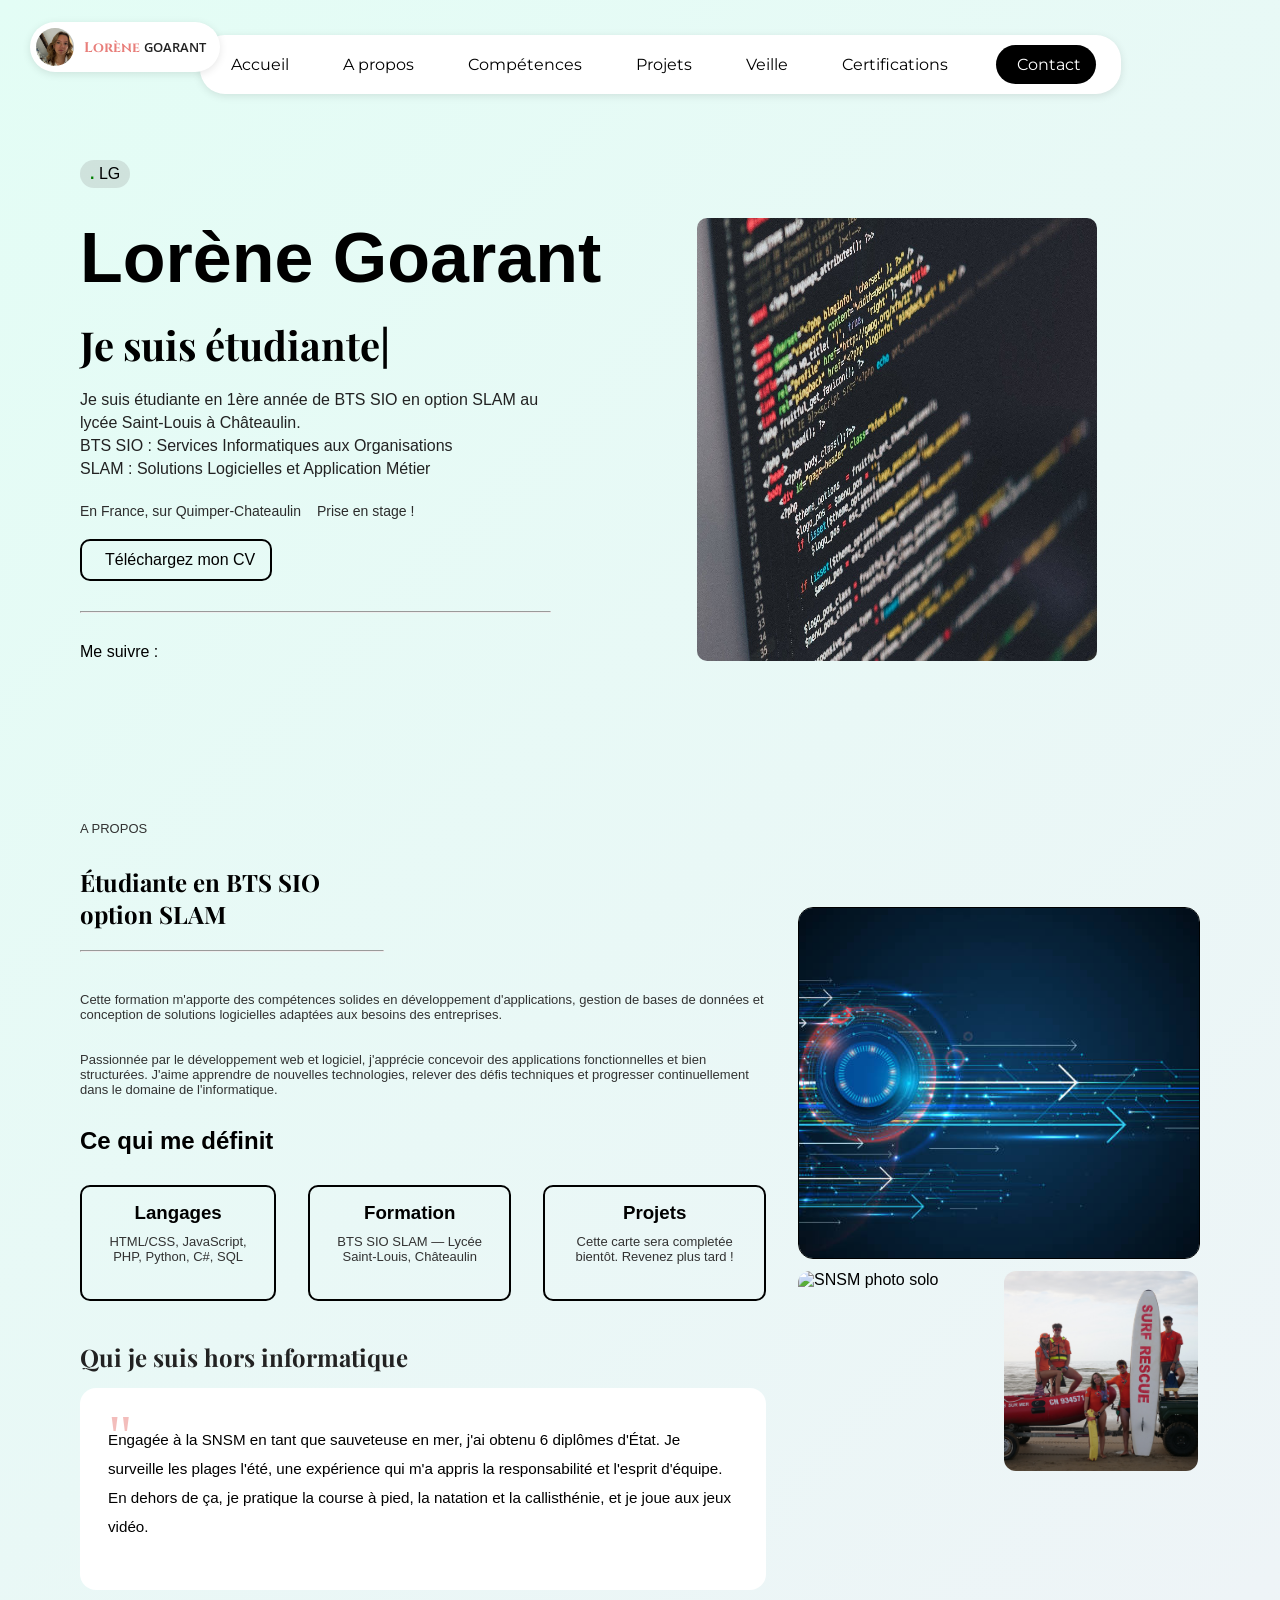
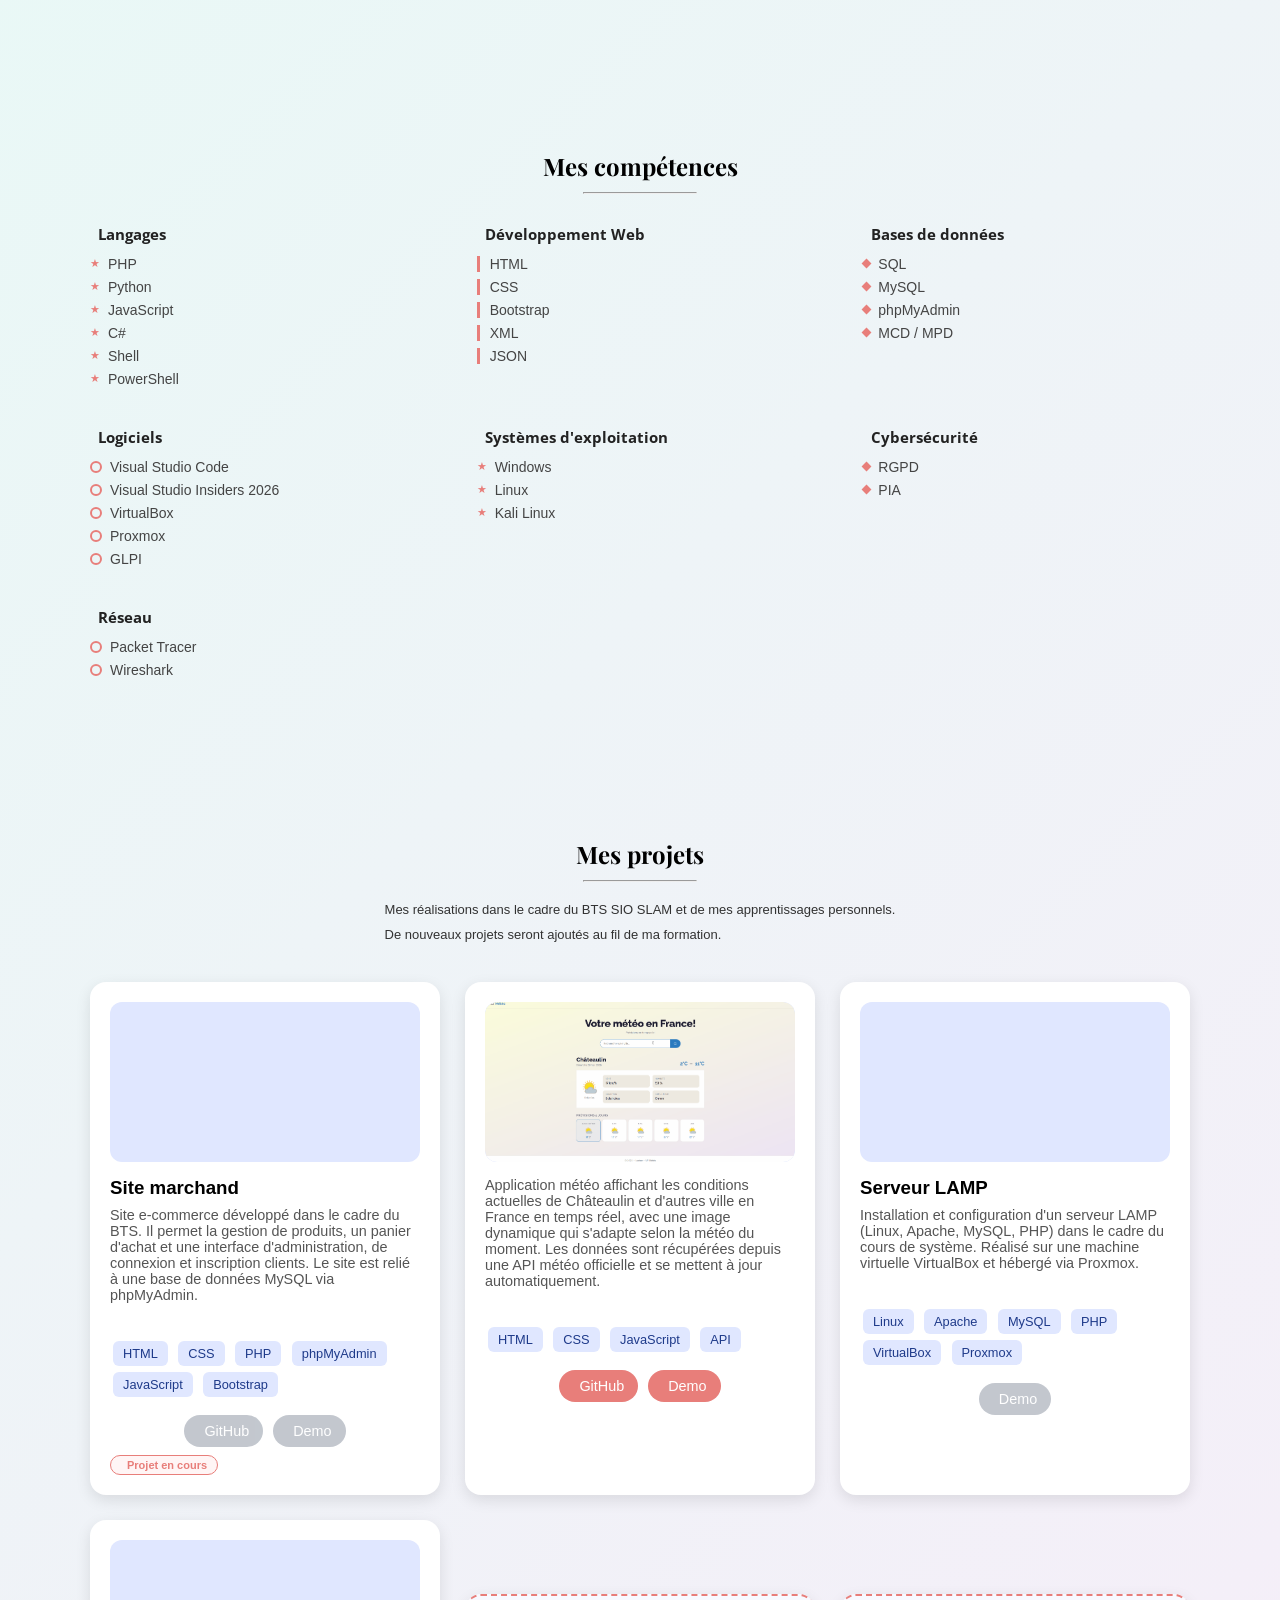
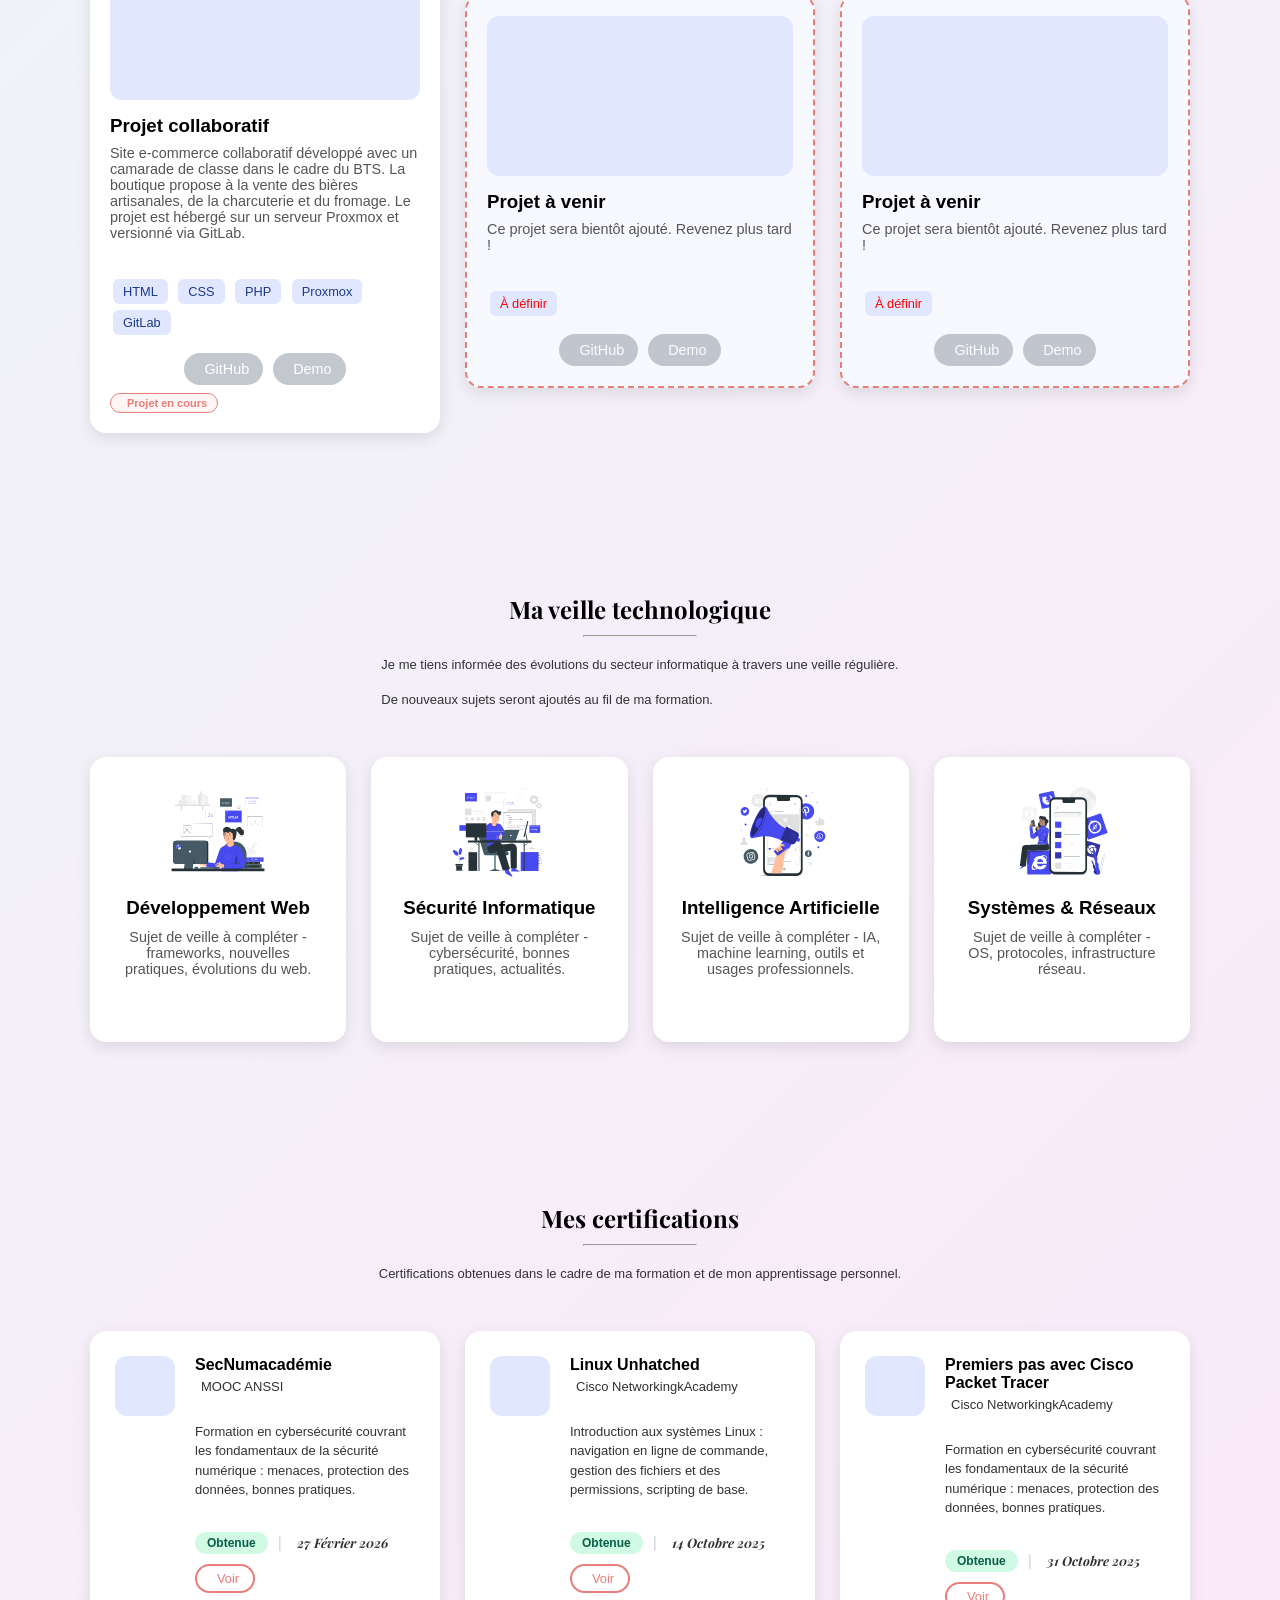
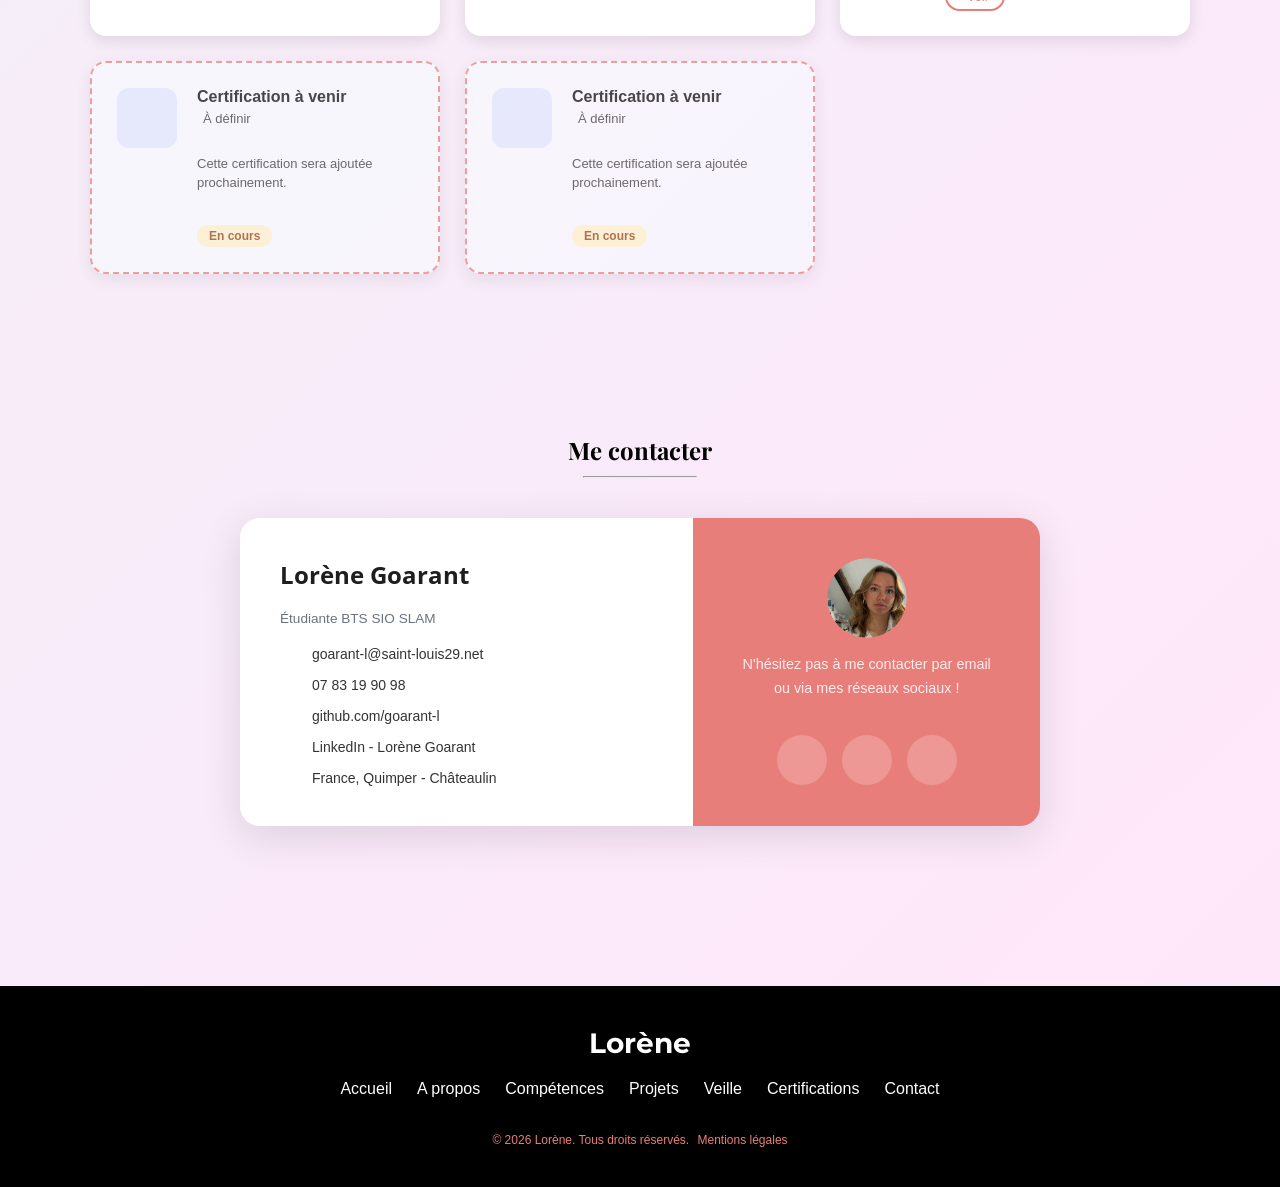
==== index.html @ 622b0e62 "ajout img sur la card projet" ====
<!DOCTYPE html>
<html lang="fr">

<head>
    <meta charset="UTF-8">
    <meta name="viewport" content="width=device-width, initial-scale=1.0">
    <title>Portfolio - Lorène Goarant</title>
    <link rel="stylesheet" href="styles.css?v=6">
    <link rel="preconnect" href="https://fonts.googleapis.com">
    <link rel="preconnect" href="https://fonts.gstatic.com" crossorigin>
    <link
        href="https://fonts.googleapis.com/css2?family=Cinzel:wght@700&family=Montserrat:ital,wght@0,100..900;1,100..900&family=Open+Sans:wght@300..800&family=Playfair+Display:wght@400..900&family=Unbounded:wght@200..900&display=swap"
        rel="stylesheet">
    <link rel="stylesheet" href="https://cdnjs.cloudflare.com/ajax/libs/font-awesome/7.0.1/css/all.min.css"
        integrity="sha512-2SwdPD6INVrV/lHTZbO2nodKhrnDdJK9/kg2XD1r9uGqPo1cUbujc+IYdlYdEErWNu69gVcYgdxlmVmzTWnetw=="
        crossorigin="anonymous" referrerpolicy="no-referrer" />
    <link rel="apple-touch-icon" sizes="180x180" href="favicon_io/apple-touch-icon.png">
    <link rel="icon" type="image/png" sizes="192x192" href="favicon_io/android-chrome-192x192.png">
    <link rel="icon" type="image/png" sizes="512x512" href="favicon_io/android-chrome-512x512.png">
    <link rel="icon" type="image/png" sizes="32x32" href="favicon_io/favicon-32x32.png">
    <link rel="icon" type="image/png" sizes="16x16" href="favicon_io/favicon-16x16.png">
    <link rel="manifest" href="favicon_io/site.webmanifest">
</head>

<body>
    <header class="header-list">
        <div class="div-list ">
            <ul class="ul-list">
                <li class="active">
                    <i class="fa-regular fa-house"></i>
                    <a href="#home">Accueil</a>
                </li>
                <li>
                    <i class="fa-regular fa-address-card"></i>
                    <a href="#about">A propos</a>
                </li>
                <li>
                    <i class="fa-solid fa-laptop-code"></i>
                    <a href="#competences">Compétences</a>
                </li>
                <li>
                    <i class="fa-regular fa-folder-open"></i>
                    <a href="#project">Projets</a>
                </li>
                <li>
                    <i class="fa-solid fa-code"></i>
                    <a href="#services">Veille</a>
                </li>
                <li>
                    <i class="fa-solid fa-certificate"></i>
                    <a href="#certifications">Certifications</a>
                </li>
                <li>
                    <i class="fa-regular fa-envelope"></i>
                    <a href="#contact">Contact</a>
                </li>
            </ul>
        </div>
    </header>
    <div class="profile-badge">
        <div class="profile-badge-avatar"></div>
        <span class="profile-badge-name">
            <span class="profile-badge-prenom">Lorène</span>
            <span class="profile-badge-nom"> GOARANT</span>
        </span>
    </div>

    <!-- home -->
    <section class="home" id="home">
        <p class="home-p">
            <span class="home-s">. </span>LG
        </p>
        <div class="home-container">
            <div class="home-section">
                <div class="info-home">
                    <h1>Lorène Goarant</h1>
                    <h3>Frontend Developer</h3>
                    <div class="info-p">
                        <p>Je suis étudiante en 1ère année de BTS SIO en option SLAM au </p>
                        <p>lycée Saint-Louis à Châteaulin. </p>
                        <p>BTS SIO : Services Informatiques aux Organisations</p>
                        <p>SLAM : Solutions Logicielles et Application Métier</p>

                    </div>
                    <div class="info-p2">
                        <p><i class="fa-solid fa-location-dot"></i> En France, sur Quimper-Chateaulin</p>
                        <p><i class="fa-solid fa-briefcase"></i> Prise en stage !</p>
                    </div>
                    <div class="btnn">
                        <a href="images/PDF_CV_LG.pdf" target="_blank" class="btn-cv">
                            <i class="btn-home1"><i class="fa-solid fa-download"></i> Téléchargez mon CV
                            </i>
                        </a>
                    </div>

                    <div class="hhr">
                        <hr>
                    </div>
                    <div class="follow">
                        <p class="followw">Me suivre :</p>
                        <ul>
                            <li><a href="https://github.com/goarant-l"><i class="fa-brands fa-github"></i></a></li>
                            <li><a href="https://www.linkedin.com/in/lor%C3%A8ne-goarant-26b82b312/"><i
                                        class="fa-brands fa-linkedin"></i></a></li>
                        </ul>
                    </div>
                </div>
            </div>
            <img src="images/dev_img.jpg" alt="test exemple image">
        </div>
    </section>

    <!-- fine home  -->
    <!-- A propos -->

    <section class="about" id="about">
        <p id="about">A PROPOS</p>
        <div class="title">
            <h1>Étudiante en BTS SIO</h1>
            <h1>option SLAM</h1>
        </div>
        <div class="hrrr">
            <hr>
        </div>
        <div class="about-container">
            <div class="info-about">
                <div class="about-info">
                    <p>
                        Cette formation m'apporte des compétences solides en développement d'applications,
                        gestion de bases de données et conception de solutions logicielles adaptées aux besoins des
                        entreprises.
                    </p>
                    <p>
                        Passionnée par le développement web et logiciel, j'apprécie concevoir des applications
                        fonctionnelles et bien structurées. J'aime apprendre de nouvelles technologies,
                        relever des défis techniques et progresser continuellement dans le domaine de l'informatique.
                    </p>
                </div>
                <h2>Ce qui me définit</h2>
                <div class="card">
                    <div class="c1">
                        <h3><i class="fa-solid fa-code"></i> Langages</h3>
                        <p>HTML/CSS, JavaScript, PHP, Python, C#, SQL</p>
                    </div>
                    <div class="c1">
                        <h3><i class="fa-solid fa-graduation-cap"></i> Formation</h3>
                        <p>BTS SIO SLAM — Lycée Saint-Louis, Châteaulin</p>
                    </div>
                    <div class="c1">
                        <h3><i class="fa-solid fa-folder-open"></i> Projets</h3>
                        <p>Cette carte sera completée bientôt. Revenez plus tard !</p>
                    </div>
                </div>

                <div class="about-extra">
                    <h2>Qui je suis hors informatique</h2>
                    <div class="about-extra-dark">
                        <span class="about-extra-quote">"</span>
                        <p>Engagée à la SNSM en tant que sauveteuse en mer, j'ai obtenu 6 diplômes d'État. Je surveille
                            les plages l'été, une expérience qui m'a appris la responsabilité et l'esprit d'équipe. En
                            dehors de ça, je pratique la course à pied, la natation et la callisthénie, et je joue aux
                            jeux vidéo.</p>
                    </div>
                </div>

            </div>
            <div class="about-images">
                <img src="images/dev_img2.jpg" alt="Photo principale" class="about-img-main">
                <div class="about-img-row">
                    <img src="images/img_1snsm.jpeg" alt="SNSM photo solo" class="about-img-small">
                    <img src="images/img_4snsm.jpeg" alt="SNSM photo groupe" class="about-img-small">
                </div>
            </div>
        </div>
    </section>

    <section class="competences" id="competences">
        <h1>Mes compétences</h1>
        <hr>
        <div class="competences-container">

            <div class="competence-group">
                <h3><i class="fa-solid fa-code"></i> Langages</h3>
                <ul class="competence-list puce-etoile">
                    <li>PHP</li>
                    <li>Python</li>
                    <li>JavaScript</li>
                    <li>C#</li>
                    <li>Shell</li>
                    <li>PowerShell</li>
                </ul>
            </div>

            <div class="competence-group">
                <h3><i class="fa-solid fa-globe"></i> Développement Web</h3>
                <ul class="competence-list puce-trait">
                    <li>HTML</li>
                    <li>CSS</li>
                    <li>Bootstrap</li>
                    <li>XML</li>
                    <li>JSON</li>
                </ul>
            </div>

            <div class="competence-group">
                <h3><i class="fa-solid fa-database"></i> Bases de données</h3>
                <ul class="competence-list puce-losange">
                    <li>SQL</li>
                    <li>MySQL</li>
                    <li>phpMyAdmin</li>
                    <li>MCD / MPD</li>
                </ul>
            </div>

            <div class="competence-group">
                <h3><i class="fa-solid fa-toolbox"></i> Logiciels</h3>
                <ul class="competence-list puce-cercle">
                    <li>Visual Studio Code</li>
                    <li>Visual Studio Insiders 2026</li>
                    <li>VirtualBox</li>
                    <li>Proxmox</li>
                    <li>GLPI</li>
                </ul>
            </div>

            <div class="competence-group">
                <h3><i class="fa-solid fa-server"></i> Systèmes d'exploitation</h3>
                <ul class="competence-list puce-etoile">
                    <li>Windows</li>
                    <li>Linux</li>
                    <li>Kali Linux</li>
                </ul>
            </div>

            <div class="competence-group">
                <h3><i class="fa-solid fa-shield-halved"></i> Cybersécurité</h3>
                <ul class="competence-list puce-losange">
                    <li>RGPD</li>
                    <li>PIA</li>
                </ul>
            </div>

            <div class="competence-group">
                <h3><i class="fa-solid fa-network-wired"></i> Réseau</h3>
                <ul class="competence-list puce-cercle">
                    <li>Packet Tracer</li>
                    <li>Wireshark</li>
                </ul>
            </div>

        </div>
    </section>

    <!-- Projets -->

    <section class="project" id="project">
        <h1>Mes projets</h1>
        <hr>
        <div class="info-pro">
            <p>Mes réalisations dans le cadre du BTS SIO SLAM et de mes apprentissages personnels.</p>
            <p>De nouveaux projets seront ajoutés au fil de ma formation.</p>
        </div>
        <div class="projects-container">
            <div class="project-card">
                <!-- <img src="placeholder-img" alt="test"> -->
                <div class="placeholder-img"><i class="fa-solid fa-code fa-3x"></i></div>
                <h3>Site marchand</h3>
                <p>Site e-commerce développé dans le cadre du BTS.
                    Il permet la gestion de produits, un panier d'achat et une interface
                    d'administration, de connexion et inscription clients.
                    Le site est relié à une base de données MySQL via phpMyAdmin.
                </p>
                <div class="skills">
                    <a href="#">HTML</a>
                    <a href="#">CSS</a>
                    <a href="#">PHP</a>
                    <a href="#">phpMyAdmin</a>
                    <a href="#">JavaScript</a>
                    <a href="#">Bootstrap</a>
                </div>
                <div class="btns">
                    <!-- <a href="#" class="btn"><i class="fab fa-github"></i> GitHub</a>
                    <a href="#" class="btn"><i class="fas fa-external-link-alt"></i> Live Demo</a> -->
                    <span class="btn btn-disabled"><i class="fab fa-github"></i> GitHub</span>
                    <span class="btn btn-disabled"><i class="fas fa-external-link-alt"></i> Demo</span>
                </div>
                <span class="badge-en-cours"><i class="fa-solid fa-circle-notch fa-spin"></i> Projet en cours</span>
            </div>

            <div class="project-card">
                <!-- OPTION 1 DE L'AFFICHAGE DU GIF DANS LA CARD -->
                <!-- <div class="placeholder-img"><i class="fa-solid fa-cloud-sun fa-3x"></i></div>
                <h3>API météo - Châteaulin <i class="fa-solid fa-cloud-sun fa-1x"></i></h3> -->

                <!-- OPTION 2 DE L'AFFICHAGE DU GIF DANS LA CARD AVEC LE CSS dans le fichier css  -->
                <div class="placeholder-img">
                    <i class="fa-solid fa-cloud-sun fa-2x placeholder-icon"></i>
                    <img src="images/API_meteo_LG.gif" alt="Aperçu API météo">
                </div>

                <p>Application météo affichant les conditions actuelles de Châteaulin et d'autres ville en France en
                    temps réel,
                    avec une image dynamique qui s'adapte selon la météo du moment.
                    Les données sont récupérées depuis une API météo officielle et se mettent
                    à jour automatiquement.
                </p>
                <div class="skills">
                    <a href="#">HTML</a>
                    <a href="#">CSS</a>
                    <a href="#">JavaScript</a>
                    <a href="#">API</a>
                </div>
                <div class="btns">
                    <!-- <a href="#" class="btn"><i class="fas fa-external-link-alt"></i> Live Demo</a> -->
                    <a href="https://github.com/goarant-l/API_meteo" class="btn" target="_blank"><i
                            class="fab fa-github"></i> GitHub</a>
                    <button class="btn" onclick="openDemo()">
                        <i class="fas fa-external-link-alt"></i> Demo
                    </button>
                </div>
            </div>
            <div class="project-card">
                <!-- Quand j'aurais une image mettre la ligne du dessous que j'ai mis en commentaire -->
                <!-- <img src="exemple_image.jpg" alt="test exemple image"> -->
                <div class="placeholder-img"><i class="fa-solid fa-server fa-3x"></i></div>
                <h3>Serveur LAMP</h3>
                <p> Installation et configuration d'un serveur LAMP (Linux, Apache, MySQL, PHP)
                    dans le cadre du cours de système. Réalisé sur une machine virtuelle VirtualBox
                    et hébergé via Proxmox.
                </p>
                <div class="skills">
                    <a href="#">Linux</a>
                    <a href="#">Apache</a>
                    <a href="#">MySQL</a>
                    <a href="#">PHP</a>
                    <a href="#">VirtualBox</a>
                    <a href="#">Proxmox</a>
                </div>
                <div class="btns">
                    <!--<a href="#" class="btn"><i class="fas fa-external-link-alt"></i> Live Demo</a> -->
                    <span class="btn btn-disabled"><i class="fas fa-external-link-alt"></i> Demo</span>
                </div>
            </div>

            <div class="project-card">
                <!-- Quand j'aurais une image mettre la ligne du dessous que j'ai mis en commentaire -->
                <!-- <img src="exemple_image.jpg" alt="test exemple image"> -->
                <div class="placeholder-img"><i class="fa-solid fa-beer-mug-empty fa-3x"></i></div>
                <h3>Projet collaboratif</h3>
                <p>
                    Site e-commerce collaboratif développé avec un camarade de classe dans le cadre du BTS.
                    La boutique propose à la vente des bières artisanales, de la charcuterie et du fromage.
                    Le projet est hébergé sur un serveur Proxmox et versionné via GitLab.
                </p>
                <div class="skills">
                    <a href="#">HTML</a>
                    <a href="#">CSS</a>
                    <a href="#">PHP</a>
                    <a href="#">Proxmox</a>
                    <a href="#">GitLab</a>
                </div>
                <div class="btns">
                    <!-- <a href="#" class="btn"><i class="fab fa-github"></i> GitHub</a>
                    <a href="#" class="btn"><i class="fas fa-external-link-alt"></i> Live Demo</a> -->
                    <span class="btn btn-disabled"><i class="fab fa-github"></i> GitHub</span>
                    <span class="btn btn-disabled"><i class="fas fa-external-link-alt"></i> Demo</span>
                </div>
                <span class="badge-en-cours"><i class="fa-solid fa-circle-notch fa-spin"></i> Projet en cours</span>
            </div>

            <div class="projects-container">
                <div class="project-card placeholder-card">
                    <div class="placeholder-img"><i class="fa-solid fa-database fa-3x"></i></div>
                    <h3>Projet à venir</h3>
                    <p>Ce projet sera bientôt ajouté. Revenez plus tard !</p>
                    <div class="skills">
                        <span class="skill-tag">À définir</span>
                    </div>
                    <div class="btns">
                        <span class="btn btn-disabled"><i class="fab fa-github"></i> GitHub</span>
                        <span class="btn btn-disabled"><i class="fas fa-external-link-alt"></i> Demo</span>
                    </div>
                </div>
            </div>

            <div class="projects-container">
                <div class="project-card placeholder-card">
                    <div class="placeholder-img"><i class="fa-solid fa-mobile-screen fa-3x"></i></div>
                    <h3>Projet à venir</h3>
                    <p>Ce projet sera bientôt ajouté. Revenez plus tard !</p>
                    <div class="skills">
                        <span class="skill-tag">À définir</span>
                    </div>
                    <div class="btns">
                        <span class="btn btn-disabled"><i class="fab fa-github"></i> GitHub</span>
                        <span class="btn btn-disabled"><i class="fas fa-external-link-alt"></i> Demo</span>
                    </div>
                </div>
            </div>
    </section>
    <!-- Veille technologique -->

    <section class="services" id="services">
        <h1>Ma veille technologique</h1>
        <hr>
        <div class="info-pro">
            <p>Je me tiens informée des évolutions du secteur informatique à travers une veille régulière.</p>
            <p>De nouveaux sujets seront ajoutés au fil de ma formation.</p>
        </div>
        <div class="services-container">
            <div class="service-card">
                <img src="images/web.svg" alt="Développement Web">
                <h3>Développement Web</h3>
                <p>Sujet de veille à compléter - frameworks, nouvelles pratiques, évolutions du web.</p>
            </div>
            <div class="service-card">
                <img src="images/app.svg" alt="Sécurité Informatique">
                <h3>Sécurité Informatique</h3>
                <p>Sujet de veille à compléter - cybersécurité, bonnes pratiques, actualités.</p>
            </div>
            <div class="service-card">
                <img src="images/dm.svg" alt="Intelligence Artificielle">
                <h3>Intelligence Artificielle</h3>
                <p>Sujet de veille à compléter - IA, machine learning, outils et usages professionnels.</p>
            </div>
            <div class="service-card">
                <img src="images/seo.svg" alt="Systèmes & Réseaux">
                <h3>Systèmes & Réseaux</h3>
                <p>Sujet de veille à compléter - OS, protocoles, infrastructure réseau.</p>
                </p>
            </div>
        </div>
    </section>
    <!-- Certifications -->
    <section class="certifications" id="certifications">
        <h1>Mes certifications</h1>
        <hr>
        <div class="info-pro">
            <p>Certifications obtenues dans le cadre de ma formation et de mon apprentissage personnel.</p>
        </div>
        <div class="certif-container">
            <div class="certif-card">
                <div class="certif-icon"><i class="fa-solid fa-shield-halved fa-2x"></i></div>
                <div class="certif-body">
                    <h3>SecNumacadémie</h3>
                    <p class="certif-issuer"><i class="fa-solid fa-building"></i> MOOC ANSSI</p>
                    <p class="certif-desc">Formation en cybersécurité couvrant les fondamentaux de la sécurité
                        numérique
                        : menaces, protection des données, bonnes pratiques.</p>
                    <div style="display: flex; align-items: center; gap: 10px;">
                        <span class="certif-badge obtained">Obtenue</span>
                        <span style="color: #d1d5db;">|</span>
                        <p class="certif-date"><i class="fa-regular fa-calendar"></i> 27 Février 2026</p>
                    </div>
                    <button class="btn-certif" onclick="openCertif('images/attestation_mooc_lorene_goarant.pdf')">
                        <i class="fa-solid fa-eye"></i> Voir
                    </button>
                </div>
            </div>
            <div class="certif-card">
                <div class="certif-icon"><i class="fa-brands fa-linux fa-2x"></i></div>
                <div class="certif-body">
                    <h3>Linux Unhatched</h3>
                    <p class="certif-issuer"><i class="fa-solid fa-building"></i> Cisco NetworkingkAcademy</p>
                    <p class="certif-desc">Introduction aux systèmes Linux : navigation en ligne de commande,
                        gestion
                        des fichiers et des permissions, scripting de base.</p>
                    <div style="display: flex; align-items: center; gap: 10px;">
                        <span class="certif-badge obtained">Obtenue</span>
                        <span style="color: #d1d5db;">|</span>
                        <p class="certif-date"><i class="fa-regular fa-calendar"></i> 14 Octobre 2025</p>
                    </div>
                    <button class="btn-certif" onclick="openCertif('images/certif_linux_lorene_goarant.pdf')">
                        <i class="fa-solid fa-eye"></i> Voir
                    </button>
                </div>
            </div>
            <div class="certif-card">
                <div class="certif-icon"><i class="fa-solid fa-globe fa-2x"></i></div>
                <div class="certif-body">
                    <h3>Premiers pas avec Cisco Packet Tracer</h3>
                    <p class="certif-issuer"><i class="fa-solid fa-building"></i> Cisco NetworkingkAcademy</p>
                    <p class="certif-desc">Formation en cybersécurité couvrant les fondamentaux de la sécurité
                        numérique
                        : menaces, protection des données, bonnes pratiques.</p>
                    <div style="display: flex; align-items: center; gap: 10px;">
                        <span class="certif-badge obtained">Obtenue</span>
                        <span style="color: #d1d5db;">|</span>
                        <p class="certif-date"><i class="fa-regular fa-calendar"></i> 31 Octobre 2025</p>
                    </div>
                    <button class="btn-certif" onclick="openCertif('images/certif_cisco_packet_tracer_LG.pdf')">
                        <i class="fa-solid fa-eye"></i> Voir
                    </button>
                </div>
            </div>
            <div class="certif-card placeholder-certif">
                <div class="certif-icon"><i class="fa-solid fa-certificate fa-2x"></i></div>
                <div class="certif-body">
                    <h3>Certification à venir</h3>
                    <p class="certif-issuer"><i class="fa-solid fa-building"></i> À définir</p>
                    <p class="certif-desc">Cette certification sera ajoutée prochainement.</p>
                    <span class="certif-badge pending">En cours</span>
                </div>
            </div>
            <div class="certif-card placeholder-certif">
                <div class="certif-icon"><i class="fa-solid fa-certificate fa-2x"></i></div>
                <div class="certif-body">
                    <h3>Certification à venir</h3>
                    <p class="certif-issuer"><i class="fa-solid fa-building"></i> À définir</p>
                    <p class="certif-desc">Cette certification sera ajoutée prochainement.</p>
                    <span class="certif-badge pending">En cours</span>
                </div>
            </div>
        </div>
    </section>
    <!-- Contact -->
    <section class="contact" id="contact">
        <h1>Me contacter</h1>
        <hr>
        <div class="contact-card">
            <div class="contact-card-left">
                <h2>Lorène Goarant</h2>
                <p class="contact-card-sub">Étudiante BTS SIO SLAM</p>
                <div class="contact-details">
                    <div class="contact-item">
                        <i class="fa-solid fa-envelope"></i>
                        <a href="mailto:goarant-l@saint-louis29.net">goarant-l@saint-louis29.net</a>
                    </div>
                    <div class="contact-item">
                        <i class="fa-solid fa-phone"></i>
                        <span>07 83 19 90 98</span>
                    </div>
                    <div class="contact-item">
                        <i class="fa-brands fa-github"></i>
                        <a href="https://github.com/goarant-l" target="_blank">github.com/goarant-l</a>
                    </div>
                    <div class="contact-item">
                        <i class="fa-brands fa-linkedin"></i>
                        <a href="https://www.linkedin.com/in/lor%C3%A8ne-goarant-26b82b312/" target="_blank">LinkedIn -
                            Lorène Goarant</a>
                    </div>
                    <div class="contact-item">
                        <i class="fa-solid fa-location-dot"></i>
                        <span>France, Quimper - Châteaulin</span>
                    </div>
                </div>
            </div>
            <div class="contact-card-right">
                <div class="contact-avatar">
                    <!-- <img src="images/img_persopdp.jpg" alt="photo de profil" class="conatct-avatar_img"> -->
                    <div class="contact-avatar contact-avatar-photo"></div>
                </div>
                <p>N'hésitez pas à me contacter par email ou via mes réseaux sociaux !</p>
                <div class="social-links" style="justify-content: center; margin-top: 20px;">
                    <a href="mailto:goarant-l@saint-louis29.net" class="social-link" title="Email">
                        <i class="fa-solid fa-envelope"></i>
                    </a>
                    <a href="https://github.com/goarant-l" class="social-link" target="_blank" title="GitHub">
                        <i class="fa-brands fa-github"></i>
                    </a>
                    <a href="https://www.linkedin.com/in/lor%C3%A8ne-goarant-26b82b312/" class="social-link"
                        target="_blank" title="LinkedIn">
                        <i class="fa-brands fa-linkedin"></i>
                    </a>
                </div>
            </div>
        </div>
    </section>

    <footer class="footer">
        <div class="footer-container">
            <h2 class="footer-logo">Lorène</h2>
            <ul class="footer-links">
                <li><a href="#home">Accueil</a></li>
                <li><a href="#about">A propos</a></li>
                <li><a href="#competences">Compétences</a></li>
                <li><a href="#project">Projets</a></li>
                <li><a href="#services">Veille</a></li>
                <li><a href="#certifications">Certifications</a></li>
                <li><a href="#contact">Contact</a></li>
            </ul>
            <div class="footer-social">
                <a href="https://github.com/goarant-l" target="_blank" rel="noopener noreferrer" aria-label="GitHub"><i
                        class="fa-brands fa-github"></i></a>
                <a href="https://www.linkedin.com/in/lor%C3%A8ne-goarant-26b82b312/" target="_blank"
                    rel="noopener noreferrer" aria-label="LinkedIn"><i class="fa-brands fa-linkedin"></i></a>
            </div>

            <p class="footer-copy">&copy; 2026 Lorène. Tous droits réservés.
                <a href="mentions_legales.html">Mentions légales</a>
            </p>
        </div>
    </footer>

    <div id="demo-modal" class="certif-modal-overlay" onclick="closeDemo(event)">
        <div class="certif-modal-box">
            <button class="certif-close" onclick="closeDemoBtn()">
                <i class="fa-solid fa-xmark"></i>
            </button>
            <img src="images/API_meteo_LG.gif" alt="Démo API Météo"
                style="width:100%; height:100%; object-fit:contain;">
        </div>
    </div>

    <div id="certif-modal" class="certif-modal-overlay" onclick="closeCertif(event)">
        <div class="certif-modal-box">
            <button class="certif-close" onclick="closeCertifBtn()">
                <i class="fa-solid fa-xmark"></i>
            </button>
            <iframe id="certif-iframe" src="" frameborder="0"></iframe>
        </div>
    </div>

    <script src="script.js"></script>
</body>

</html>
---- styles.css ----
* {
  margin: 0;
  padding: 0;
}

header {
  position: fixed;
  top: 0;
  left: 0;
  width: 100%;
  z-index: 1000;
}

.header-list {
  margin: 15px 20px;
}

.div-list {
  display: flex;
  align-items: center;
  justify-content: center;
  padding: 20px 0;
}

.ul-list {
  list-style: none;
  display: flex;
  gap: 3rem;
  background-color: white;
  box-shadow: 0 2px 8px rgba(0, 0, 0, 0.1);
  padding: 10px 25px;
  border-radius: 25px;
}

.ul-list li {
  display: flex;
  align-items: center;
  gap: 6px;
  border-radius: 25px;
  transition: 0.3s;
}

.ul-list li a {
  font-family: "Montserrat", sans-serif;
  text-decoration: none;
  color: black;
}

.ul-list li.active {
  background-color: black;
  padding: 10px 15px;
}

.ul-list li.active a,
.ul-list li.active i {
  color: white;
}

/* Badge profil */
.profile-badge {
  position: fixed;
  top: 22px;
  left: 30px;
  display: flex;
  align-items: center;
  gap: 10px;
  z-index: 9998;
  background: white;
  padding: 6px 14px 6px 6px;
  border-radius: 25px;
  box-shadow: 0 2px 8px rgba(0, 0, 0, 0.1);
}

.profile-badge-avatar {
  width: 38px;
  height: 38px;
  border-radius: 50%;
  background-image: url('images/img_persopdp.jpg');
  background-size: 110%;
  background-position: 50% 15%;
  flex-shrink: 0;
}

.profile-badge-prenom {
  font-family: 'Cinzel', serif;
  font-weight: 700;
  font-size: 14px;
  color: #e87e7a;
}

.profile-badge-nom {
  font-family: 'Open Sans', sans-serif;
  font-weight: 600;
  font-size: 13px;
  color: #222;
}

/* fine header */

/* Home */
.home {
  margin: 160px 200px;
}

.home-container {
  display: flex;
  gap: 6rem;
}

.home-p {
  color: black;
  background-color: rgba(128, 128, 128, 0.214);
  display: inline-block;
  border-radius: 25px;
  padding: 5px 10px;
  margin-bottom: 30px;
}

.home-s {
  font-weight: bold;
  color: green;
}

.info-home h1 {
  font-size: 70px;
  font-family: "Raleway", sans-serif;
  margin-bottom: 20px;
}

.info-home h3 {
  font-size: 40px;
  font-family: "Playfair Display", serif;
  margin-bottom: 20px;
}

.info-p {
  color: #222;
  font-family: "Roboto", sans-serif;
  padding-bottom: 20px;
}

.info-p p {
  padding-bottom: 5px;
}

.info-p2 {
  display: flex;
  gap: 1rem;
  color: #2c2c2c;
  font-size: 14px;
  padding-bottom: 20px;
}

.btnn {
  display: flex;
  gap: 1rem;
  padding-bottom: 30px;
}

.btn-home1 {
  font-style: normal;
  display: inline-flex;
  align-items: center;
  gap: 8px;
  text-decoration: none;
  color: #000;
  background-color: transparent;
  border: 2px solid black;
  border-radius: 10px;
  padding: 10px 15px;
  cursor: pointer;
  transition: 0.4s;
}

.btn-home1:hover {
  background-color: #e87e7a;
  color: #fff;
}

.btn-home2 {
  background-color: transparent;
  border: 2px solid black;
  border-radius: 10px;
  padding: 10px 10px;
  cursor: pointer;
  transition: 0.4s;
}

.btn-home2:hover {
  background-color: #000000;
  color: #fff;
}

hr {
  width: 90%;
  font-weight: bold;
  color: gray;
}

.hhr {
  padding-bottom: 30px;
}

.follow {
  display: flex;
  gap: 1rem;
}

.follow ul {
  display: flex;
  gap: 2rem;
  font-size: 20px;
}

.follow ul li {
  list-style: none;
}

.follow ul a {
  text-decoration: none;
  color: black;
}

.follow ul a:hover {
  color: #e87e7a;
}

.home img {
  width: 400px;
  border-radius: 10px;
}

/* fine home */

/* A propos */
.about {
  margin: 160px 200px;
}

.about p {
  padding-bottom: 30px;
  font-size: 13px;
  color: rgb(50, 50, 50);
}

.about h1 {
  font-family: "Playfair Display", serif;
}

.title {
  padding-bottom: 20px;
}

.about .hrrr {
  width: 30%;
  padding-bottom: 40px;
}

.info-about {
  display: flex;
  flex-direction: column;
}

.about-container {
  display: flex;
  gap: 2rem;
}

.about-images {
  display: flex;
  flex-direction: column;
  gap: 12px;
  position: relative;
  bottom: 85px;
}

.about-img-main {
  width: 400px;
  height: 350px;
  object-fit: cover;
  border-radius: 15px;
  border: 1px solid black;
}

.about-img-row {
  display: flex;
  gap: 12px;
}

.about-img-small {
  width: 194px;
  height: 200px;
  object-fit: cover;
  border-radius: 12px;
  border: none;
}

.about-images:hover .about-img-main,
.about-images:hover .about-img-small {
  filter: brightness(0.5);
  transform: scale(0.98);
}

.about-img-main,
.about-img-small {
  transition: all 0.3s ease;
  cursor: pointer;
}

.about-img-main:hover,
.about-img-small:hover {
  filter: brightness(1) !important;
  transform: scale(1.05) !important;
  z-index: 10;
  position: relative;
}

.about h2 {
  padding-bottom: 30px;

}

.about-extra {
  margin-top: 40px;
}

.about-extra h2 {
  font-family: "Playfair Display", serif;
  font-weight: 700;
  padding-bottom: 15px;
  color: #222;
}

.about-extra-dark {
  background: white;
  border-radius: 16px;
  padding: 28px;
  position: relative;
}

.about-extra-quote {
  font-size: 60px;
  color: #e87e7a;
  font-family: Georgia, serif;
  line-height: 0;
  position: relative;
  top: 20px;
  opacity: 0.5;
  display: block;
  margin-bottom: 10px;
}

.about-extra-dark p {
  font-size: 0.95rem;
  color: black;
  line-height: 1.9;
  padding-bottom: 0 !important;
  margin-bottom: 20px;
}

.card {
  display: flex;
  gap: 2rem;
}

.c1 {
  display: flex;
  align-content: center;
  flex-direction: column;
  justify-content: center;
  text-align: center;
  border: 2px solid black;
  padding: 5px 20px;
  border-radius: 10px;
  transition: all 0.3s ease;
}

.c1 h3 {
  padding-top: 10px;
  padding-bottom: 10px;
}

.c1:hover {
  transform: translateY(-6px) scale(1.03);
  border-color: #ff3333;
  background-color: #fff5f5;
  box-shadow: 0 4px 15px rgba(0, 0, 0, 0.15);
  cursor: pointer;
}

/* Compétences */
.competences {
  margin: 160px 200px;
  display: flex;
  align-items: center;
  justify-content: center;
  flex-direction: column;
}

.competences p {
  padding-bottom: 20px;
  font-size: 13px;
  color: rgb(50, 50, 50);
}

.competences h1 {
  font-family: "Playfair Display", serif;
  font-weight: 700;
  padding-bottom: 10px;
}

.competences hr {
  width: 10%;
  margin-bottom: 30px;
}

.competences-container {
  display: grid;
  grid-template-columns: repeat(3, 1fr);
  gap: 40px 60px;
  max-width: 1100px;
  width: 100%;
  margin: auto;
}

.competence-group h3 {
  font-family: "Open Sans", sans-serif;
  font-size: 0.95rem;
  color: #222;
  margin-bottom: 12px;
  display: flex;
  align-items: center;
  gap: 8px;
}

.competence-group h3 i {
  color: #444;
}

.competence-list {
  list-style: none;
  padding: 0;
  margin: 0;
  display: flex;
  flex-direction: column;
  gap: 7px;
}

.competence-list li {
  font-size: 0.875rem;
  color: #444;
  display: flex;
  align-items: center;
  gap: 8px;
}

.competence-list.puce-etoile li::before {
  content: "★";
  color: #e87e7a;
  font-size: 11px;
  flex-shrink: 0;
}

.competence-list.puce-trait li {
  border-left: 3px solid #e87e7a;
  padding-left: 10px;
}

.competence-list.puce-losange li::before {
  content: "";
  width: 7px;
  height: 7px;
  background: #e87e7a;
  display: inline-block;
  flex-shrink: 0;
  transform: rotate(45deg);
}

.competence-list.puce-cercle li::before {
  content: "";
  width: 8px;
  height: 8px;
  border-radius: 50%;
  border: 2px solid #e87e7a;
  display: inline-block;
  flex-shrink: 0;
}

/* Projets */
.project {
  margin: 160px 200px;
  display: flex;
  align-items: center;
  justify-content: center;
  flex-direction: column;
}

.project p {
  padding-bottom: 20px;
  font-size: 13px;
  color: rgb(50, 50, 50);
}

.project h1 {
  font-family: "Playfair Display", serif;
  font-weight: 700;
  padding-bottom: 10px;
}

.project hr {
  width: 10%;
}

.info-pro {
  padding-top: 20px;
}

.info-pro p {
  padding-bottom: 10px;
}

.projects-container {
  padding-top: 30px;
  display: grid;
  grid-template-columns: repeat(auto-fit, minmax(280px, 1fr));
  gap: 25px;
  max-width: 1100px;
  width: 100%;
  margin: auto;
}

.project-card {
  background: #fff;
  padding: 20px;
  border-radius: 16px;
  box-shadow: 0 5px 15px rgba(0, 0, 0, 0.1);
  transition: 0.3s ease;
}

.project-card:hover {
  transform: translateY(-6px);
}

.project-card img {
  width: 100%;
  border-radius: 12px;
  margin-bottom: 15px;
}

.project-card h3 {
  color: black;
  margin-bottom: 8px;
}

.project-card p {
  color: #555;
  font-size: 0.9rem;
  margin-bottom: 15px;
}

.skills {
  margin-bottom: 15px;
}

.skills a {
  display: inline-block;
  background: #e0e7ff;
  color: #1e3a8a;
  text-decoration: none;
  font-size: 0.8rem;
  padding: 5px 10px;
  border-radius: 6px;
  margin: 3px;
  transition: background 0.3s;
}

.skills a:hover {
  background: #c7d2fe;
}

.btns {
  display: flex;
  justify-content: center;
  gap: 10px;
}

.btn {
  background: #e87e7a;
  color: white;
  text-decoration: none;
  padding: 8px 14px;
  border-radius: 25px;
  font-size: 0.9rem;
  transition: 0.3s;
  display: flex;
  align-items: center;
  gap: 6px;
  cursor: pointer;
  outline: none;
  border: none;
}

.btn:hover {
  background: #e87e7a;
  border-radius: 25px;
}

.placeholder-card {
  background: #f8f9ff;
  border: 2px dashed #e87e7a;
}

.placeholder-img {
  width: 100%;
  height: 160px;
  background: #e0e7ff;
  border-radius: 12px;
  margin-bottom: 15px;
  display: flex;
  align-items: center;
  justify-content: center;
  color: rgb(77, 64, 64);
  position: relative;
  overflow: hidden;
  padding: 0;
}

.placeholder-img img {
  position: absolute;
  top: 0;
  left: 0;
  width: 100%;
  height: 100%;
  object-fit: cover;
  border-radius: inherit;
}

.placeholder-img .placeholder-icon {
  position: absolute;
  top: 10px;
  right: 10px;
  z-index: 1;
  color: black;
  text-shadow: 0 1px 4px rgba(0, 0, 0, 0.5);
}

.skill-tag {
  display: inline-block;
  background: #e0e7ff;
  color: red;
  font-size: 0.8rem;
  padding: 5px 10px;
  border-radius: 6px;
  margin: 3px;
}

.btn-disabled {
  background: #9ca3af;
  color: white;
  padding: 8px 14px;
  border-radius: 25px;
  font-size: 0.9rem;
  display: flex;
  align-items: center;
  gap: 6px;
  cursor: not-allowed;
  opacity: 0.6;
}

.badge-en-cours {
  display: inline-flex;
  align-items: center;
  gap: 6px;
  margin-top: 8px;
  padding: 3px 10px;
  background-color: #fff5f5;
  color: #e87e7a;
  border: 1px solid #e87e7a;
  border-radius: 20px;
  font-size: 11px;
  font-weight: 600;
}

/* Veille / Services */
.services {
  margin: 160px 200px;
  display: flex;
  align-items: center;
  justify-content: center;
  flex-direction: column;
}

.services p {
  padding-bottom: 20px;
  font-size: 13px;
  color: rgb(50, 50, 50);
}

.services h1 {
  font-family: "Playfair Display", serif;
  font-weight: 700;
  padding-bottom: 10px;
}

.services hr {
  width: 10%;
}

.services-container {
  padding-top: 30px;
  display: grid;
  grid-template-columns: repeat(4, 1fr);
  gap: 25px;
  max-width: 1100px;
  width: 100%;
  margin: auto;
}

.service-card {
  background: #fff;
  padding: 25px;
  border-radius: 16px;
  box-shadow: 0 5px 15px rgba(0, 0, 0, 0.1);
  transition: 0.5s ease;
  text-align: center;
  position: relative;
  overflow: hidden;
}

.service-card img {
  width: 100px;
  margin-bottom: 15px;
  z-index: 1;
  position: relative;
  display: block;
  margin-left: auto;
  margin-right: auto;
}

.service-card h3 {
  color: black;
  margin-bottom: 10px;
  transition: color 0.5s;
  position: relative;
  z-index: 1;
}

.service-card p {
  color: #555;
  font-size: 0.9rem;
  transition: color 0.5s;
  position: relative;
  z-index: 1;
}

.service-card::before {
  content: "";
  position: absolute;
  top: 0;
  left: -100%;
  width: 100%;
  height: 100%;
  background: #e87e7a;
  z-index: 0;
  transition: 0.5s;
}

.service-card:hover::before {
  left: 0;
}

.service-card:hover h3,
.service-card:hover p {
  color: #fff;
}

/* Certifications */
.certifications {
  margin: 160px 200px;
  display: flex;
  align-items: center;
  justify-content: center;
  flex-direction: column;
}

.certifications p {
  padding-bottom: 20px;
  font-size: 13px;
  color: rgb(50, 50, 50);
}

.certifications h1 {
  font-family: "Playfair Display", serif;
  font-weight: 700;
  padding-bottom: 10px;
}

.certifications hr {
  width: 10%;
}

.certif-container {
  padding-top: 30px;
  display: grid;
  grid-template-columns: repeat(auto-fit, minmax(280px, 1fr));
  gap: 25px;
  max-width: 1100px;
  width: 100%;
  margin: auto;
}

.certif-date {
  font-family: 'Playfair Display', serif;
  font-style: italic;
  font-weight: 700;
  font-size: 0.8rem;
  color: black;
  margin-top: 6px;
  display: flex;
  align-items: center;
  gap: 5px;
  padding-bottom: 0 !important;
  margin: 0;
}

.certif-date i {
  color: #e87e7a;
}

.certif-card {
  background: #fff;
  border-radius: 16px;
  box-shadow: 0 5px 15px rgba(0, 0, 0, 0.1);
  padding: 25px;
  display: flex;
  gap: 20px;
  align-items: flex-start;
  transition: 0.3s ease;
}

.certif-card:hover {
  transform: translateY(-5px);
  box-shadow: 0 10px 25px rgba(0, 0, 0, 0.15);
}

.placeholder-certif {
  background: #f8f9ff;
  border: 2px dashed #e87e7a;
  opacity: 0.7;
}

.certif-icon {
  background: #e0e7ff;
  color: rgb(77, 64, 64);
  width: 60px;
  height: 60px;
  min-width: 60px;
  border-radius: 12px;
  display: flex;
  align-items: center;
  justify-content: center;
}

.certif-body {
  flex: 1;
}

.certif-body h3 {
  color: black;
  margin-bottom: 5px;
  font-size: 1rem;
}

.certif-issuer {
  font-size: 0.85rem;
  color: #6b7280;
  margin-bottom: 8px;
  display: flex;
  align-items: center;
  gap: 6px;
}

.certif-desc {
  font-size: 0.85rem;
  color: #555;
  margin-bottom: 12px;
  line-height: 1.5;
}

.certif-badge {
  display: inline-block;
  font-size: 0.75rem;
  padding: 4px 12px;
  border-radius: 20px;
  font-weight: 600;
}

.certif-badge.obtained {
  background: #d1fae5;
  color: #065f46;
}

.certif-badge.pending {
  background: #fef3c7;
  color: #92400e;
}

.btn-certif {
  margin-top: 10px;
  background: transparent;
  border: 2px solid #e87e7a;
  color: #e87e7a;
  border-radius: 20px;
  padding: 5px 14px;
  font-size: 0.8rem;
  cursor: pointer;
  transition: 0.3s;
  display: flex;
  align-items: center;
  gap: 6px;
}

.btn-certif:hover {
  background: #e87e7a;
  color: white;
}

/* Contact */
.contact {
  margin: 160px 200px;
  display: flex;
  align-items: center;
  justify-content: center;
  flex-direction: column;
}

.contact p {
  padding-bottom: 20px;
  font-size: 13px;
  color: rgb(50, 50, 50);
}

.contact h1 {
  font-family: "Playfair Display", serif;
  font-weight: 700;
  padding-bottom: 10px;
}

.contact hr {
  width: 10%;
  margin-bottom: 40px;
}

.contact-card {
  display: flex;
  gap: 0;
  max-width: 800px;
  width: 100%;
  border-radius: 20px;
  overflow: hidden;
  box-shadow: 0 10px 40px rgba(0, 0, 0, 0.12);
}

.contact-card-left {
  flex: 1.4;
  background: #fff;
  padding: 40px;
  display: flex;
  flex-direction: column;
  gap: 20px;
}

.contact-card-left h2 {
  font-family: "Open Sans", sans-serif;
  font-size: 1.5rem;
  color: #1e1e1e;
}

.contact-card-sub {
  font-size: 0.85rem !important;
  color: #6b7280 !important;
  padding-bottom: 0 !important;
}

.contact-card-left .contact-details {
  display: flex;
  flex-direction: column;
  gap: 15px;
}

.contact-card-left .contact-item {
  display: flex;
  align-items: center;
  gap: 12px;
  font-size: 14px;
  color: #333;
}

.contact-card-left .contact-item i {
  font-size: 18px;
  color: #e87e7a;
  width: 20px;
  text-align: center;
}

.contact-card-left .contact-item a {
  color: #333;
  text-decoration: none;
  transition: color 0.3s;
}

.contact-card-left .contact-item a:hover {
  color: #e87e7a;
}

.contact-card-right {
  flex: 1;
  background: #e87e7a;
  padding: 40px;
  display: flex;
  flex-direction: column;
  align-items: center;
  justify-content: center;
  text-align: center;
  gap: 15px;
  color: #fff;
}

.contact-avatar {
  width: 80px;
  height: 80px;
  border-radius: 50%;
  display: flex;
  align-items: center;
  justify-content: center;
  overflow: hidden;
}

.contact-avatar-photo {
  width: 100%;
  height: 100%;
  border-radius: 50%;
  background-image: url('images/img_persopdp.jpg');
  background-size: 110%;
  background-position: 50% 15%;
}

.contact-card-right p {
  font-size: 0.9rem !important;
  color: rgba(255, 255, 255, 0.85) !important;
  padding-bottom: 0 !important;
  line-height: 1.6;
}

.contact-card-right .social-link {
  background: rgba(255, 255, 255, 0.2);
  color: #fff;
}

.contact-card-right .social-link:hover {
  background: #fff;
  color: #e87e7a;
  transform: translateY(-4px);
}

/* Social links */
.social-links {
  display: flex;
  gap: 15px;
}

.social-link {
  width: 50px;
  height: 50px;
  background: #f0f0f0;
  border-radius: 50%;
  display: flex;
  align-items: center;
  justify-content: center;
  color: #222;
  font-size: 20px;
  transition: all 0.3s ease;
  text-decoration: none;
}

.social-link:hover {
  transform: translateY(-5px);
}

/* Footer */
.footer {
  background-color: #000;
  color: #fff;
  padding: 40px 20px;
  text-align: center;
  overflow-x: hidden;
}

.footer-container {
  max-width: 1200px;
  margin: auto;
}

.footer-logo {
  font-family: 'Montserrat', sans-serif;
  font-size: 28px;
  margin-bottom: 20px;
}

.footer-links {
  list-style: none;
  display: flex;
  justify-content: center;
  gap: 25px;
  margin-bottom: 20px;
  flex-wrap: wrap;
}

.footer-links li a {
  color: #fff;
  text-decoration: none;
  font-weight: 500;
  transition: color 0.3s ease;
}

.footer-links li a:hover {
  color: #e87e7a;
}

.footer-social {
  display: flex;
  justify-content: center;
  gap: 15px;
  margin-bottom: 15px;
}

.footer-social a {
  color: #fff;
  font-size: 18px;
  transition: color 0.3s ease;
}

.footer-social a:hover {
  color: #e87e7a;
}

.footer-copy {
  font-size: 12px;
  color: #e87e7a;
}

.footer-copy a {
  color: #e87e7a;
  text-decoration: none;
  margin-left: 5px;
}

.footer-copy a:hover {
  text-decoration: underline;
}

/* Animations */
.reveal {
  opacity: 0;
  transform: translateY(40px);
  transition: all 0.6s ease-out;
}

.active-reveal {
  opacity: 1;
  transform: translateY(0);
}

/* Modale certification */
.certif-modal-overlay {
  display: none;
  position: fixed;
  inset: 0;
  background: rgba(0, 0, 0, 0.7);
  z-index: 9999;
  align-items: center;
  justify-content: center;
}

.certif-modal-overlay.active {
  display: flex;
}

.certif-modal-box {
  background: #fff;
  border-radius: 16px;
  width: 90%;
  max-width: 900px;
  height: 85vh;
  max-height: 600px;
  position: relative;
  overflow: hidden;
  /* resize: both; */
}

.certif-modal-box iframe {
  width: 100%;
  height: 100%;
  border: none;
}

.certif-close {
  position: absolute;
  top: 10px;
  right: 10px;
  background: #e87e7a;
  color: white;
  border: none;
  border-radius: 50%;
  width: 36px;
  height: 36px;
  font-size: 16px;
  cursor: pointer;
  z-index: 10;
  display: flex;
  align-items: center;
  justify-content: center;
  transition: 0.3s;
}

.certif-close:hover {
  background: #c0504d;
}

/* Body */
body {
  margin: 0;
  padding: 0;
  background-image: linear-gradient(-225deg, #E3FDF5 0%, #FFE6FA 100%);
  font-family: sans-serif;
}



/* ===================== */
/* RESPONSIVE            */
/* ===================== */

@media (max-width: 1280px) {

  .home,
  .about,
  .project,
  .services,
  .contact,
  .certifications,
  .competences {
    margin-left: 80px;
    margin-right: 80px;
  }
}

@media (max-width: 1100px) {

  .home,
  .about,
  .project,
  .services,
  .contact,
  .certifications,
  .competences {
    margin-left: 40px;
    margin-right: 40px;
  }
}

@media (max-width: 1024px) {
  header {
    display: none;
  }

  .home,
  .about,
  .project,
  .services,
  .contact,
  .certifications,
  .competences {
    margin: 20px auto;
    padding: 0 15px;
    text-align: center;
    max-width: 100%;
    overflow-wrap: break-word;
  }

  .home-container,
  .about-container,
  .services-container,
  .projects-container,
  .contact-content,
  .card {
    flex-direction: column !important;
    align-items: center;
    justify-content: center;
    gap: 1.5rem;
  }

  .about-images {
    position: relative;
    bottom: 0;
    width: 100%;
  }

  .about-img-main {
    width: 100%;
    max-width: 280px;
    height: auto;
    display: block;
    margin: 0 auto 12px auto;
  }

  .about-img-row {
    display: flex;
    gap: 8px;
    justify-content: center;
  }

  .about-img-small {
    width: 48%;
    height: auto;
  }

  .home img,
  .project-card img,
  .service-card img {
    width: 100%;
    max-width: 300px;
    height: auto;
    display: block;
    margin: 0 auto 15px auto;
    object-fit: cover;
  }

  .card .c1 {
    width: 100%;
    max-width: 300px;
    text-align: center;
    margin: 0 auto;
  }

  .info-home h1 {
    font-size: 26px;
  }

  .info-home h3 {
    font-size: 18px;
  }

  .info-p,
  .info-p2,
  .home-p,
  .about p,
  .project p,
  .service-card p,
  .contact p {
    font-size: 14px;
  }

  .project-card h3,
  .service-card h3 {
    font-size: 16px;
  }

  .ul-list {
    flex-wrap: wrap;
    gap: 1rem;
    padding: 8px 15px;
  }

  .contact-card {
    flex-direction: column;
  }

  .contact-card-left .contact-item {
    justify-content: center;
  }

  .contact-content {
    justify-content: center;
    align-items: center;
    text-align: center;
  }

  .contact-info,
  .contact-form {
    width: 100%;
    max-width: 400px;
  }

  .certif-card {
    flex-direction: column;
    align-items: center;
    text-align: center;
  }

  .certif-issuer {
    justify-content: center;
  }

  .competences-container {
    grid-template-columns: repeat(2, 1fr);
  }

  html,
  body {
    overflow-x: hidden;
  }
}

@media (max-width: 768px) {

  .home,
  .about,
  .project,
  .services,
  .contact {
    margin: 100px 20px;
  }

  .projects-container,
  .services-container {
    grid-template-columns: 1fr;
    gap: 20px;
  }

  .home img,
  .about img {
    width: 100%;
    max-width: 100%;
    height: auto;
  }

  .btn-home1,
  .btn-home2,
  .btn,
  .btn-send {
    width: 100%;
    text-align: center;
  }

  .follow ul {
    flex-wrap: wrap;
    justify-content: center;
    gap: 10px;
  }

  .footer-links {
    flex-direction: column;
    gap: 15px;
  }

  .competences-container {
    grid-template-columns: 1fr;
  }

  .about-img-row {
    flex-direction: column;
    align-items: center;
  }

  .about-img-small {
    width: 100%;
    max-width: 280px;
  }

}
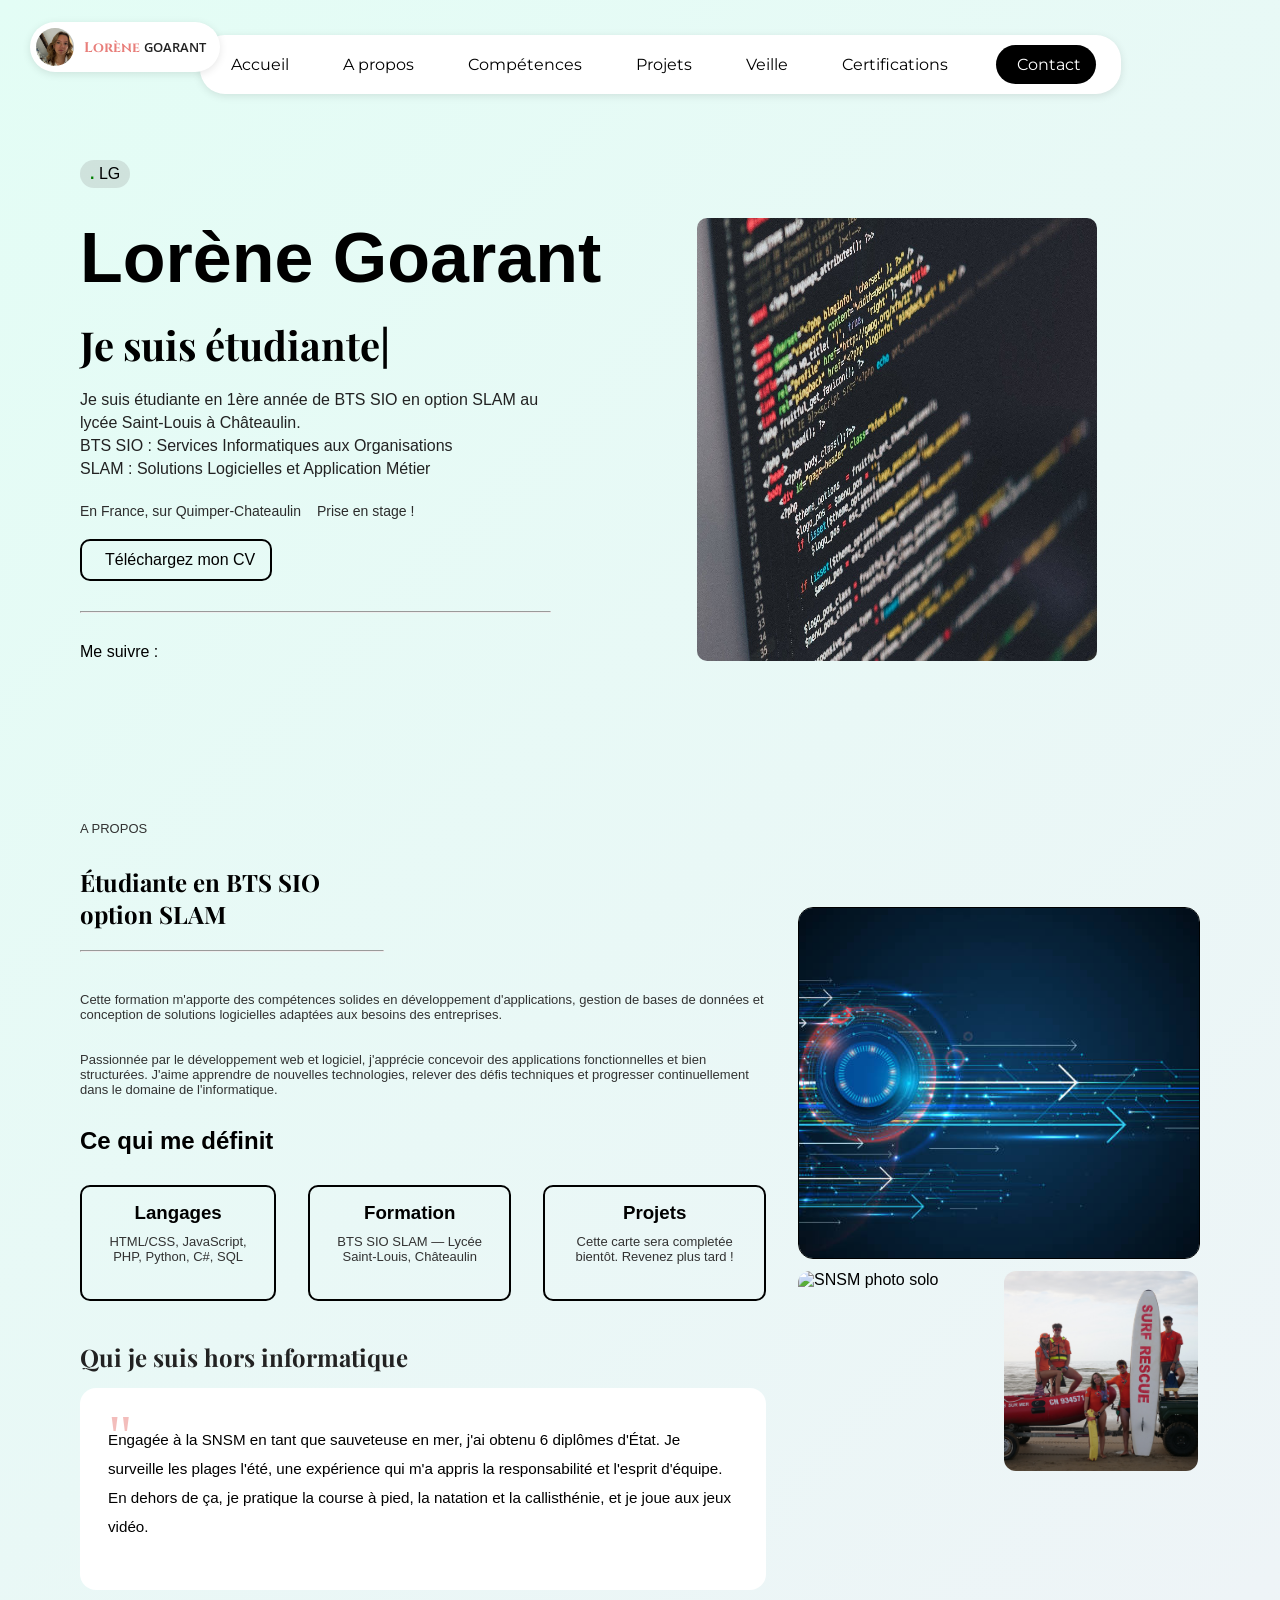
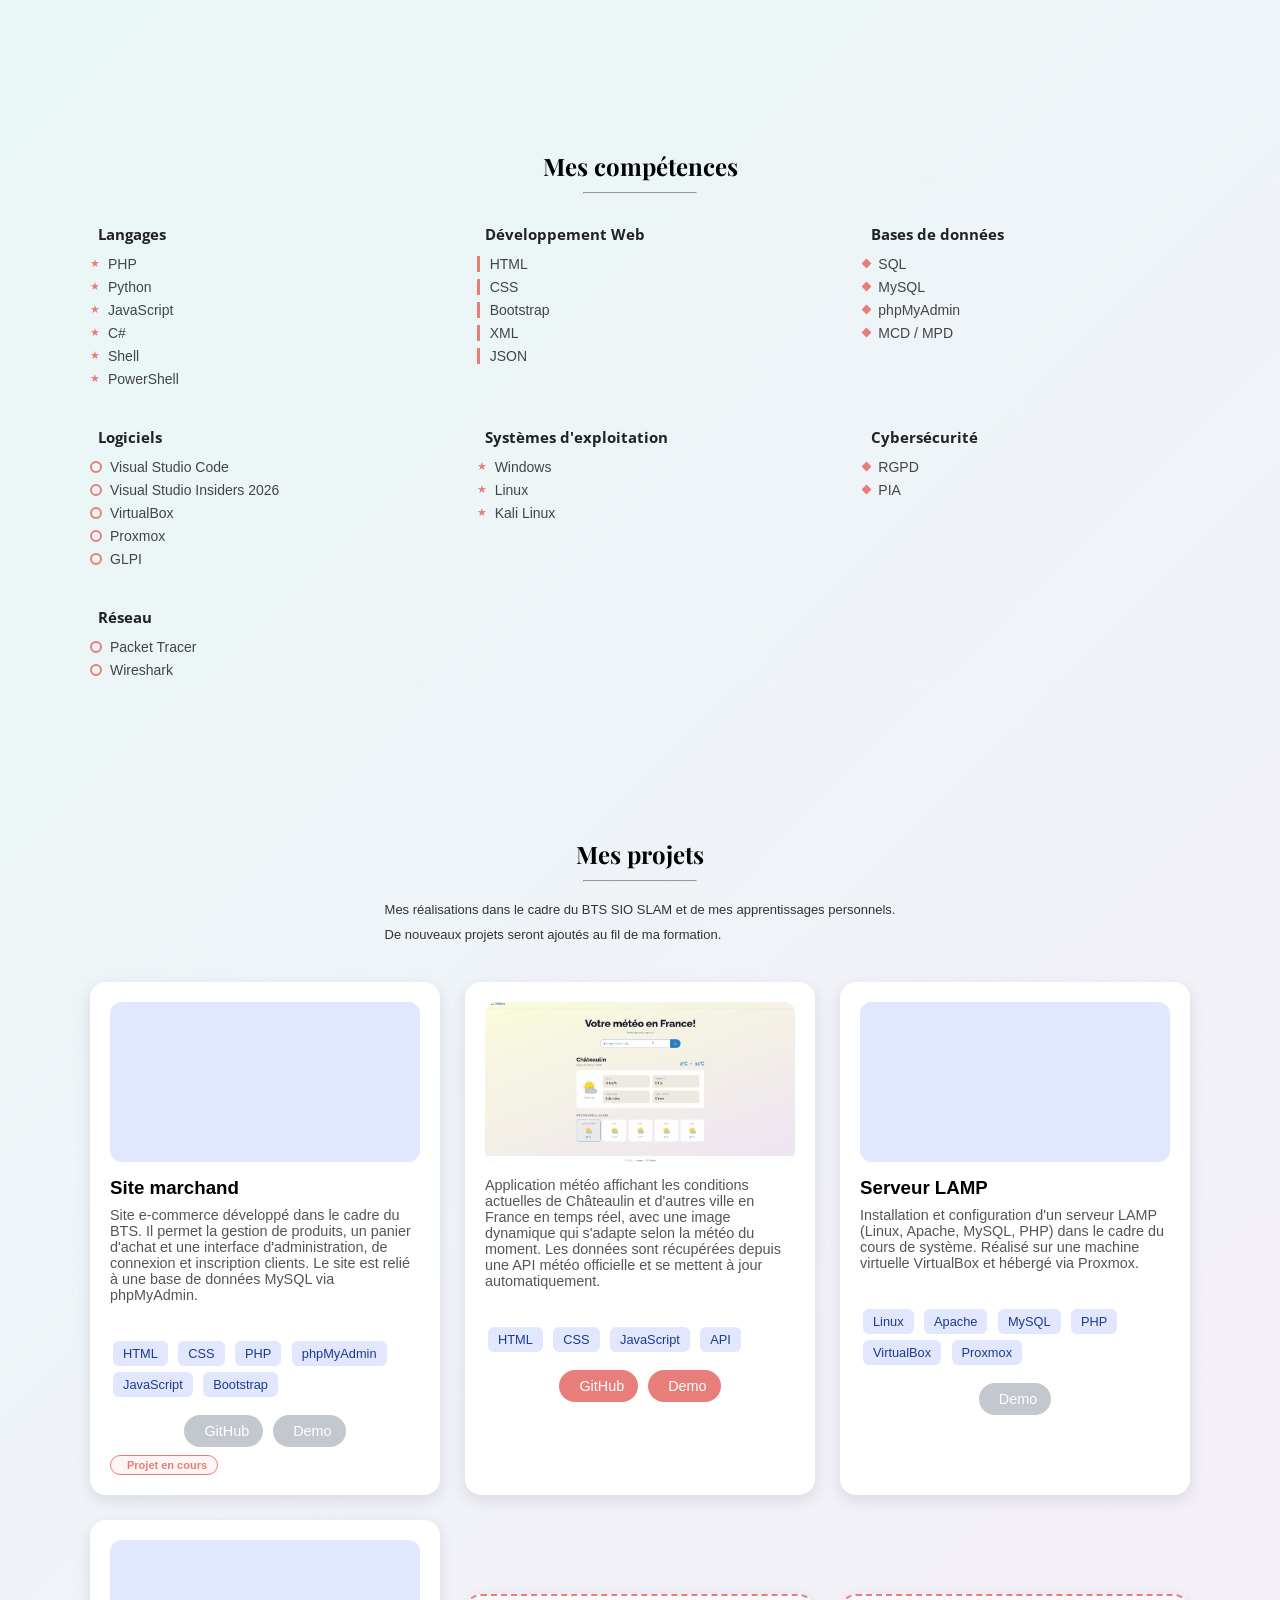
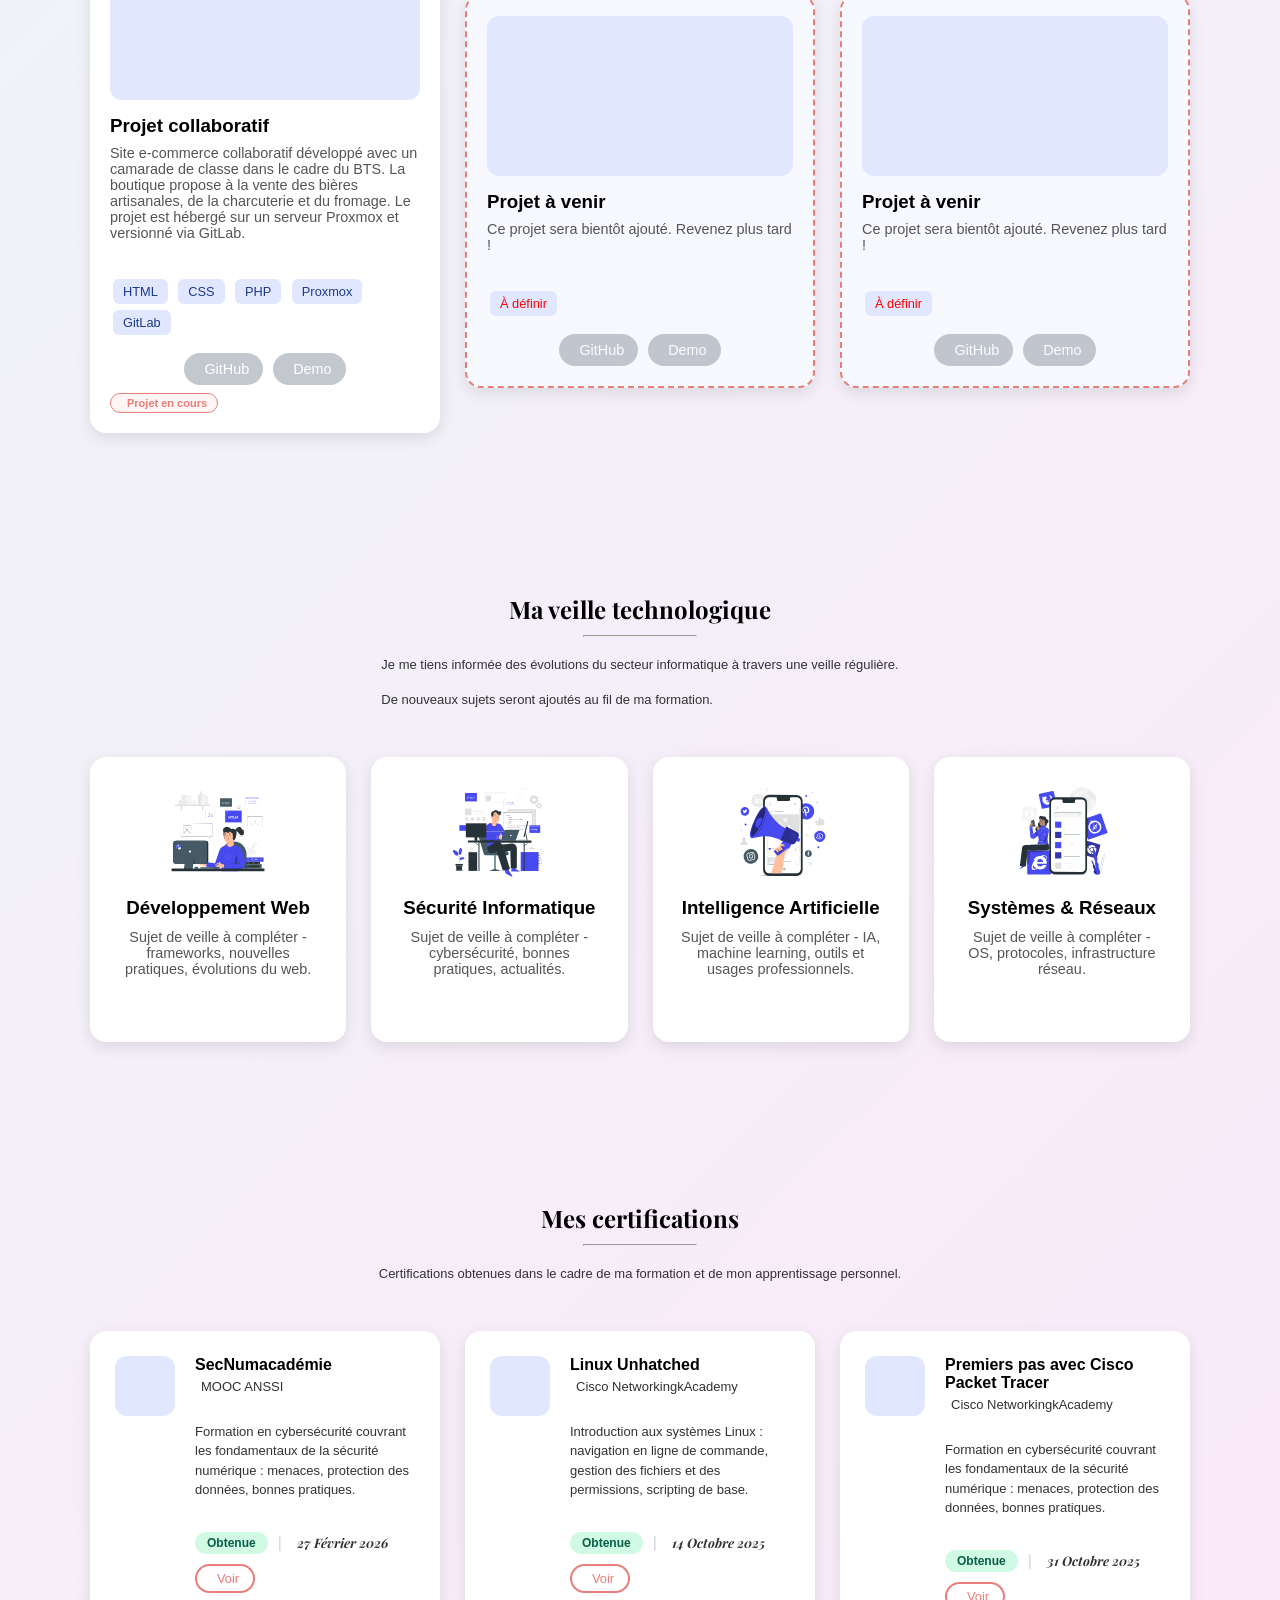
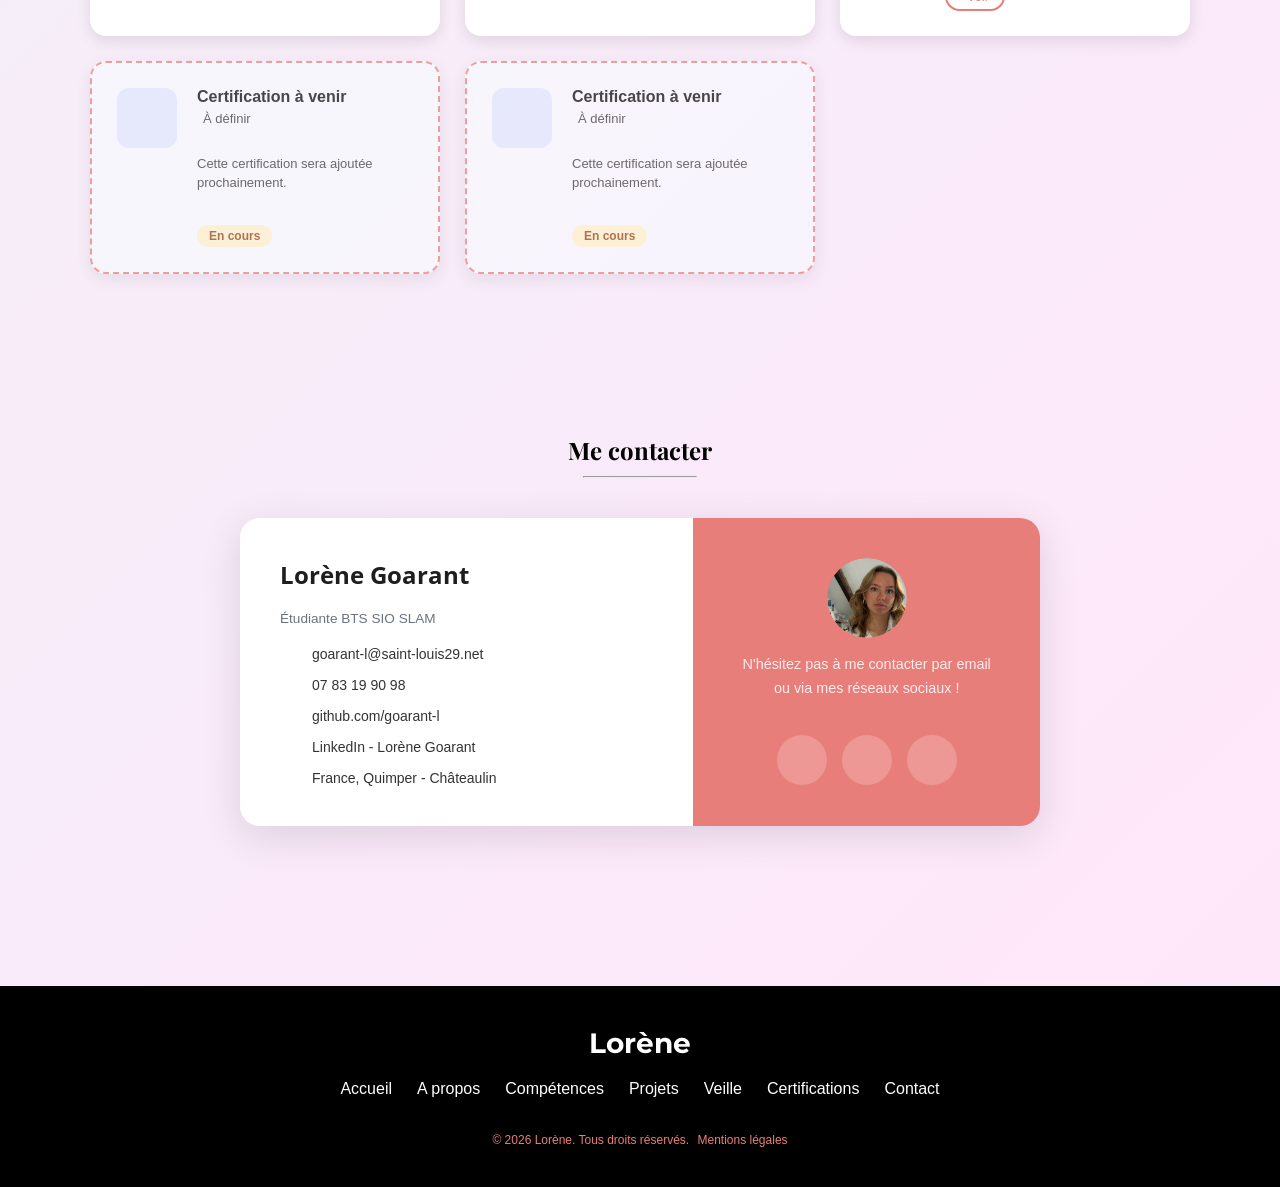
==== commit 23c62573: "ajout img sur la card projet et version css" ====
--- a/index.html
+++ b/index.html
@@ -5,7 +5,7 @@
     <meta charset="UTF-8">
     <meta name="viewport" content="width=device-width, initial-scale=1.0">
     <title>Portfolio - Lorène Goarant</title>
-    <link rel="stylesheet" href="styles.css?v=6">
+    <link rel="stylesheet" href="styles.css?v=7">
     <link rel="preconnect" href="https://fonts.googleapis.com">
     <link rel="preconnect" href="https://fonts.gstatic.com" crossorigin>
     <link
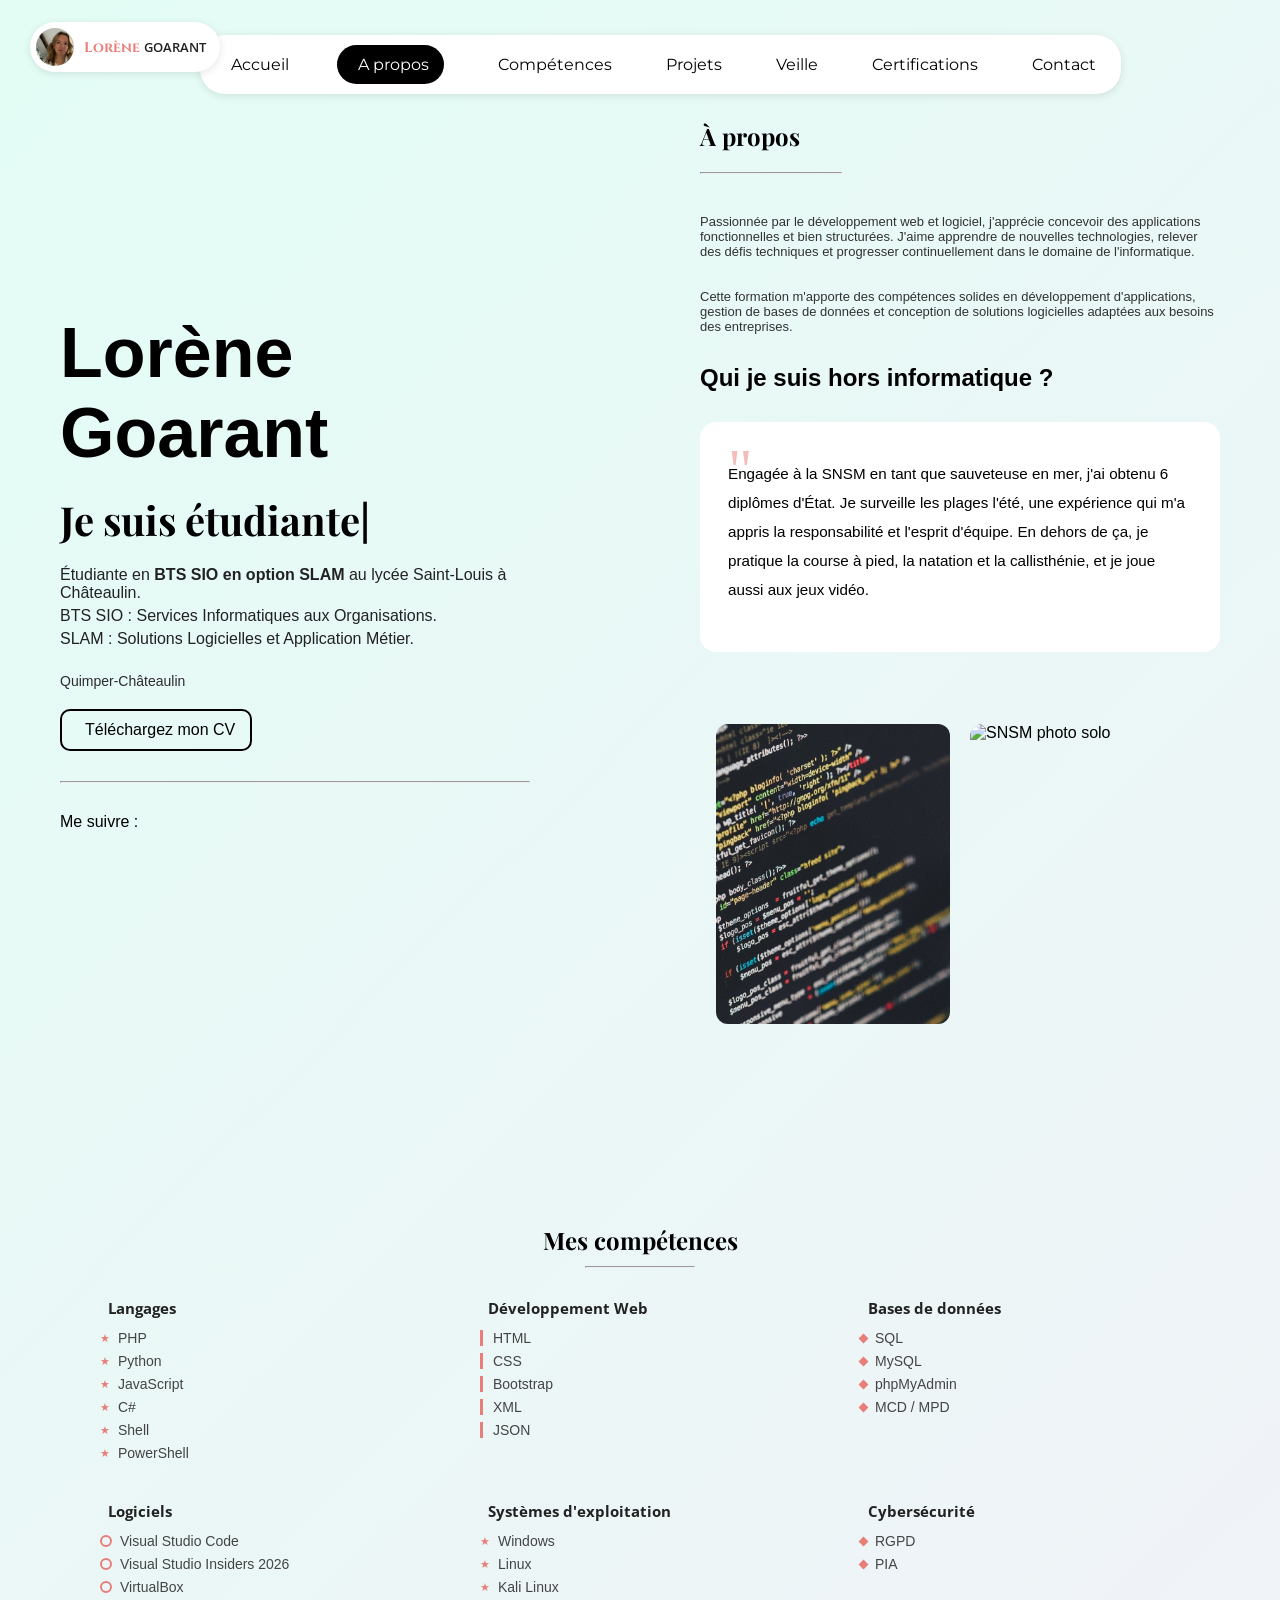
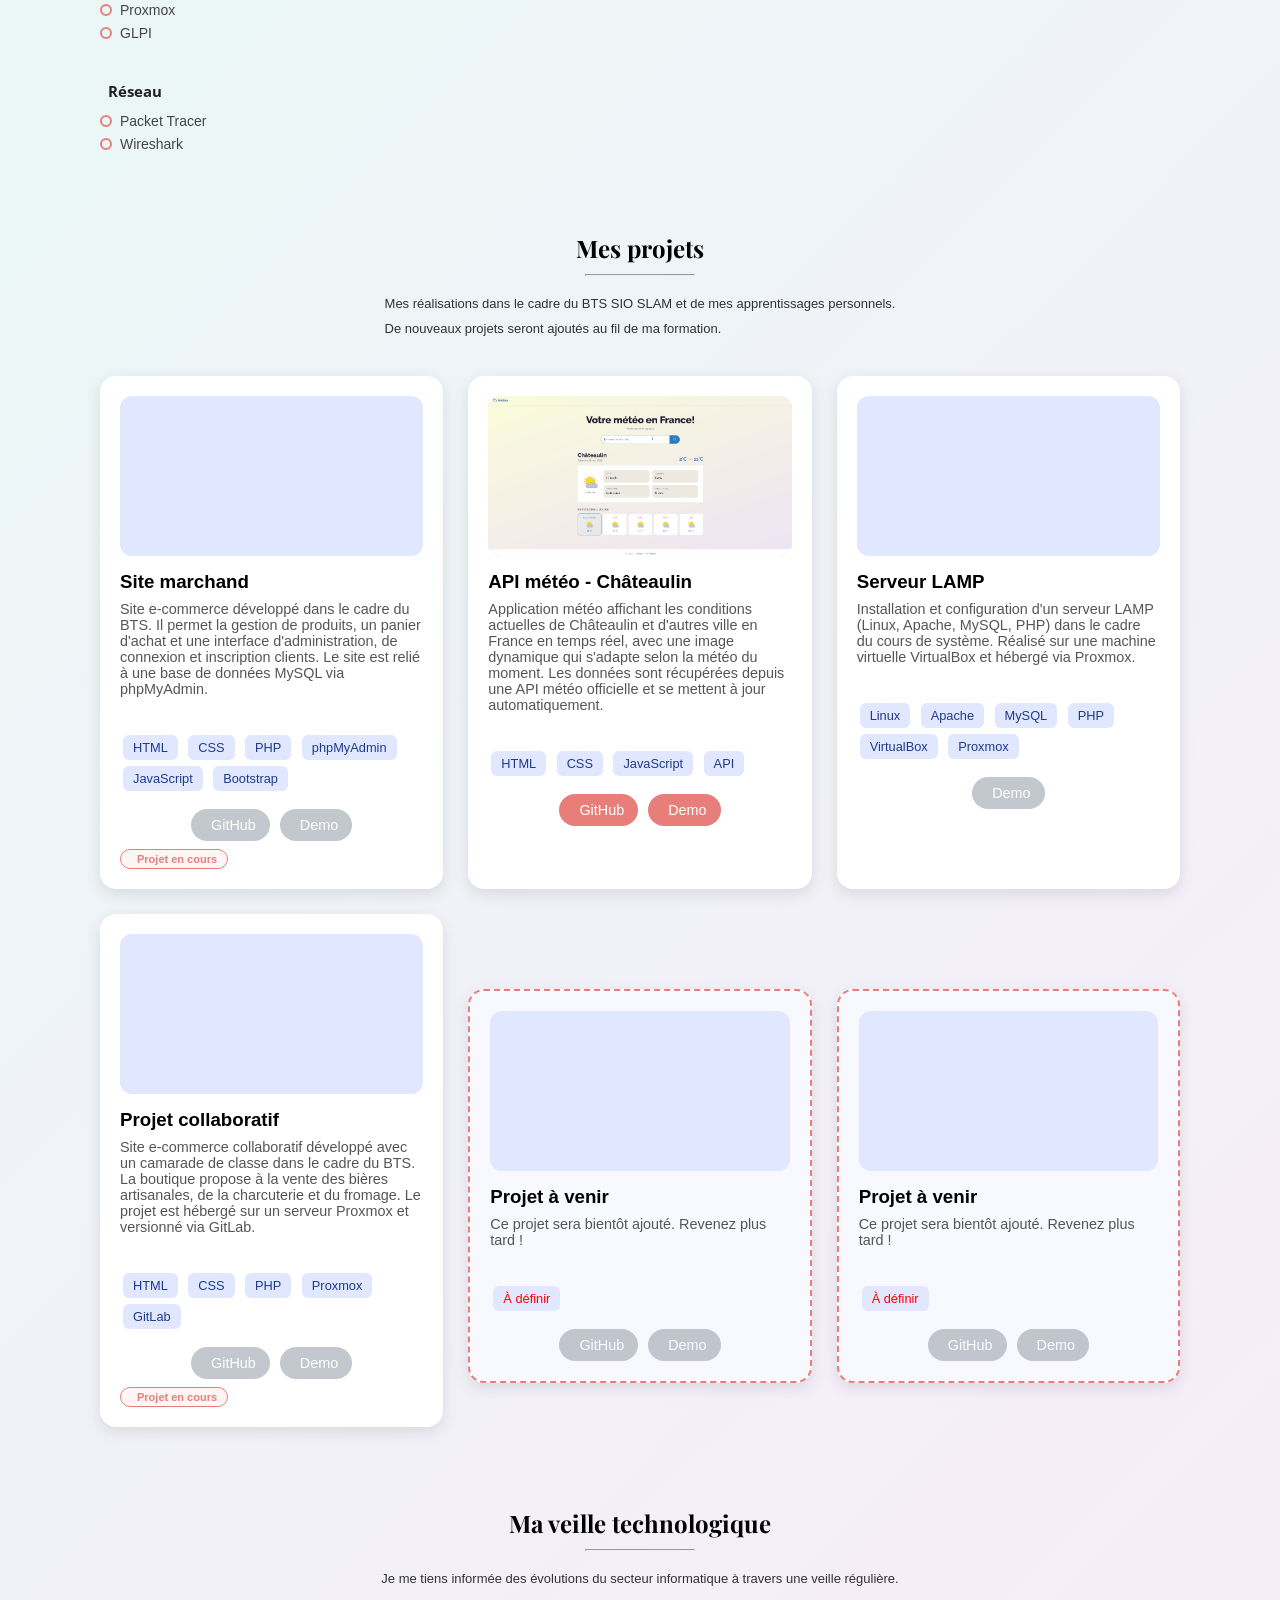
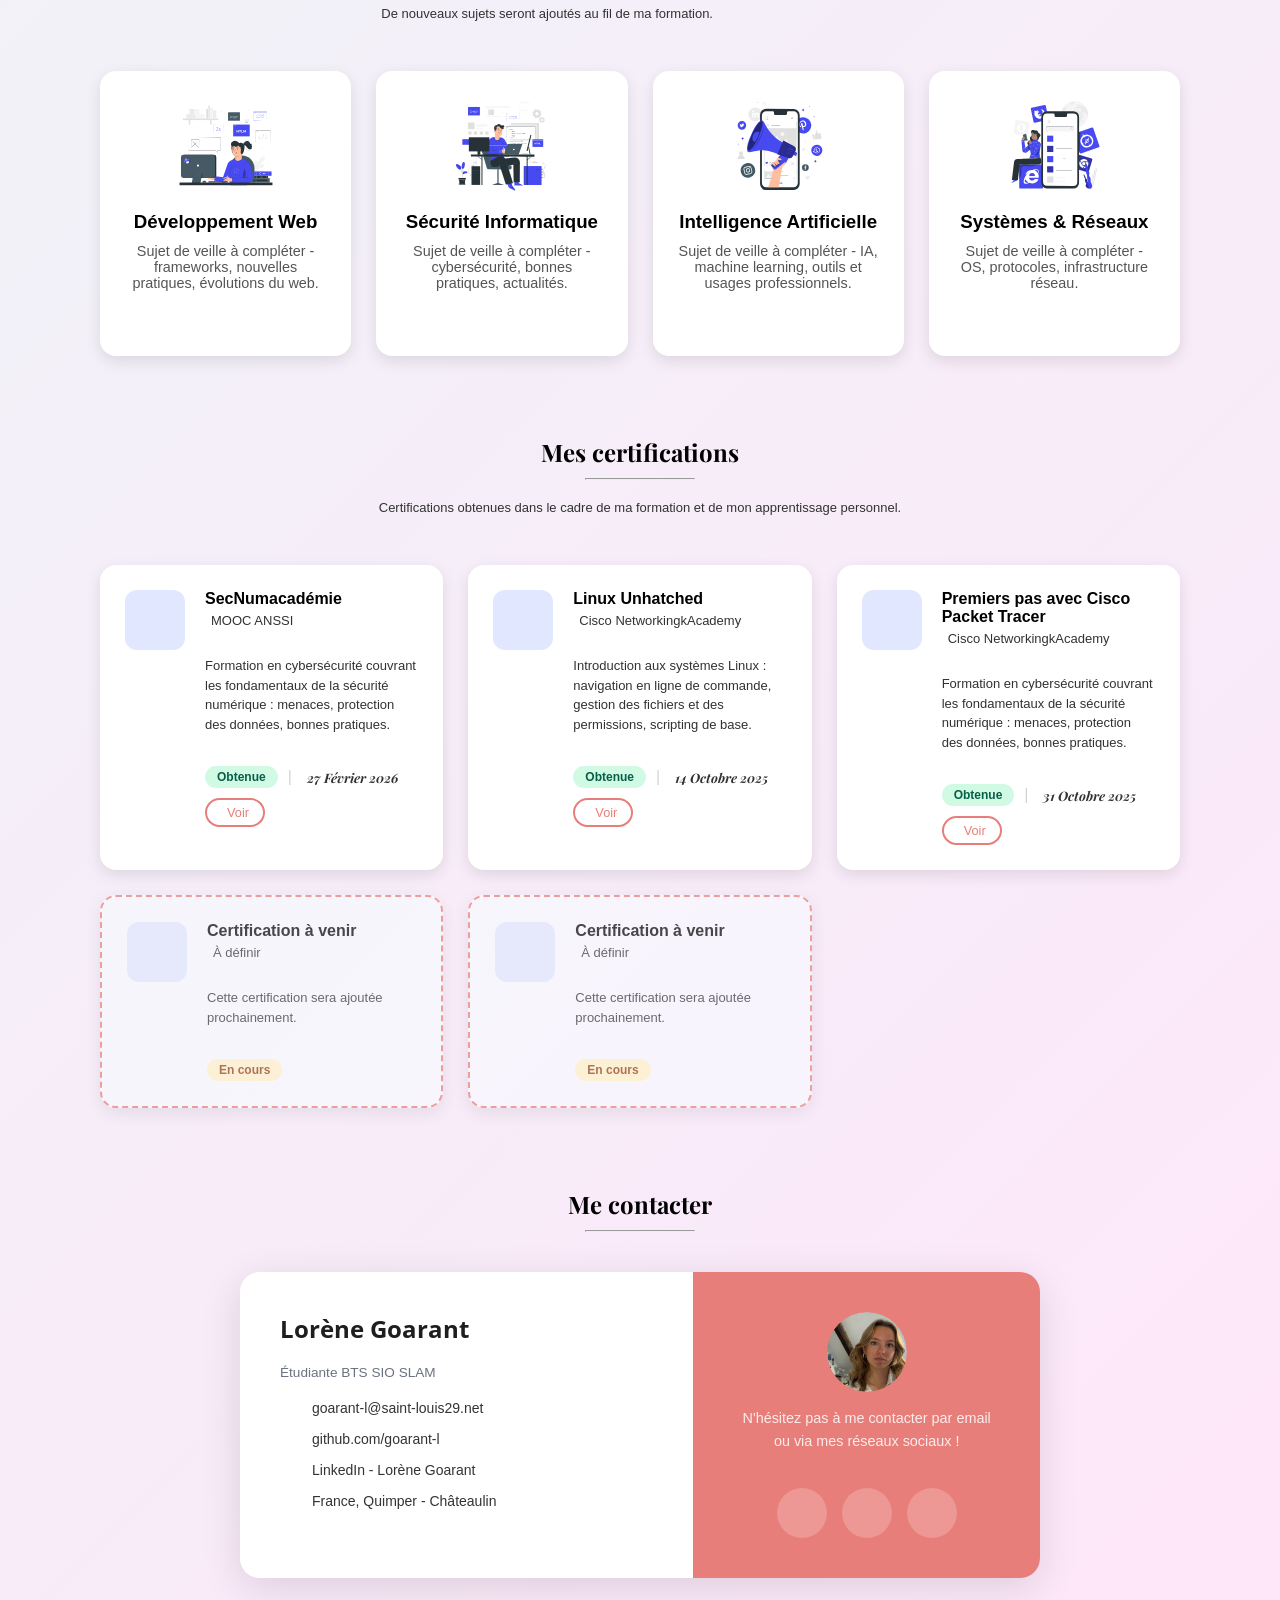
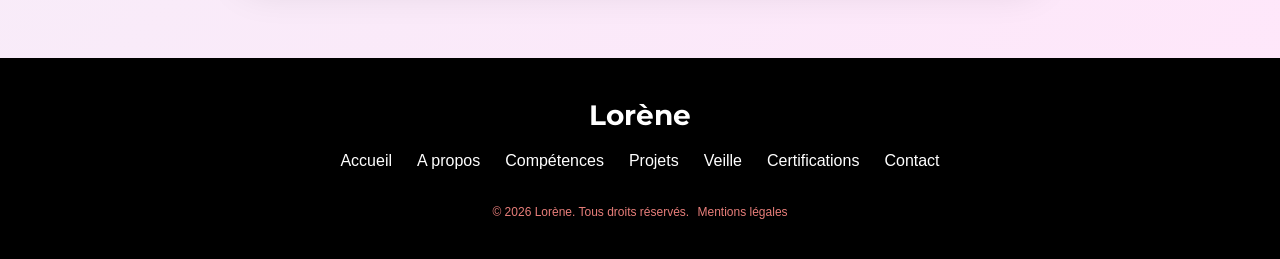
==== commit 6974f638: "modif page home et about" ====
--- a/index.html
+++ b/index.html
@@ -66,113 +66,97 @@
     </div>
 
     <!-- home -->
-    <section class="home" id="home">
-        <p class="home-p">
-            <span class="home-s">. </span>LG
-        </p>
-        <div class="home-container">
-            <div class="home-section">
-                <div class="info-home">
-                    <h1>Lorène Goarant</h1>
-                    <h3>Frontend Developer</h3>
-                    <div class="info-p">
-                        <p>Je suis étudiante en 1ère année de BTS SIO en option SLAM au </p>
-                        <p>lycée Saint-Louis à Châteaulin. </p>
-                        <p>BTS SIO : Services Informatiques aux Organisations</p>
-                        <p>SLAM : Solutions Logicielles et Application Métier</p>
-
-                    </div>
-                    <div class="info-p2">
-                        <p><i class="fa-solid fa-location-dot"></i> En France, sur Quimper-Chateaulin</p>
-                        <p><i class="fa-solid fa-briefcase"></i> Prise en stage !</p>
-                    </div>
-                    <div class="btnn">
-                        <a href="images/PDF_CV_LG.pdf" target="_blank" class="btn-cv">
-                            <i class="btn-home1"><i class="fa-solid fa-download"></i> Téléchargez mon CV
-                            </i>
-                        </a>
-                    </div>
-
-                    <div class="hhr">
-                        <hr>
-                    </div>
-                    <div class="follow">
-                        <p class="followw">Me suivre :</p>
-                        <ul>
-                            <li><a href="https://github.com/goarant-l"><i class="fa-brands fa-github"></i></a></li>
-                            <li><a href="https://www.linkedin.com/in/lor%C3%A8ne-goarant-26b82b312/"><i
-                                        class="fa-brands fa-linkedin"></i></a></li>
-                        </ul>
-                    </div>
-                </div>
-            </div>
-            <img src="images/dev_img.jpg" alt="test exemple image">
-        </div>
-    </section>
-
-    <!-- fine home  -->
-    <!-- A propos -->
-
-    <section class="about" id="about">
-        <p id="about">A PROPOS</p>
-        <div class="title">
-            <h1>Étudiante en BTS SIO</h1>
-            <h1>option SLAM</h1>
-        </div>
-        <div class="hrrr">
-            <hr>
-        </div>
-        <div class="about-container">
-            <div class="info-about">
-                <div class="about-info">
-                    <p>
-                        Cette formation m'apporte des compétences solides en développement d'applications,
-                        gestion de bases de données et conception de solutions logicielles adaptées aux besoins des
-                        entreprises.
-                    </p>
-                    <p>
-                        Passionnée par le développement web et logiciel, j'apprécie concevoir des applications
-                        fonctionnelles et bien structurées. J'aime apprendre de nouvelles technologies,
-                        relever des défis techniques et progresser continuellement dans le domaine de l'informatique.
-                    </p>
-                </div>
-                <h2>Ce qui me définit</h2>
-                <div class="card">
-                    <div class="c1">
-                        <h3><i class="fa-solid fa-code"></i> Langages</h3>
-                        <p>HTML/CSS, JavaScript, PHP, Python, C#, SQL</p>
-                    </div>
-                    <div class="c1">
-                        <h3><i class="fa-solid fa-graduation-cap"></i> Formation</h3>
-                        <p>BTS SIO SLAM — Lycée Saint-Louis, Châteaulin</p>
-                    </div>
-                    <div class="c1">
-                        <h3><i class="fa-solid fa-folder-open"></i> Projets</h3>
-                        <p>Cette carte sera completée bientôt. Revenez plus tard !</p>
-                    </div>
-                </div>
-
-                <div class="about-extra">
-                    <h2>Qui je suis hors informatique</h2>
-                    <div class="about-extra-dark">
-                        <span class="about-extra-quote">"</span>
-                        <p>Engagée à la SNSM en tant que sauveteuse en mer, j'ai obtenu 6 diplômes d'État. Je surveille
-                            les plages l'été, une expérience qui m'a appris la responsabilité et l'esprit d'équipe. En
-                            dehors de ça, je pratique la course à pied, la natation et la callisthénie, et je joue aux
-                            jeux vidéo.</p>
-                    </div>
-                </div>
-
-            </div>
-            <div class="about-images">
-                <img src="images/dev_img2.jpg" alt="Photo principale" class="about-img-main">
-                <div class="about-img-row">
-                    <img src="images/img_1snsm.jpeg" alt="SNSM photo solo" class="about-img-small">
-                    <img src="images/img_4snsm.jpeg" alt="SNSM photo groupe" class="about-img-small">
-                </div>
-            </div>
-        </div>
-    </section>
+    <div class="hero-container">
+        <section class="home" id="home">
+            <div class="home-container">
+                <div class="home-section">
+                    <div class="info-home">
+                        <h1>Lorène Goarant</h1>
+                        <h3>Frontend Developer</h3>
+                        <div class="info-p">
+                            <p>Étudiante en <b>BTS SIO en option SLAM </b> au lycée Saint-Louis à Châteaulin.</p>
+                            <p>BTS SIO : Services Informatiques aux Organisations.</p>
+                            <p>SLAM : Solutions Logicielles et Application Métier.</p>
+
+                        </div>
+                        <div class="info-p2">
+                            <p><i class="fa-solid fa-location-dot"></i> Quimper-Châteaulin</p>
+                        </div>
+                        <div class="btnn">
+                            <a href="images/PDF_CV_LG.pdf" target="_blank" class="btn-cv">
+                                <i class="btn-home1"><i class="fa-solid fa-download"></i> Téléchargez mon CV
+                                </i>
+                            </a>
+                        </div>
+
+                        <div class="hhr">
+                            <hr>
+                        </div>
+                        <div class="follow">
+                            <p class="followw">Me suivre :</p>
+                            <ul>
+                                <li><a href="https://github.com/goarant-l"><i class="fa-brands fa-github"></i></a></li>
+                                <li><a href="https://www.linkedin.com/in/lor%C3%A8ne-goarant-26b82b312/"><i
+                                            class="fa-brands fa-linkedin"></i></a></li>
+                            </ul>
+                        </div>
+                    </div>
+                </div>
+                <!-- <img src="images/dev_img.jpg" alt="test exemple image"> -->
+            </div>
+        </section>
+
+        <!-- fine home  -->
+        <!-- A propos -->
+
+        <section class="about" id="about">
+            <div class="title">
+                <h1>À propos</h1>
+            </div>
+            <div class="hrrr">
+                <hr>
+            </div>
+            <div class="about-container">
+                <div class="info-about">
+                    <div class="about-info">
+                        <p>
+                            Passionnée par le développement web et logiciel, j'apprécie concevoir des applications
+                            fonctionnelles et bien structurées. J'aime apprendre de nouvelles technologies,
+                            relever des défis techniques et progresser continuellement dans le domaine de
+                            l'informatique.
+                        </p>
+                        <p>
+                            Cette formation m'apporte des compétences solides en développement d'applications,
+                            gestion de bases de données et conception de solutions logicielles adaptées aux besoins des
+                            entreprises.
+                        </p>
+                    </div>
+
+                    <div class="about-info">
+                        <h2>Qui je suis hors informatique ?</h2>
+                        <div class="about-extra-dark">
+                            <span class="about-extra-quote">"</span>
+                            <p>Engagée à la SNSM en tant que sauveteuse en mer, j'ai obtenu 6 diplômes d'État. Je
+                                surveille
+                                les plages l'été, une expérience qui m'a appris la responsabilité et l'esprit d'équipe.
+                                En
+                                dehors de ça, je pratique la course à pied, la natation et la callisthénie, et je joue
+                                aussi
+                                aux
+                                jeux vidéo.</p>
+                        </div>
+                    </div>
+
+                </div>
+                <div class="about-images">
+                    <div class="about-img-row">
+                        <img src="images/dev_img.jpg" alt="Photo code" class="about-img-small">
+                        <img src="images/img_1snsm.jpeg" alt="SNSM photo solo" class="about-img-small">
+                    </div>
+                </div>
+            </div>
+        </section>
+    </div>
 
     <section class="competences" id="competences">
         <h1>Mes compétences</h1>
@@ -294,10 +278,10 @@
 
                 <!-- OPTION 2 DE L'AFFICHAGE DU GIF DANS LA CARD AVEC LE CSS dans le fichier css  -->
                 <div class="placeholder-img">
-                    <i class="fa-solid fa-cloud-sun fa-2x placeholder-icon"></i>
+                    <!-- <i class="fa-solid fa-cloud-sun fa-2x placeholder-icon"></i> -->
                     <img src="images/API_meteo_LG.gif" alt="Aperçu API météo">
                 </div>
-
+                <h3>API météo - Châteaulin <i class="fa-solid fa-cloud-sun fa-1x"></i></h3>
                 <p>Application météo affichant les conditions actuelles de Châteaulin et d'autres ville en France en
                     temps réel,
                     avec une image dynamique qui s'adapte selon la météo du moment.
@@ -526,10 +510,10 @@
                         <i class="fa-solid fa-envelope"></i>
                         <a href="mailto:goarant-l@saint-louis29.net">goarant-l@saint-louis29.net</a>
                     </div>
-                    <div class="contact-item">
+                    <!-- <div class="contact-item">
                         <i class="fa-solid fa-phone"></i>
                         <span>07 83 19 90 98</span>
-                    </div>
+                    </div> -->
                     <div class="contact-item">
                         <i class="fa-brands fa-github"></i>
                         <a href="https://github.com/goarant-l" target="_blank">github.com/goarant-l</a>
--- a/styles.css
+++ b/styles.css
@@ -97,10 +97,32 @@
 
 /* fine header */
 
+.hero-container {
+  display: flex;
+  width: 100%;
+  min-height: 100vh;
+  /* Prend toute la hauteur de l'écran */
+  align-items: stretch;
+  /* Les deux colonnes auront la même hauteur */
+}
+
+/* On ajuste les sections pour qu'elles prennent chacune 50% de largeur */
+.home,
+.about {
+  flex: 1;
+  /* Partage l'espace équitablement (50/50) */
+  margin: 0 !important;
+  padding: 120px 60px;
+  display: flex;
+  flex-direction: column;
+  justify-content: center;
+}
+
+.about {
+  background-color: transparent;
+}
+
 /* Home */
-.home {
-  margin: 160px 200px;
-}
 
 .home-container {
   display: flex;
@@ -233,9 +255,6 @@
 /* fine home */
 
 /* A propos */
-.about {
-  margin: 160px 200px;
-}
 
 .about p {
   padding-bottom: 30px;
@@ -263,43 +282,40 @@
 
 .about-container {
   display: flex;
+  flex-direction: column;
   gap: 2rem;
 }
 
 .about-images {
-  display: flex;
-  flex-direction: column;
-  gap: 12px;
-  position: relative;
-  bottom: 85px;
-}
-
-.about-img-main {
-  width: 400px;
-  height: 350px;
+  margin-top: 20px;
+  display: flex;
+  justify-content: center;
+}
+
+.about-img-row {
+  display: flex;
+  gap: 20px;
+  /* Espace entre les deux images */
+  width: 100%;
+  justify-content: center;
+  margin-top: 20px;
+}
+
+.about-img-small {
+  width: 45%;
+  /* Permet d'avoir les deux images sur la même ligne */
+  max-width: 400px;
+  /* Évite qu'elles ne deviennent trop géantes */
+  height: 300px;
+  /* Garde une hauteur fixe pour l'harmonie */
   object-fit: cover;
-  border-radius: 15px;
-  border: 1px solid black;
-}
-
-.about-img-row {
-  display: flex;
-  gap: 12px;
-}
-
-.about-img-small {
-  width: 194px;
-  height: 200px;
-  object-fit: cover;
+  /* Coupe l'image proprement pour remplir le cadre */
   border-radius: 12px;
+  transition: transform 0.3s ease;
   border: none;
 }
 
 .about-images:hover .about-img-main,
-.about-images:hover .about-img-small {
-  filter: brightness(0.5);
-  transform: scale(0.98);
-}
 
 .about-img-main,
 .about-img-small {
@@ -309,10 +325,12 @@
 
 .about-img-main:hover,
 .about-img-small:hover {
-  filter: brightness(1) !important;
+  transform: scale(1.05);
+  /* Petit effet de zoom au survol */
+  /* filter: brightness(1) !important;
   transform: scale(1.05) !important;
   z-index: 10;
-  position: relative;
+  position: relative; */
 }
 
 .about h2 {
@@ -390,7 +408,9 @@
 
 /* Compétences */
 .competences {
-  margin: 160px 200px;
+  margin: 80px auto;
+  max-width: 1200px;
+  padding: 0 20px;
   display: flex;
   align-items: center;
   justify-content: center;
@@ -488,7 +508,9 @@
 
 /* Projets */
 .project {
-  margin: 160px 200px;
+  margin: 80px auto;
+  max-width: 1200px;
+  padding: 0 20px;
   display: flex;
   align-items: center;
   justify-content: center;
@@ -683,7 +705,9 @@
 
 /* Veille / Services */
 .services {
-  margin: 160px 200px;
+  margin: 80px auto;
+  max-width: 1200px;
+  padding: 0 20px;
   display: flex;
   align-items: center;
   justify-content: center;
@@ -776,7 +800,9 @@
 
 /* Certifications */
 .certifications {
-  margin: 160px 200px;
+  margin: 80px auto;
+  max-width: 1200px;
+  padding: 0 20px;
   display: flex;
   align-items: center;
   justify-content: center;
@@ -927,7 +953,9 @@
 
 /* Contact */
 .contact {
-  margin: 160px 200px;
+  margin: 80px auto;
+  max-width: 1200px;
+  padding: 0 20px;
   display: flex;
   align-items: center;
   justify-content: center;
@@ -1468,4 +1496,17 @@
     max-width: 280px;
   }
 
+}
+
+/* --- IMPORTANT : Responsive (Mobile) --- */
+/* Sur téléphone, on les remet l'un en dessous de l'autre */
+@media (max-width: 992px) {
+  .hero-container {
+    flex-direction: column;
+  }
+
+  .home,
+  .about {
+    width: 100%;
+  }
 }
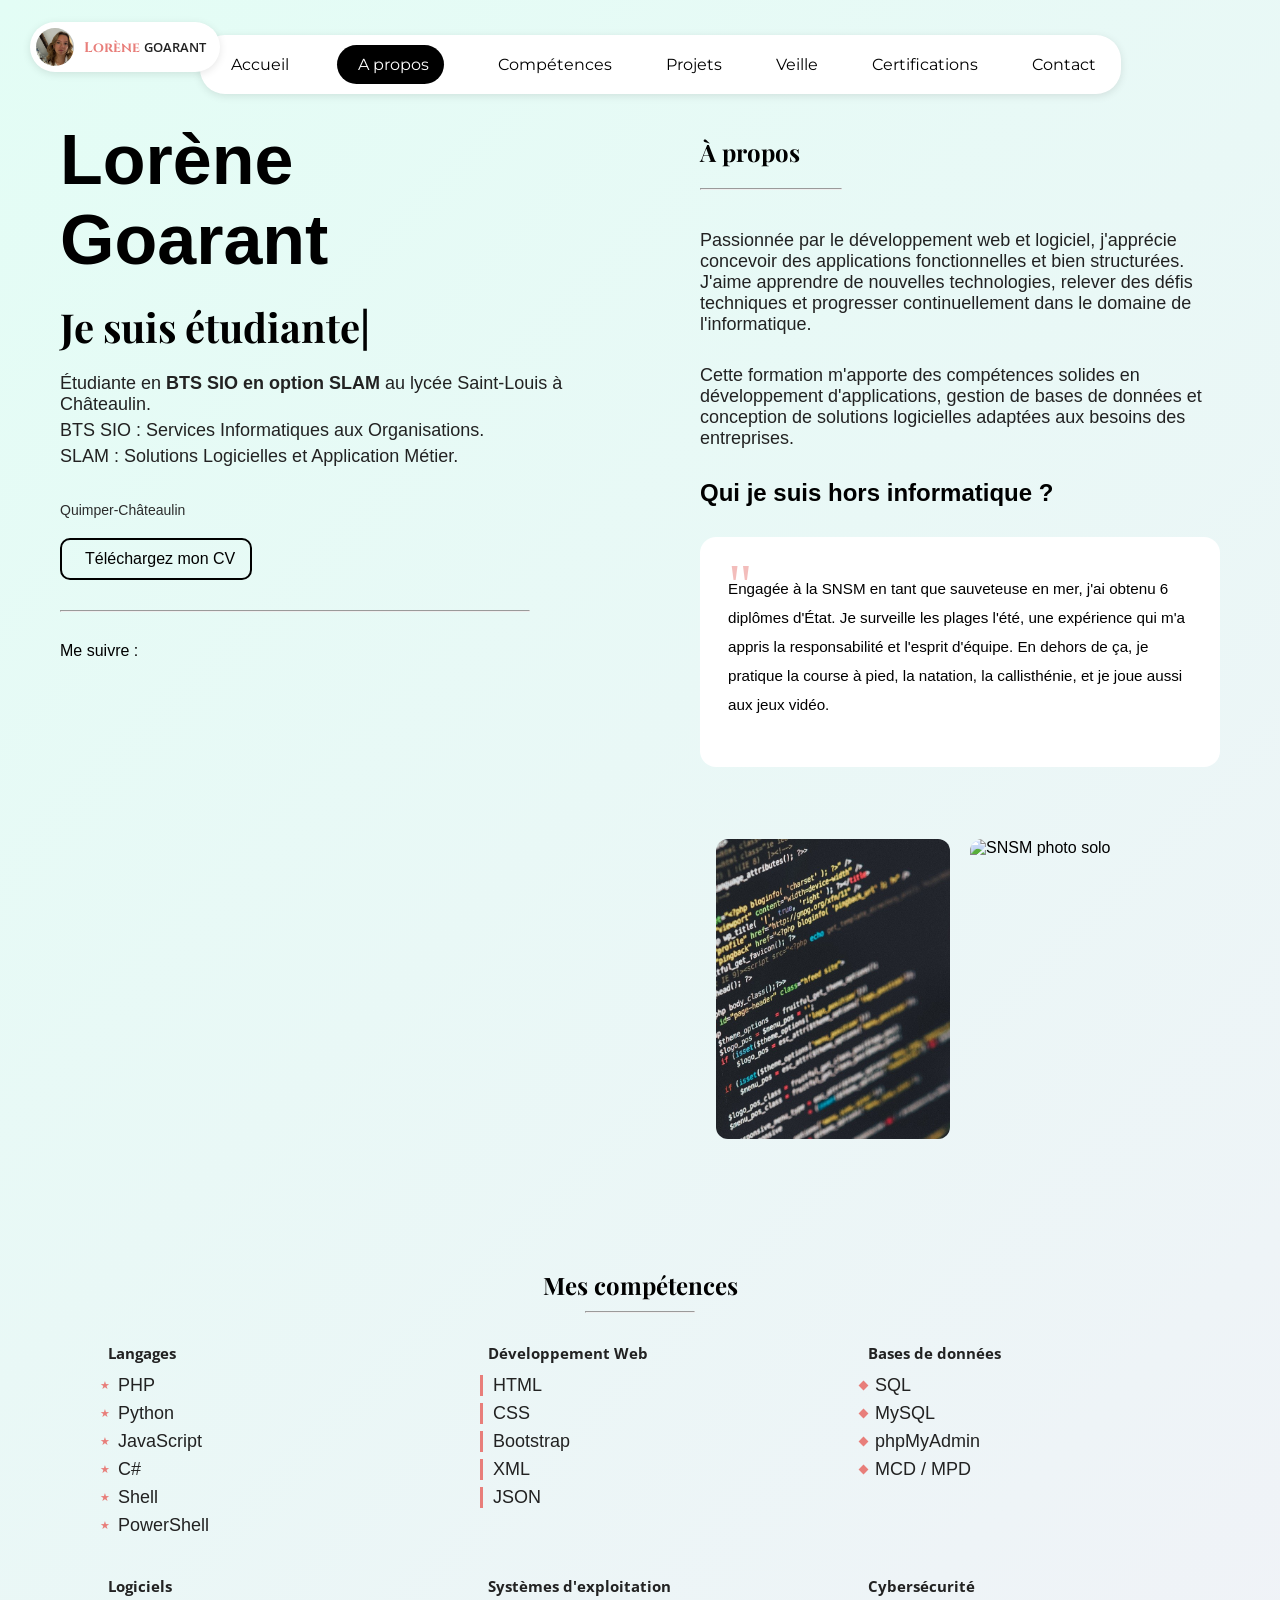
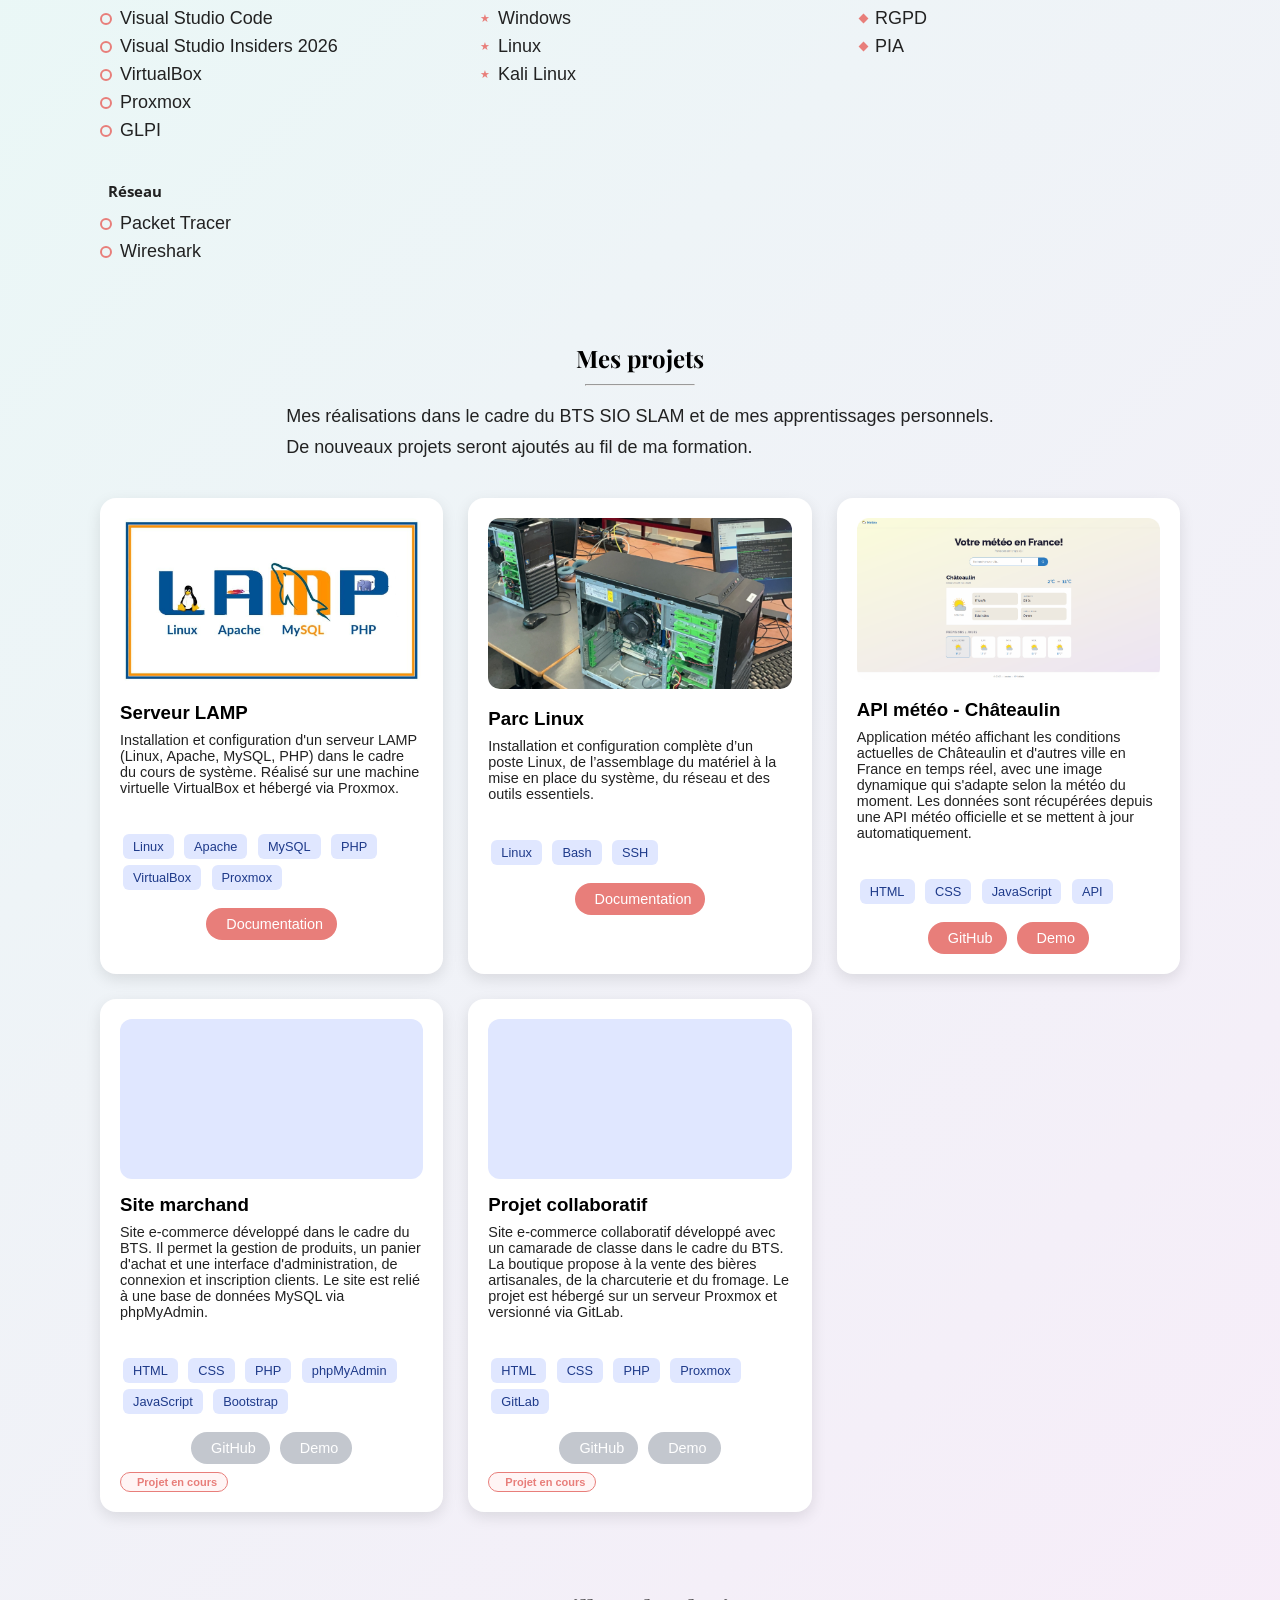
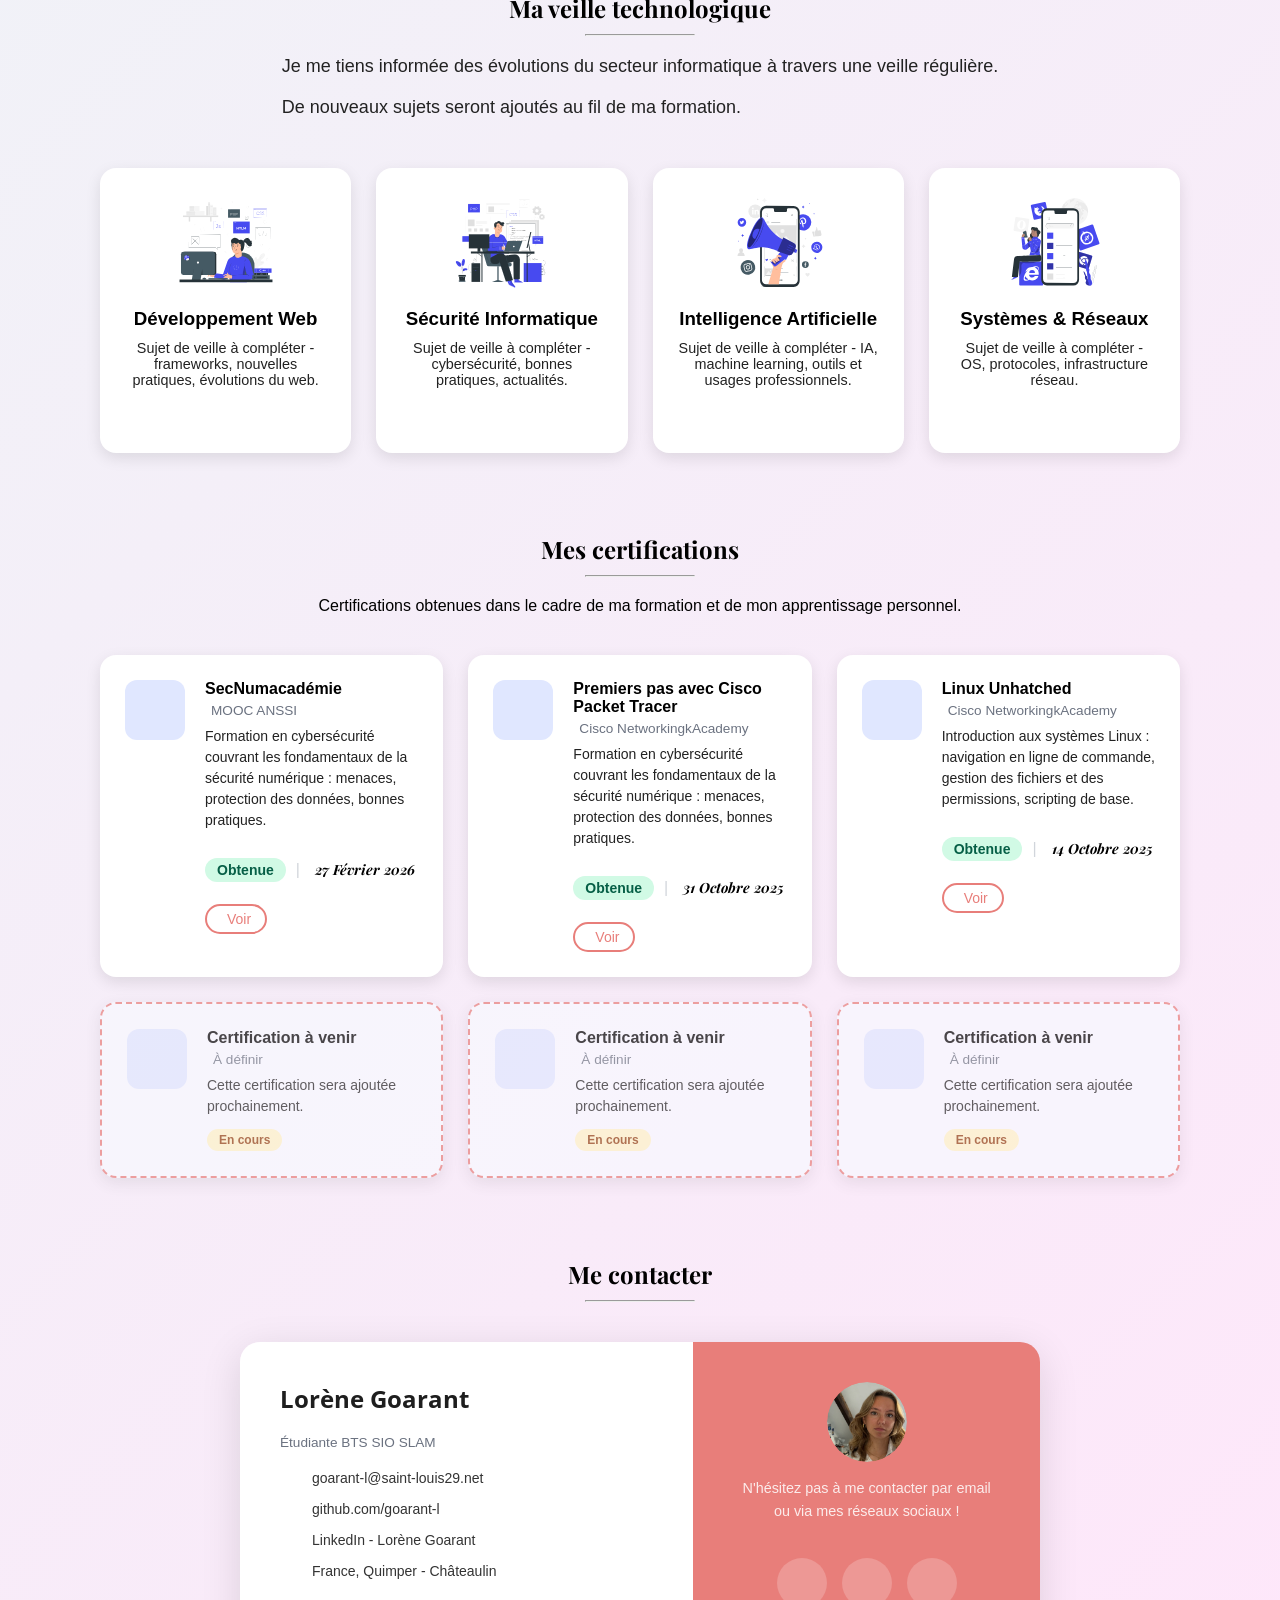
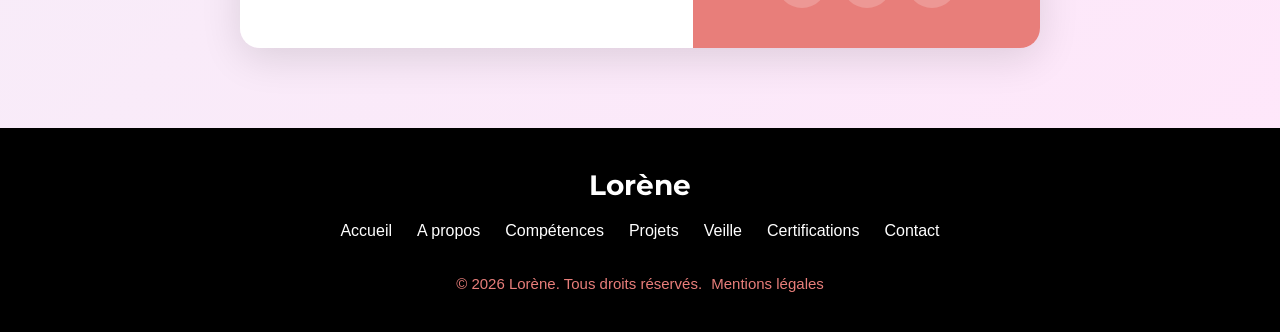
==== commit 719d2677: "modif page, projet" ====
--- a/index.html
+++ b/index.html
@@ -140,7 +140,7 @@
                                 surveille
                                 les plages l'été, une expérience qui m'a appris la responsabilité et l'esprit d'équipe.
                                 En
-                                dehors de ça, je pratique la course à pied, la natation et la callisthénie, et je joue
+                                dehors de ça, je pratique la course à pied, la natation, la callisthénie, et je joue
                                 aussi
                                 aux
                                 jeux vidéo.</p>
@@ -245,6 +245,76 @@
             <p>De nouveaux projets seront ajoutés au fil de ma formation.</p>
         </div>
         <div class="projects-container">
+            <div class="project-card">
+                <img src="images/image_LAMP.jpg" alt="illustration image LAMP">
+                <h3>Serveur LAMP</h3>
+                <p> Installation et configuration d'un serveur LAMP (Linux, Apache, MySQL, PHP)
+                    dans le cadre du cours de système. Réalisé sur une machine virtuelle VirtualBox
+                    et hébergé via Proxmox.
+                </p>
+                <div class="skills">
+                    <a href="#">Linux</a>
+                    <a href="#">Apache</a>
+                    <a href="#">MySQL</a>
+                    <a href="#">PHP</a>
+                    <a href="#">VirtualBox</a>
+                    <a href="#">Proxmox</a>
+                </div>
+
+                <div class="btns">
+                    <a href="images/DOC_Serveur_LAMP.pdf" target="_blank" class="btn-doc">
+                        <span class="btn"><i class="fas fa-external-link-alt"></i> Documentation</span>
+                    </a>
+                </div>
+            </div>
+            <div class="project-card">
+                <!-- Quand j'aurais une image mettre la ligne du dessous que j'ai mis en commentaire -->
+                <!-- <img src="exemple_image.jpg" alt="test exemple image"> -->
+                <img src="images/image_parc_linux.jpg" alt="image parc linux">
+                <h3>Parc Linux</h3>
+                <p> Installation et configuration complète d’un poste Linux, de l’assemblage du matériel
+                    à la mise en place du système, du réseau et des outils essentiels.
+                </p>
+                <div class="skills">
+                    <a href="#">Linux</a>
+                    <a href="#">Bash</a>
+                    <a href="#">SSH</a>
+
+                </div>
+
+                <div class="btns">
+                    <a href="images/DOC_parc_linux.pdf" target="_blank" class="btn-doc">
+                        <!--<a href="#" class="btn"><i class="fas fa-external-link-alt"></i> Live Demo</a> -->
+                        <span class="btn"><i class="fas fa-external-link-alt"></i> Documentation</span>
+                    </a>
+                </div>
+            </div>
+
+            <div class="project-card">
+                <img src="images/API_meteo_LG.gif" alt="Aperçu API météo">
+                <h3>API météo - Châteaulin <i class="fa-solid fa-cloud-sun fa-1x"></i></h3>
+                <p>Application météo affichant les conditions actuelles de Châteaulin et d'autres ville en France en
+                    temps réel,
+                    avec une image dynamique qui s'adapte selon la météo du moment.
+                    Les données sont récupérées depuis une API météo officielle et se mettent
+                    à jour automatiquement.
+                </p>
+                <div class="skills">
+                    <a href="#">HTML</a>
+                    <a href="#">CSS</a>
+                    <a href="#">JavaScript</a>
+                    <a href="#">API</a>
+                </div>
+                <div class="btns">
+                    <!-- <a href="#" class="btn"><i class="fas fa-external-link-alt"></i> Live Demo</a> -->
+                    <a href="https://github.com/goarant-l/API_meteo" class="btn" target="_blank"><i
+                            class="fab fa-github"></i> GitHub</a>
+                    <button class="btn" onclick="openDemo()">
+                        <i class="fas fa-external-link-alt"></i> Demo
+                    </button>
+                </div>
+            </div>
+
             <div class="project-card">
                 <!-- <img src="placeholder-img" alt="test"> -->
                 <div class="placeholder-img"><i class="fa-solid fa-code fa-3x"></i></div>
@@ -272,61 +342,6 @@
             </div>
 
             <div class="project-card">
-                <!-- OPTION 1 DE L'AFFICHAGE DU GIF DANS LA CARD -->
-                <!-- <div class="placeholder-img"><i class="fa-solid fa-cloud-sun fa-3x"></i></div>
-                <h3>API météo - Châteaulin <i class="fa-solid fa-cloud-sun fa-1x"></i></h3> -->
-
-                <!-- OPTION 2 DE L'AFFICHAGE DU GIF DANS LA CARD AVEC LE CSS dans le fichier css  -->
-                <div class="placeholder-img">
-                    <!-- <i class="fa-solid fa-cloud-sun fa-2x placeholder-icon"></i> -->
-                    <img src="images/API_meteo_LG.gif" alt="Aperçu API météo">
-                </div>
-                <h3>API météo - Châteaulin <i class="fa-solid fa-cloud-sun fa-1x"></i></h3>
-                <p>Application météo affichant les conditions actuelles de Châteaulin et d'autres ville en France en
-                    temps réel,
-                    avec une image dynamique qui s'adapte selon la météo du moment.
-                    Les données sont récupérées depuis une API météo officielle et se mettent
-                    à jour automatiquement.
-                </p>
-                <div class="skills">
-                    <a href="#">HTML</a>
-                    <a href="#">CSS</a>
-                    <a href="#">JavaScript</a>
-                    <a href="#">API</a>
-                </div>
-                <div class="btns">
-                    <!-- <a href="#" class="btn"><i class="fas fa-external-link-alt"></i> Live Demo</a> -->
-                    <a href="https://github.com/goarant-l/API_meteo" class="btn" target="_blank"><i
-                            class="fab fa-github"></i> GitHub</a>
-                    <button class="btn" onclick="openDemo()">
-                        <i class="fas fa-external-link-alt"></i> Demo
-                    </button>
-                </div>
-            </div>
-            <div class="project-card">
-                <!-- Quand j'aurais une image mettre la ligne du dessous que j'ai mis en commentaire -->
-                <!-- <img src="exemple_image.jpg" alt="test exemple image"> -->
-                <div class="placeholder-img"><i class="fa-solid fa-server fa-3x"></i></div>
-                <h3>Serveur LAMP</h3>
-                <p> Installation et configuration d'un serveur LAMP (Linux, Apache, MySQL, PHP)
-                    dans le cadre du cours de système. Réalisé sur une machine virtuelle VirtualBox
-                    et hébergé via Proxmox.
-                </p>
-                <div class="skills">
-                    <a href="#">Linux</a>
-                    <a href="#">Apache</a>
-                    <a href="#">MySQL</a>
-                    <a href="#">PHP</a>
-                    <a href="#">VirtualBox</a>
-                    <a href="#">Proxmox</a>
-                </div>
-                <div class="btns">
-                    <!--<a href="#" class="btn"><i class="fas fa-external-link-alt"></i> Live Demo</a> -->
-                    <span class="btn btn-disabled"><i class="fas fa-external-link-alt"></i> Demo</span>
-                </div>
-            </div>
-
-            <div class="project-card">
                 <!-- Quand j'aurais une image mettre la ligne du dessous que j'ai mis en commentaire -->
                 <!-- <img src="exemple_image.jpg" alt="test exemple image"> -->
                 <div class="placeholder-img"><i class="fa-solid fa-beer-mug-empty fa-3x"></i></div>
@@ -352,22 +367,7 @@
                 <span class="badge-en-cours"><i class="fa-solid fa-circle-notch fa-spin"></i> Projet en cours</span>
             </div>
 
-            <div class="projects-container">
-                <div class="project-card placeholder-card">
-                    <div class="placeholder-img"><i class="fa-solid fa-database fa-3x"></i></div>
-                    <h3>Projet à venir</h3>
-                    <p>Ce projet sera bientôt ajouté. Revenez plus tard !</p>
-                    <div class="skills">
-                        <span class="skill-tag">À définir</span>
-                    </div>
-                    <div class="btns">
-                        <span class="btn btn-disabled"><i class="fab fa-github"></i> GitHub</span>
-                        <span class="btn btn-disabled"><i class="fas fa-external-link-alt"></i> Demo</span>
-                    </div>
-                </div>
-            </div>
-
-            <div class="projects-container">
+            <!-- <div class="projects-container">
                 <div class="project-card placeholder-card">
                     <div class="placeholder-img"><i class="fa-solid fa-mobile-screen fa-3x"></i></div>
                     <h3>Projet à venir</h3>
@@ -380,7 +380,7 @@
                         <span class="btn btn-disabled"><i class="fas fa-external-link-alt"></i> Demo</span>
                     </div>
                 </div>
-            </div>
+            </div> -->
     </section>
     <!-- Veille technologique -->
 
@@ -429,16 +429,37 @@
                     <h3>SecNumacadémie</h3>
                     <p class="certif-issuer"><i class="fa-solid fa-building"></i> MOOC ANSSI</p>
                     <p class="certif-desc">Formation en cybersécurité couvrant les fondamentaux de la sécurité
+                        numérique : menaces, protection des données, bonnes pratiques.</p>
+                    <div class="certif-footer">
+                        <div class="certif-status-row">
+                            <span class="certif-badge obtained">Obtenue</span>
+                            <span class="separator">|</span>
+                            <p class="certif-date"><i class="fa-regular fa-calendar"></i> 27 Février 2026</p>
+                        </div>
+                        <button class="btn-certif" onclick="openCertif('images/attestation_mooc_lorene_goarant.pdf')">
+                            <i class="fa-solid fa-eye"></i> Voir
+                        </button>
+                    </div>
+                </div>
+            </div>
+            <div class="certif-card">
+                <div class="certif-icon"><i class="fa-solid fa-globe fa-2x"></i></div>
+                <div class="certif-body">
+                    <h3>Premiers pas avec Cisco Packet Tracer</h3>
+                    <p class="certif-issuer"><i class="fa-solid fa-building"></i> Cisco NetworkingkAcademy</p>
+                    <p class="certif-desc">Formation en cybersécurité couvrant les fondamentaux de la sécurité
                         numérique
                         : menaces, protection des données, bonnes pratiques.</p>
-                    <div style="display: flex; align-items: center; gap: 10px;">
-                        <span class="certif-badge obtained">Obtenue</span>
-                        <span style="color: #d1d5db;">|</span>
-                        <p class="certif-date"><i class="fa-regular fa-calendar"></i> 27 Février 2026</p>
-                    </div>
-                    <button class="btn-certif" onclick="openCertif('images/attestation_mooc_lorene_goarant.pdf')">
-                        <i class="fa-solid fa-eye"></i> Voir
-                    </button>
+                    <div class="certif-footer">
+                        <div class="certif-status-row">
+                            <span class="certif-badge obtained">Obtenue</span>
+                            <span style="color: #d1d5db;">|</span>
+                            <p class="certif-date"><i class="fa-regular fa-calendar"></i> 31 Octobre 2025</p>
+                        </div>
+                        <button class="btn-certif" onclick="openCertif('images/certif_cisco_packet_tracer_LG.pdf')">
+                            <i class="fa-solid fa-eye"></i> Voir
+                        </button>
+                    </div>
                 </div>
             </div>
             <div class="certif-card">
@@ -449,32 +470,25 @@
                     <p class="certif-desc">Introduction aux systèmes Linux : navigation en ligne de commande,
                         gestion
                         des fichiers et des permissions, scripting de base.</p>
-                    <div style="display: flex; align-items: center; gap: 10px;">
-                        <span class="certif-badge obtained">Obtenue</span>
-                        <span style="color: #d1d5db;">|</span>
-                        <p class="certif-date"><i class="fa-regular fa-calendar"></i> 14 Octobre 2025</p>
-                    </div>
-                    <button class="btn-certif" onclick="openCertif('images/certif_linux_lorene_goarant.pdf')">
-                        <i class="fa-solid fa-eye"></i> Voir
-                    </button>
-                </div>
-            </div>
-            <div class="certif-card">
-                <div class="certif-icon"><i class="fa-solid fa-globe fa-2x"></i></div>
+                    <div class="certif-footer">
+                        <div class="certif-status-row">
+                            <span class="certif-badge obtained">Obtenue</span>
+                            <span class="separator">|</span>
+                            <p class="certif-date"><i class="fa-regular fa-calendar"></i> 14 Octobre 2025</p>
+                        </div>
+                        <button class="btn-certif" onclick="openCertif('images/certif_linux_lorene_goarant.pdf')">
+                            <i class="fa-solid fa-eye"></i> Voir
+                        </button>
+                    </div>
+                </div>
+            </div>
+            <div class="certif-card placeholder-certif">
+                <div class="certif-icon"><i class="fa-solid fa-certificate fa-2x"></i></div>
                 <div class="certif-body">
-                    <h3>Premiers pas avec Cisco Packet Tracer</h3>
-                    <p class="certif-issuer"><i class="fa-solid fa-building"></i> Cisco NetworkingkAcademy</p>
-                    <p class="certif-desc">Formation en cybersécurité couvrant les fondamentaux de la sécurité
-                        numérique
-                        : menaces, protection des données, bonnes pratiques.</p>
-                    <div style="display: flex; align-items: center; gap: 10px;">
-                        <span class="certif-badge obtained">Obtenue</span>
-                        <span style="color: #d1d5db;">|</span>
-                        <p class="certif-date"><i class="fa-regular fa-calendar"></i> 31 Octobre 2025</p>
-                    </div>
-                    <button class="btn-certif" onclick="openCertif('images/certif_cisco_packet_tracer_LG.pdf')">
-                        <i class="fa-solid fa-eye"></i> Voir
-                    </button>
+                    <h3>Certification à venir</h3>
+                    <p class="certif-issuer"><i class="fa-solid fa-building"></i> À définir</p>
+                    <p class="certif-desc">Cette certification sera ajoutée prochainement.</p>
+                    <span class="certif-badge pending">En cours</span>
                 </div>
             </div>
             <div class="certif-card placeholder-certif">
--- a/styles.css
+++ b/styles.css
@@ -100,8 +100,9 @@
 .hero-container {
   display: flex;
   width: 100%;
-  min-height: 100vh;
+  min-height: auto;
   /* Prend toute la hauteur de l'écran */
+  padding-bottom: 50px;
   align-items: stretch;
   /* Les deux colonnes auront la même hauteur */
 }
@@ -112,10 +113,10 @@
   flex: 1;
   /* Partage l'espace équitablement (50/50) */
   margin: 0 !important;
-  padding: 120px 60px;
+  padding: 120px 60px 0px 60px;
   display: flex;
   flex-direction: column;
-  justify-content: center;
+  justify-content: flex-start;
 }
 
 .about {
@@ -147,6 +148,8 @@
   font-size: 70px;
   font-family: "Raleway", sans-serif;
   margin-bottom: 20px;
+  margin-top: 0;
+  padding-top: 0;
 }
 
 .info-home h3 {
@@ -156,9 +159,10 @@
 }
 
 .info-p {
+  font-size: 18px;
   color: #222;
   font-family: "Roboto", sans-serif;
-  padding-bottom: 20px;
+  padding-bottom: 30px;
 }
 
 .info-p p {
@@ -257,13 +261,16 @@
 /* A propos */
 
 .about p {
+  font-size: 18px;
+  color: #222;
+  font-family: "Roboto", sans-serif;
   padding-bottom: 30px;
-  font-size: 13px;
-  color: rgb(50, 50, 50);
 }
 
 .about h1 {
   font-family: "Playfair Display", serif;
+  margin-top: 16px;
+  padding-top: 0;
 }
 
 .title {
@@ -420,7 +427,7 @@
 .competences p {
   padding-bottom: 20px;
   font-size: 13px;
-  color: rgb(50, 50, 50);
+  color: #222;
 }
 
 .competences h1 {
@@ -454,7 +461,7 @@
 }
 
 .competence-group h3 i {
-  color: #444;
+  color: #222;
 }
 
 .competence-list {
@@ -467,8 +474,8 @@
 }
 
 .competence-list li {
-  font-size: 0.875rem;
-  color: #444;
+  font-size: 18px;
+  color: #222;
   display: flex;
   align-items: center;
   gap: 8px;
@@ -518,9 +525,10 @@
 }
 
 .project p {
+  font-size: 18px;
+  color: #222;
+  font-family: "Roboto", sans-serif;
   padding-bottom: 20px;
-  font-size: 13px;
-  color: rgb(50, 50, 50);
 }
 
 .project h1 {
@@ -539,6 +547,7 @@
 
 .info-pro p {
   padding-bottom: 10px;
+
 }
 
 .projects-container {
@@ -575,7 +584,7 @@
 }
 
 .project-card p {
-  color: #555;
+  color: #222;
   font-size: 0.9rem;
   margin-bottom: 15px;
 }
@@ -604,6 +613,7 @@
   display: flex;
   justify-content: center;
   gap: 10px;
+  text-decoration: none;
 }
 
 .btn {
@@ -625,6 +635,16 @@
 .btn:hover {
   background: #e87e7a;
   border-radius: 25px;
+}
+
+.btn-doc {
+  text-decoration: none; /* Enlève le trait sous le bouton */
+  display: inline-block; /* Pour que le lien englobe bien le bouton */
+}
+
+/* Optionnel : si tu veux un effet au survol spécifique */
+.btn-doc:hover {
+  text-decoration: none;
 }
 
 .placeholder-card {
@@ -715,9 +735,10 @@
 }
 
 .services p {
+  font-size: 18px;
+  color: #222;
+  font-family: "Roboto", sans-serif;
   padding-bottom: 20px;
-  font-size: 13px;
-  color: rgb(50, 50, 50);
 }
 
 .services h1 {
@@ -770,7 +791,7 @@
 }
 
 .service-card p {
-  color: #555;
+  color: #222;
   font-size: 0.9rem;
   transition: color 0.5s;
   position: relative;
@@ -809,10 +830,11 @@
   flex-direction: column;
 }
 
-.certifications p {
+.certifications>p {
+  font-size: 18px;
+  color: #222;
+  font-family: "Roboto", sans-serif;
   padding-bottom: 20px;
-  font-size: 13px;
-  color: rgb(50, 50, 50);
 }
 
 .certifications h1 {
@@ -835,11 +857,31 @@
   margin: auto;
 }
 
+.certif-footer {
+  margin-top: auto;
+  display: flex;
+  flex-direction: column;
+  /* On empile la date et le bouton */
+  gap: 12px;
+  /* Espace entre la ligne date et le bouton */
+  padding-top: 15px;
+}
+
+.certif-status-row {
+  display: flex;
+  align-items: center;
+  gap: 10px;
+}
+
+.separator {
+  color: #d1d5db;
+}
+
 .certif-date {
   font-family: 'Playfair Display', serif;
   font-style: italic;
   font-weight: 700;
-  font-size: 0.8rem;
+  font-size: 14px;
   color: black;
   margin-top: 6px;
   display: flex;
@@ -907,8 +949,8 @@
 }
 
 .certif-desc {
-  font-size: 0.85rem;
-  color: #555;
+  font-size: 14px !important;
+  color: #222;
   margin-bottom: 12px;
   line-height: 1.5;
 }
@@ -924,6 +966,8 @@
 .certif-badge.obtained {
   background: #d1fae5;
   color: #065f46;
+  font-size: 14px;
+
 }
 
 .certif-badge.pending {
@@ -932,13 +976,14 @@
 }
 
 .btn-certif {
+  align-self: flex-start;
   margin-top: 10px;
   background: transparent;
   border: 2px solid #e87e7a;
   color: #e87e7a;
   border-radius: 20px;
   padding: 5px 14px;
-  font-size: 0.8rem;
+  font-size: 14px;
   cursor: pointer;
   transition: 0.3s;
   display: flex;
@@ -1173,7 +1218,7 @@
 }
 
 .footer-copy {
-  font-size: 12px;
+  font-size: 15px;
   color: #e87e7a;
 }
 
@@ -1186,6 +1231,58 @@
 .footer-copy a:hover {
   text-decoration: underline;
 }
+
+
+/* Mention légales */
+.mentions-page .back-nav {
+    width: 100%;
+    max-width: 800px;
+    margin-bottom: 20px;
+}
+
+.mentions-page .back-nav a {
+    text-decoration: none;
+    color: #222;
+    font-family: 'Roboto', sans-serif;
+    font-weight: bold;
+    transition: 0.3s;
+}
+
+.mentions-page .back-nav a:hover {
+    color: #e87e7a;
+}
+
+.mentions-page .subtitle {
+    font-family: 'Raleway', sans-serif;
+    letter-spacing: 2px;
+    color: #e87e7a;
+    font-weight: bold;
+}
+
+.mentions-block {
+    margin-bottom: 30px; /* Remplace les <br> pour l'espacement entre blocs */
+}
+
+.mentions-block a {
+    color: inherit;
+    text-decoration: none;
+    font-weight: 500;
+}
+
+.mentions-block a:hover {
+    text-decoration: underline;
+    color: #e87e7a;
+}
+
+/* On réutilise tes styles existants pour about-info p strong etc. */
+.about-info p strong {
+    display: block;
+    color: #e87e7a;
+    font-family: "Raleway", sans-serif;
+    font-size: 20px;
+    margin-bottom: 8px;
+}
+
 
 /* Animations */
 .reveal {
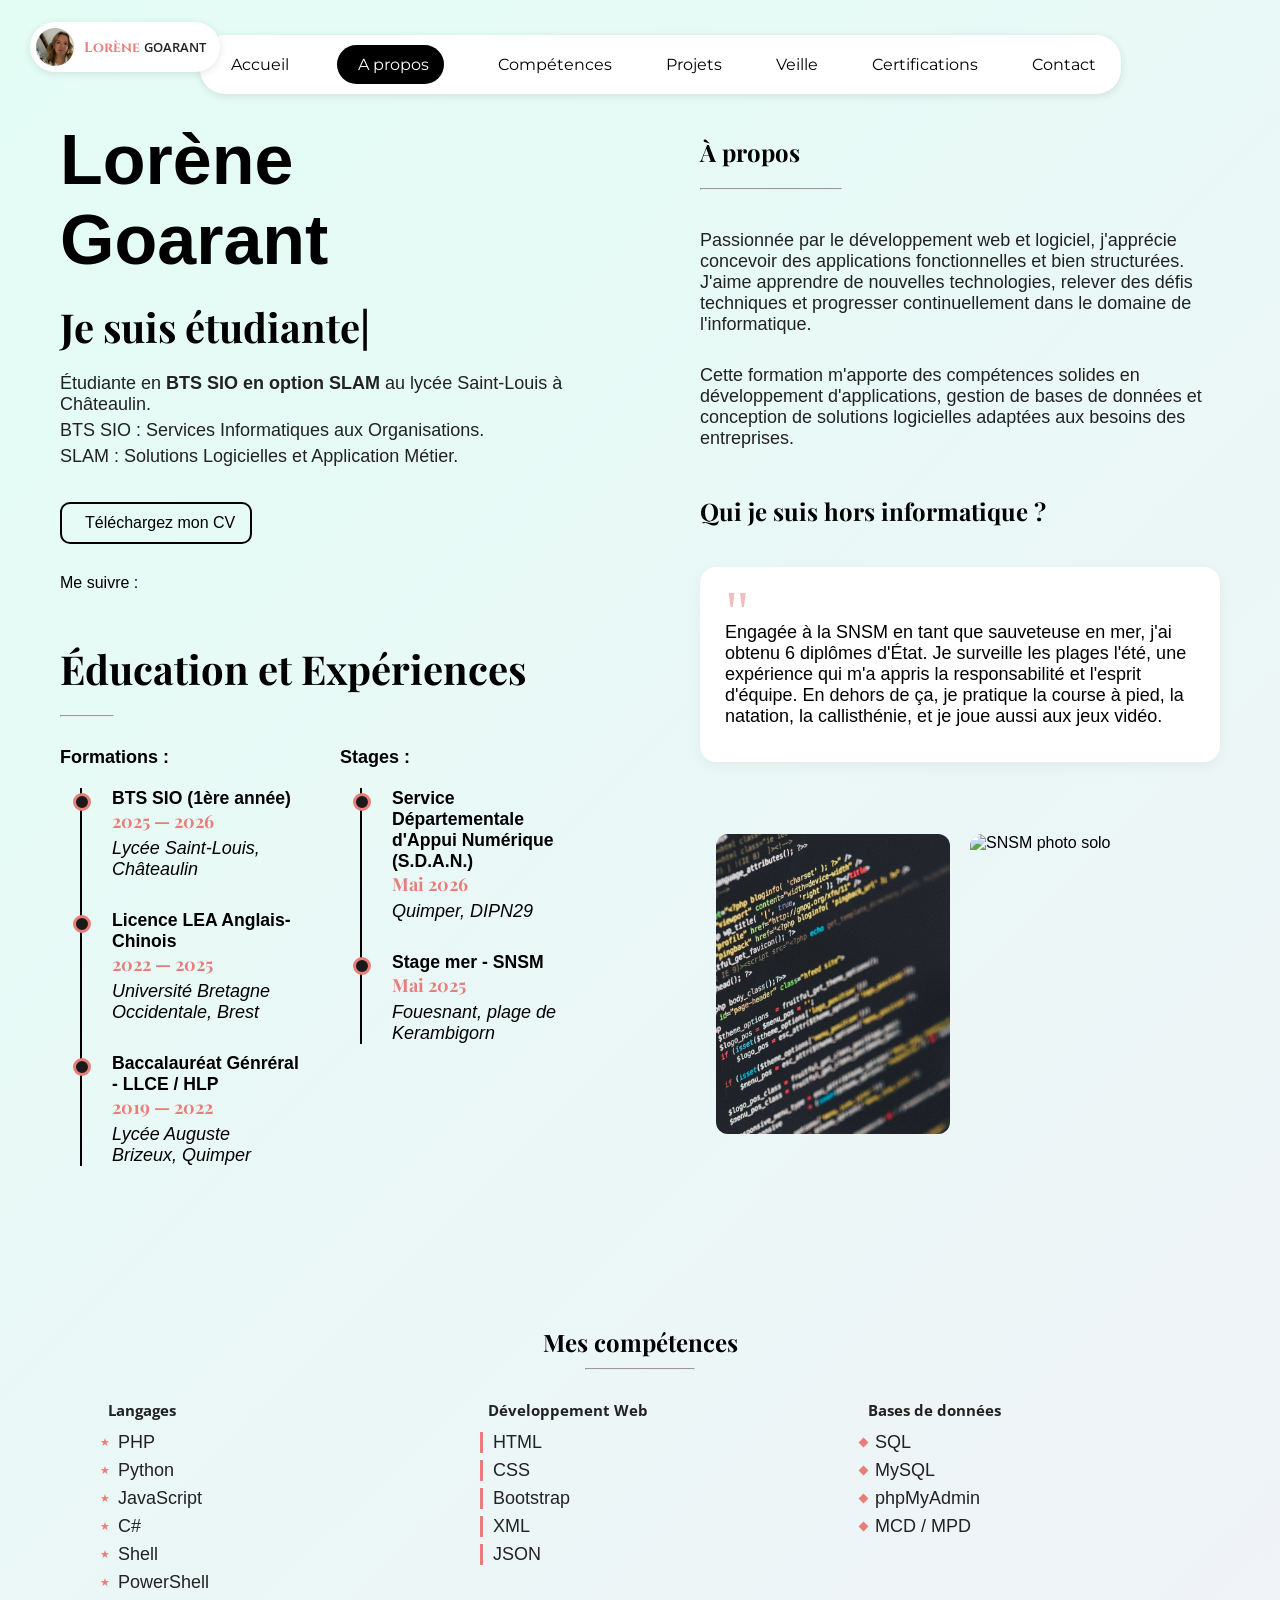
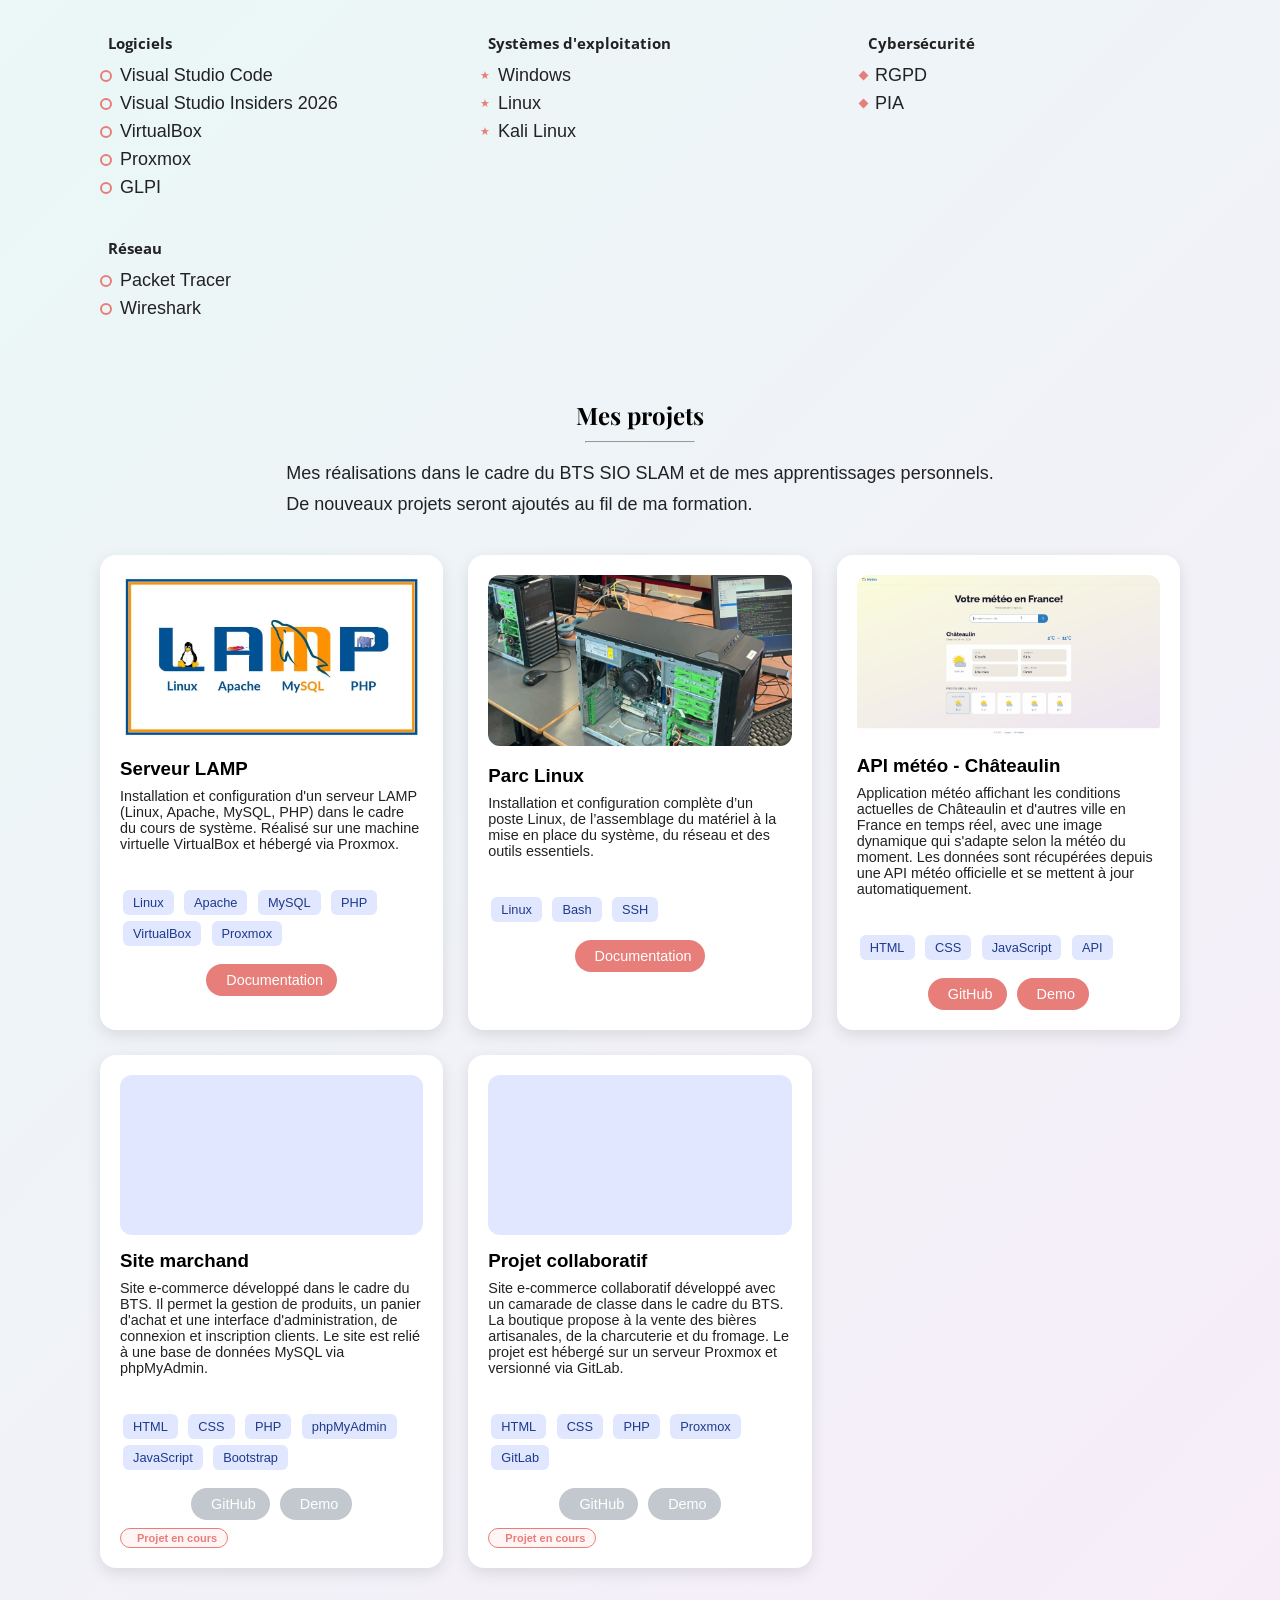
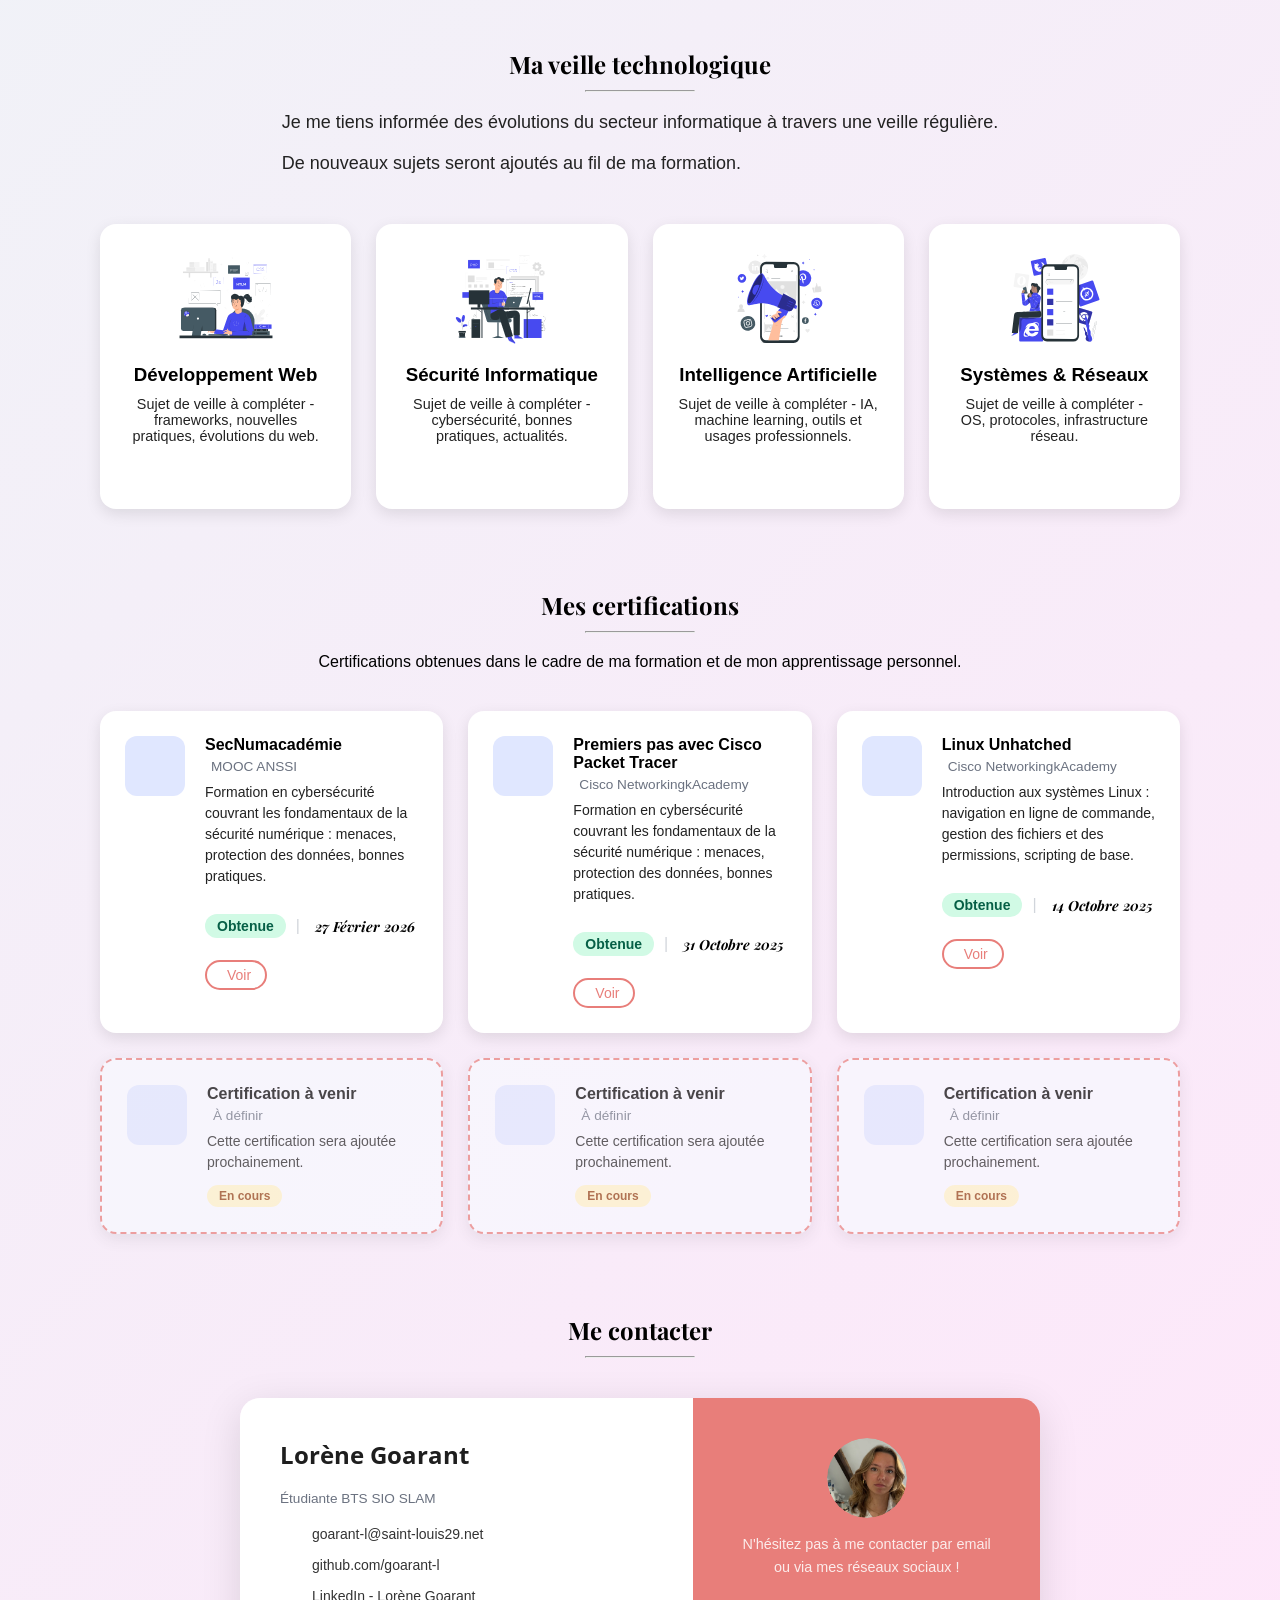
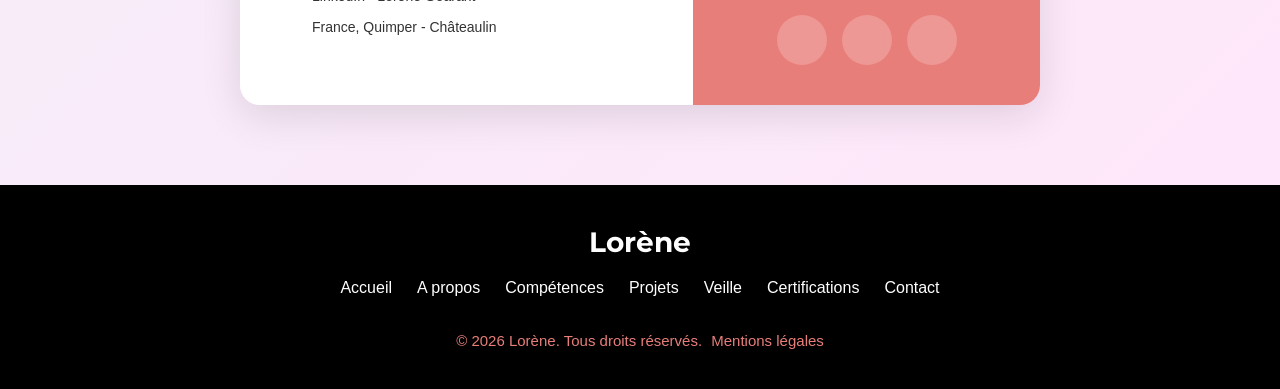
==== commit 26c30898: "ajout phrise chronologique" ====
--- a/index.html
+++ b/index.html
@@ -5,7 +5,7 @@
     <meta charset="UTF-8">
     <meta name="viewport" content="width=device-width, initial-scale=1.0">
     <title>Portfolio - Lorène Goarant</title>
-    <link rel="stylesheet" href="styles.css?v=7">
+    <link rel="stylesheet" href="styles.css?v=8">
     <link rel="preconnect" href="https://fonts.googleapis.com">
     <link rel="preconnect" href="https://fonts.gstatic.com" crossorigin>
     <link
@@ -79,9 +79,9 @@
                             <p>SLAM : Solutions Logicielles et Application Métier.</p>
 
                         </div>
-                        <div class="info-p2">
+                        <!-- <div class="info-p2">
                             <p><i class="fa-solid fa-location-dot"></i> Quimper-Châteaulin</p>
-                        </div>
+                        </div> -->
                         <div class="btnn">
                             <a href="images/PDF_CV_LG.pdf" target="_blank" class="btn-cv">
                                 <i class="btn-home1"><i class="fa-solid fa-download"></i> Téléchargez mon CV
@@ -89,9 +89,6 @@
                             </a>
                         </div>
 
-                        <div class="hhr">
-                            <hr>
-                        </div>
                         <div class="follow">
                             <p class="followw">Me suivre :</p>
                             <ul>
@@ -99,6 +96,65 @@
                                 <li><a href="https://www.linkedin.com/in/lor%C3%A8ne-goarant-26b82b312/"><i
                                             class="fa-brands fa-linkedin"></i></a></li>
                             </ul>
+                        </div>
+                        <div class="education-section">
+                            <div class="timeline-container">
+                                <h3 class="timeline-main-title">Éducation et Expériences</h3>
+                                <hr>
+                                <div class="timeline-grid">
+                                    <div class="timeline-column">
+                                        <h4 class="column-title"> Formations : </h4>
+                                        <div class="timeline">
+                                            <div class="timeline-item">
+                                                <div class="timeline-dot"></div>
+                                                <div class="timeline-content">
+                                                    <h4>BTS SIO (1ère année)</h4>
+                                                    <span class="timeline-date">2025 — 2026</span>
+                                                    <p>Lycée Saint-Louis, Châteaulin</p>
+                                                </div>
+                                            </div>
+                                            <div class="timeline-item">
+                                                <div class="timeline-dot"></div>
+                                                <div class="timeline-content">
+                                                    <h4>Licence LEA Anglais-Chinois</h4>
+                                                    <span class="timeline-date">2022 — 2025</span>
+                                                    <p>Université Bretagne Occidentale, Brest</p>
+                                                </div>
+                                            </div>
+                                            <div class="timeline-item">
+                                                <div class="timeline-dot"></div>
+                                                <div class="timeline-content">
+                                                    <h4>Baccalauréat Génréral - LLCE / HLP</h4>
+                                                    <span class="timeline-date">2019 — 2022</span>
+                                                    <p>Lycée Auguste Brizeux, Quimper</p>
+                                                </div>
+                                            </div>
+                                        </div>
+                                    </div>
+
+                                    <div class="timeline-column">
+                                        <h4 class="column-title"> Stages : </h4>
+                                        <div class="timeline">
+                                            <div class="timeline-item">
+                                                <div class="timeline-dot"></div>
+                                                <div class="timeline-content">
+                                                    <h4>Service Départementale d'Appui Numérique (S.D.A.N.)</h4>
+                                                    <span class="timeline-date">Mai 2026</span>
+                                                    <p>Quimper, DIPN29</p>
+                                                </div>
+                                            </div>
+                                            <div class="timeline-item">
+                                                <div class="timeline-dot"></div>
+                                                <div class="timeline-content">
+                                                    <h4>Stage mer - SNSM</h4>
+                                                    <span class="timeline-date">Mai 2025</span>
+                                                    <p>Fouesnant, plage de Kerambigorn</p>
+                                                </div>
+                                            </div>
+                                        </div>
+                                    </div>
+                                </div>
+                            </div>
                         </div>
                     </div>
                 </div>
@@ -133,7 +189,7 @@
                     </div>
 
                     <div class="about-info">
-                        <h2>Qui je suis hors informatique ?</h2>
+                        <h1>Qui je suis hors informatique ?</h1>
                         <div class="about-extra-dark">
                             <span class="about-extra-quote">"</span>
                             <p>Engagée à la SNSM en tant que sauveteuse en mer, j'ai obtenu 6 diplômes d'État. Je
--- a/styles.css
+++ b/styles.css
@@ -256,6 +256,109 @@
   border-radius: 10px;
 }
 
+
+/* Phrise chronologique*/
+
+.timeline {
+  position: relative;
+  padding-left: 30px;
+  border-left: 2px solid black;
+  margin-left: 20px;
+  margin-bottom: 20px;
+}
+
+.timeline-item {
+  position: relative;
+  margin-bottom: 30px;
+}
+
+.timeline-container {
+  margin-top: 40px;
+  text-align: left;
+}
+
+.timeline-title {
+  font-family: "Raleway", sans-serif;
+  font-size: 18px;
+  color: black;
+  /* Ta couleur fétiche */
+  margin-bottom: 25px;
+}
+
+.timeline-main-title {
+  font-family: "Playfair Display", serif;
+  font-size: 2rem;
+  margin-bottom: 30px;
+  color: #000;
+}
+
+.education-section {
+  width: 100%;
+  margin-top: 50px;
+}
+
+.timeline-grid {
+  display: grid;
+  grid-template-columns: 1fr 1fr;
+  /* Deux colonnes égales */
+  gap: 40px;
+}
+
+.column-title {
+  font-family: "Raleway", sans-serif;
+  font-size: 18px;
+  color: black;
+  margin-bottom: 20px;
+  display: flex;
+  align-items: center;
+  gap: 10px;
+}
+
+.timeline-dot {
+  position: absolute;
+  left: -39px;
+  /* Aligné sur la ligne */
+  top: 5px;
+  width: 12px;
+  height: 12px;
+  background-color: #1a1a1a;
+  /* Fond sombre comme ton site */
+  border: 3px solid #e87e7a;
+  /* Cercle rose */
+  border-radius: 50%;
+
+}
+
+.timeline-date {
+  display: block;
+  font-size: 18px;
+  color: #e87e7a;
+  font-weight: bold;
+  margin-bottom: 5px;
+  font-family: 'Playfair Display', serif;
+  /* font-style: italic; */
+  font-weight: 700;
+}
+
+.timeline-content h4 {
+  font-family: "Roboto", sans-serif;
+  font-size: 1.1rem;
+  color: #000;
+  margin: 0;
+}
+
+.timeline-content p {
+  font-size: 18px;
+  color: black;
+  margin: 0;
+  font-style: italic;
+}
+
+.education-section hr {
+  width: 10%;
+  margin-bottom: 30px;
+}
+
 /* fine home */
 
 /* A propos */
@@ -280,6 +383,7 @@
 .about .hrrr {
   width: 30%;
   padding-bottom: 40px;
+  /* margin-bottom: 40px; */
 }
 
 .info-about {
@@ -361,6 +465,11 @@
   border-radius: 16px;
   padding: 28px;
   position: relative;
+  margin-top: 40px;
+  padding: 25px;
+  border-radius: 16px;
+  position: relative;
+  box-shadow: 0 4px 15px rgba(0, 0, 0, 0.05);
 }
 
 .about-extra-quote {
@@ -376,11 +485,12 @@
 }
 
 .about-extra-dark p {
-  font-size: 0.95rem;
+  font-size: 18px;
   color: black;
-  line-height: 1.9;
+  /* line-height: 1.9; */
   padding-bottom: 0 !important;
-  margin-bottom: 20px;
+  padding-top: 20px;
+  margin-bottom: 10px;
 }
 
 .card {
@@ -638,8 +748,10 @@
 }
 
 .btn-doc {
-  text-decoration: none; /* Enlève le trait sous le bouton */
-  display: inline-block; /* Pour que le lien englobe bien le bouton */
+  text-decoration: none;
+  /* Enlève le trait sous le bouton */
+  display: inline-block;
+  /* Pour que le lien englobe bien le bouton */
 }
 
 /* Optionnel : si tu veux un effet au survol spécifique */
@@ -1235,52 +1347,53 @@
 
 /* Mention légales */
 .mentions-page .back-nav {
-    width: 100%;
-    max-width: 800px;
-    margin-bottom: 20px;
+  width: 100%;
+  max-width: 800px;
+  margin-bottom: 20px;
 }
 
 .mentions-page .back-nav a {
-    text-decoration: none;
-    color: #222;
-    font-family: 'Roboto', sans-serif;
-    font-weight: bold;
-    transition: 0.3s;
+  text-decoration: none;
+  color: #222;
+  font-family: 'Roboto', sans-serif;
+  font-weight: bold;
+  transition: 0.3s;
 }
 
 .mentions-page .back-nav a:hover {
-    color: #e87e7a;
+  color: #e87e7a;
 }
 
 .mentions-page .subtitle {
-    font-family: 'Raleway', sans-serif;
-    letter-spacing: 2px;
-    color: #e87e7a;
-    font-weight: bold;
+  font-family: 'Raleway', sans-serif;
+  letter-spacing: 2px;
+  color: #e87e7a;
+  font-weight: bold;
 }
 
 .mentions-block {
-    margin-bottom: 30px; /* Remplace les <br> pour l'espacement entre blocs */
+  margin-bottom: 30px;
+  /* Remplace les <br> pour l'espacement entre blocs */
 }
 
 .mentions-block a {
-    color: inherit;
-    text-decoration: none;
-    font-weight: 500;
+  color: inherit;
+  text-decoration: none;
+  font-weight: 500;
 }
 
 .mentions-block a:hover {
-    text-decoration: underline;
-    color: #e87e7a;
+  text-decoration: underline;
+  color: #e87e7a;
 }
 
 /* On réutilise tes styles existants pour about-info p strong etc. */
 .about-info p strong {
-    display: block;
-    color: #e87e7a;
-    font-family: "Raleway", sans-serif;
-    font-size: 20px;
-    margin-bottom: 8px;
+  display: block;
+  color: #e87e7a;
+  font-family: "Raleway", sans-serif;
+  font-size: 20px;
+  margin-bottom: 8px;
 }
 
 
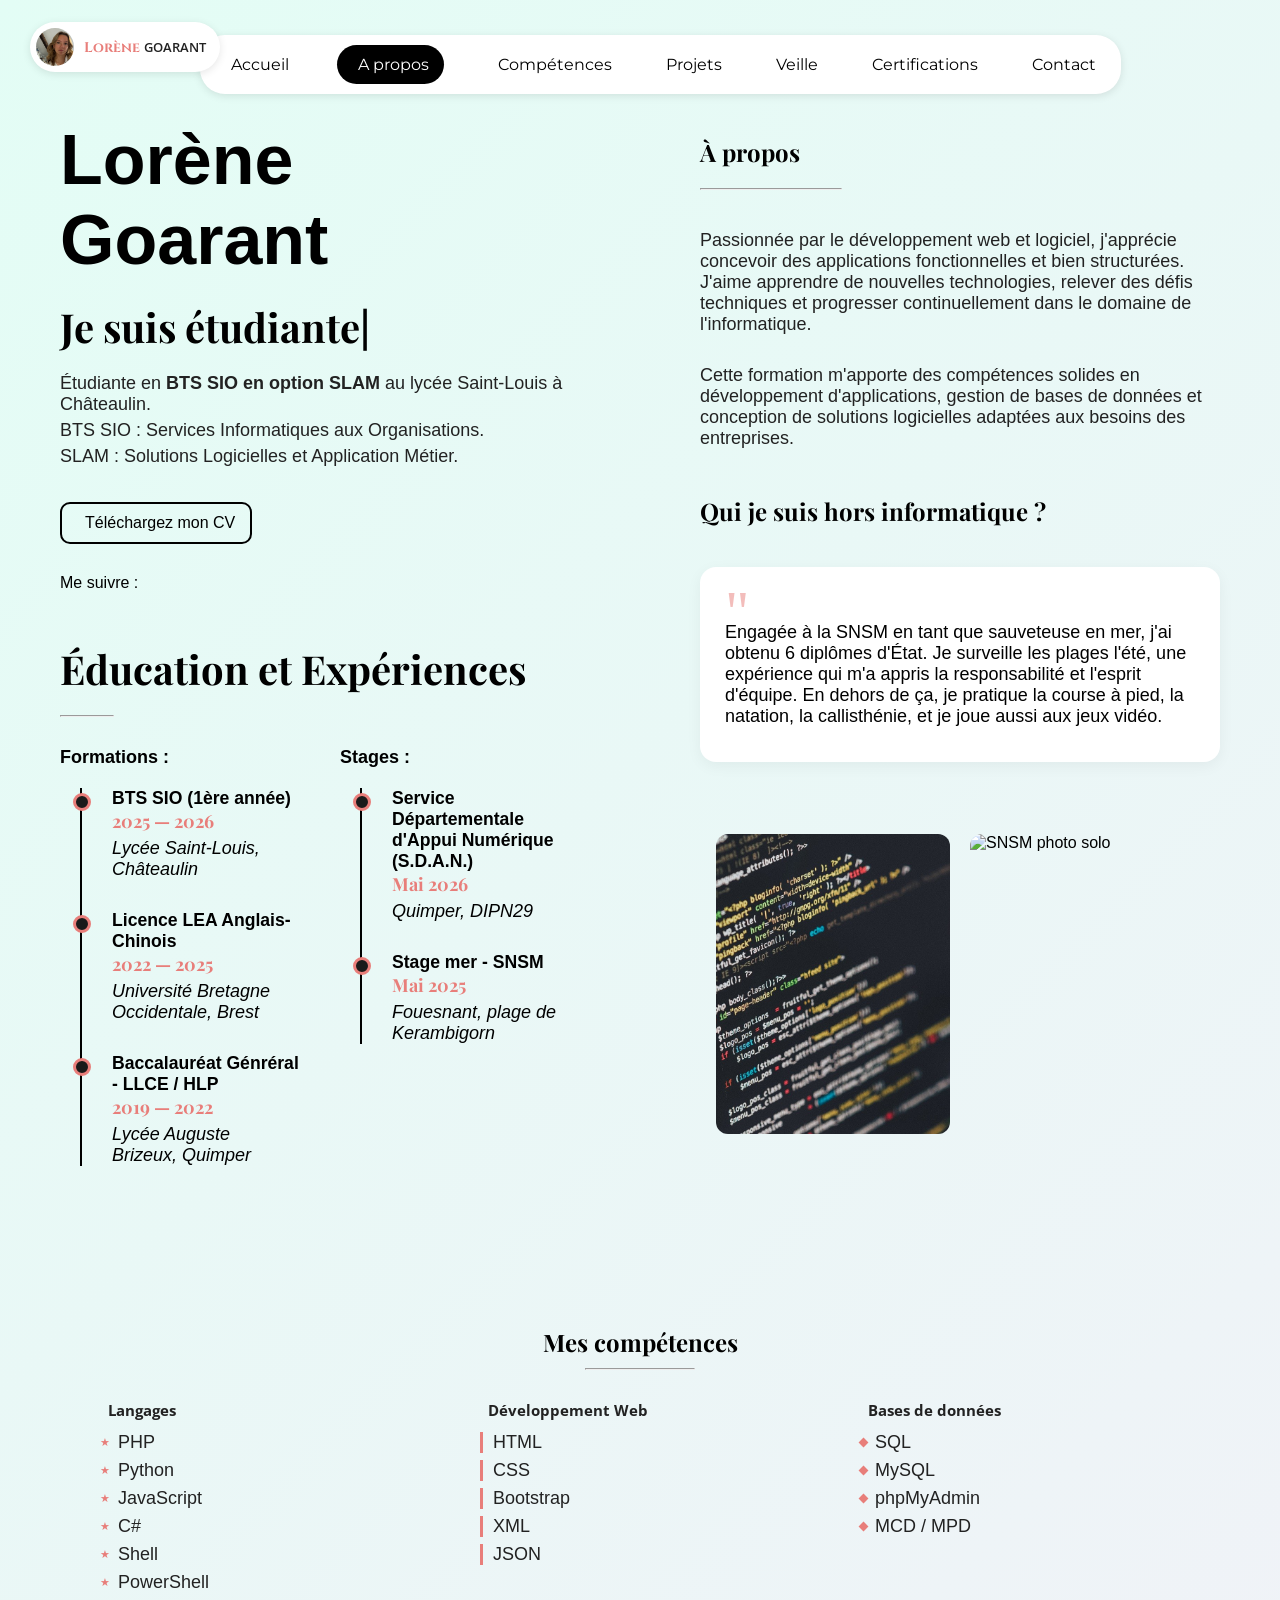
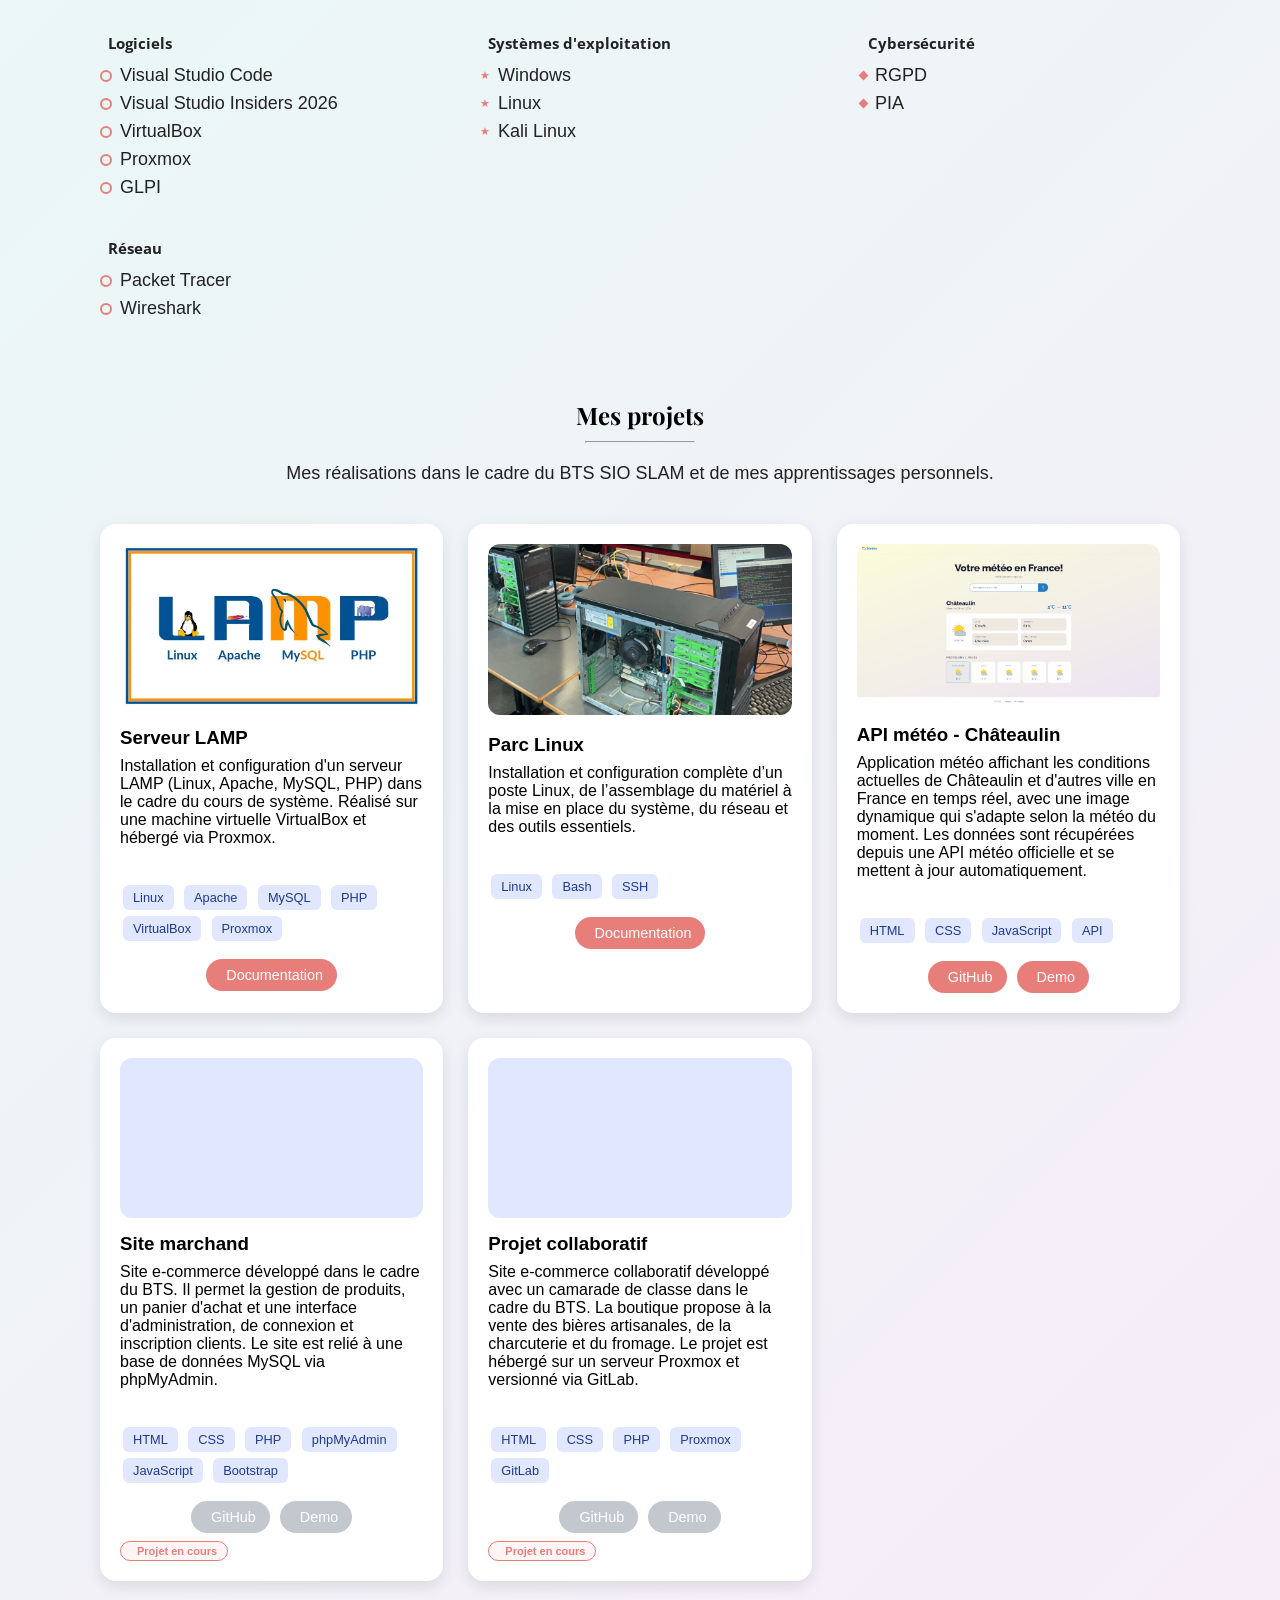
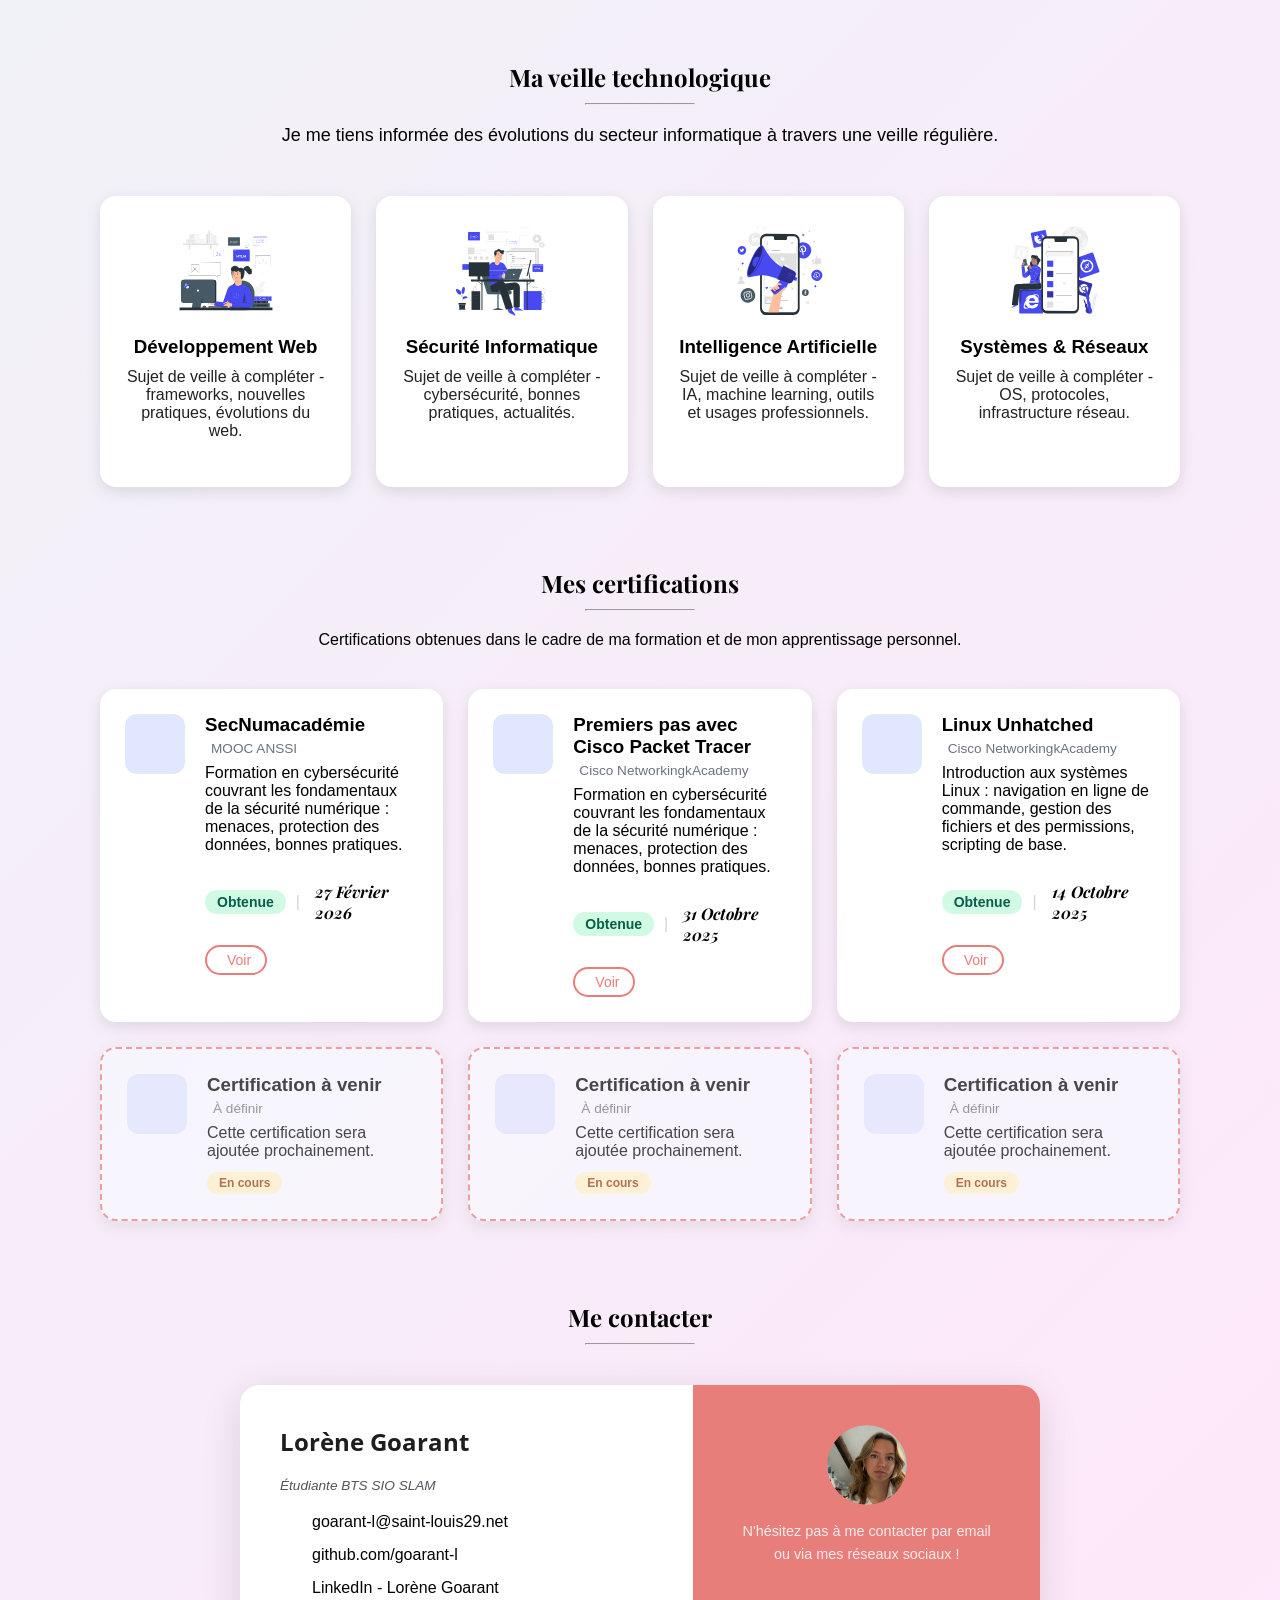
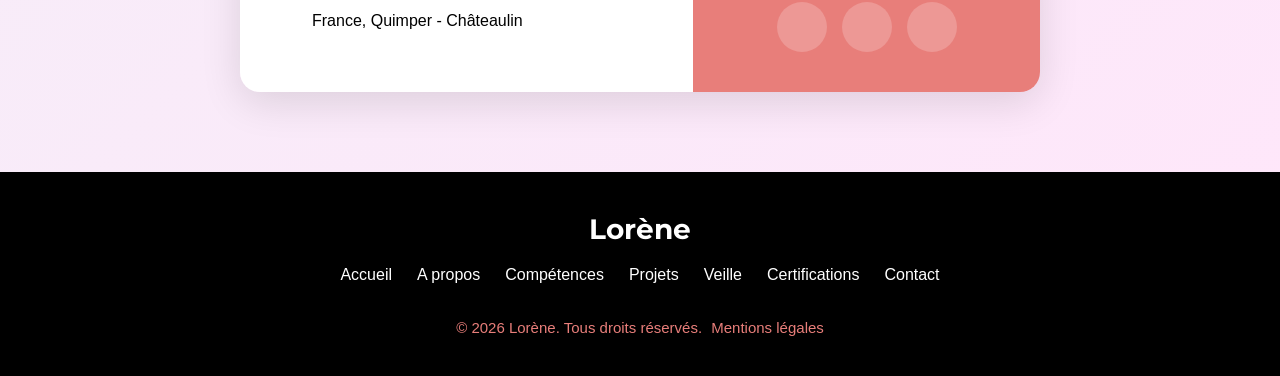
==== commit ede592ac: "petite modif font-size" ====
--- a/index.html
+++ b/index.html
@@ -5,7 +5,7 @@
     <meta charset="UTF-8">
     <meta name="viewport" content="width=device-width, initial-scale=1.0">
     <title>Portfolio - Lorène Goarant</title>
-    <link rel="stylesheet" href="styles.css?v=8">
+    <link rel="stylesheet" href="styles.css?v=9">
     <link rel="preconnect" href="https://fonts.googleapis.com">
     <link rel="preconnect" href="https://fonts.gstatic.com" crossorigin>
     <link
@@ -298,7 +298,6 @@
         <hr>
         <div class="info-pro">
             <p>Mes réalisations dans le cadre du BTS SIO SLAM et de mes apprentissages personnels.</p>
-            <p>De nouveaux projets seront ajoutés au fil de ma formation.</p>
         </div>
         <div class="projects-container">
             <div class="project-card">
@@ -445,7 +444,6 @@
         <hr>
         <div class="info-pro">
             <p>Je me tiens informée des évolutions du secteur informatique à travers une veille régulière.</p>
-            <p>De nouveaux sujets seront ajoutés au fil de ma formation.</p>
         </div>
         <div class="services-container">
             <div class="service-card">
@@ -595,7 +593,7 @@
                     </div>
                     <div class="contact-item">
                         <i class="fa-solid fa-location-dot"></i>
-                        <span>France, Quimper - Châteaulin</span>
+                        <a href="#">France, Quimper - Châteaulin</a>
                     </div>
                 </div>
             </div>
--- a/styles.css
+++ b/styles.css
@@ -694,8 +694,8 @@
 }
 
 .project-card p {
-  color: #222;
-  font-size: 0.9rem;
+  color: black;
+  font-size: 16px;
   margin-bottom: 15px;
 }
 
@@ -848,7 +848,7 @@
 
 .services p {
   font-size: 18px;
-  color: #222;
+  color: black;
   font-family: "Roboto", sans-serif;
   padding-bottom: 20px;
 }
@@ -904,7 +904,7 @@
 
 .service-card p {
   color: #222;
-  font-size: 0.9rem;
+  font-size: 16px;
   transition: color 0.5s;
   position: relative;
   z-index: 1;
@@ -942,8 +942,8 @@
   flex-direction: column;
 }
 
-.certifications>p {
-  font-size: 18px;
+.certifications > p {
+  font-size: 16px;
   color: #222;
   font-family: "Roboto", sans-serif;
   padding-bottom: 20px;
@@ -993,7 +993,7 @@
   font-family: 'Playfair Display', serif;
   font-style: italic;
   font-weight: 700;
-  font-size: 14px;
+  font-size: 16px;
   color: black;
   margin-top: 6px;
   display: flex;
@@ -1048,7 +1048,7 @@
 .certif-body h3 {
   color: black;
   margin-bottom: 5px;
-  font-size: 1rem;
+  /* font-size: 1rem; */
 }
 
 .certif-issuer {
@@ -1061,10 +1061,10 @@
 }
 
 .certif-desc {
-  font-size: 14px !important;
-  color: #222;
+  font-size: 16px !important;
+  color: black;
   margin-bottom: 12px;
-  line-height: 1.5;
+  /* line-height: 1.5; */
 }
 
 .certif-badge {
@@ -1122,7 +1122,7 @@
 .contact p {
   padding-bottom: 20px;
   font-size: 13px;
-  color: rgb(50, 50, 50);
+  color: black;
 }
 
 .contact h1 {
@@ -1163,7 +1163,8 @@
 
 .contact-card-sub {
   font-size: 0.85rem !important;
-  color: #6b7280 !important;
+  font-style: italic;
+  color: #50555c !important;
   padding-bottom: 0 !important;
 }
 
@@ -1189,7 +1190,8 @@
 }
 
 .contact-card-left .contact-item a {
-  color: #333;
+  color: black;
+  font-size: 16px;
   text-decoration: none;
   transition: color 0.3s;
 }
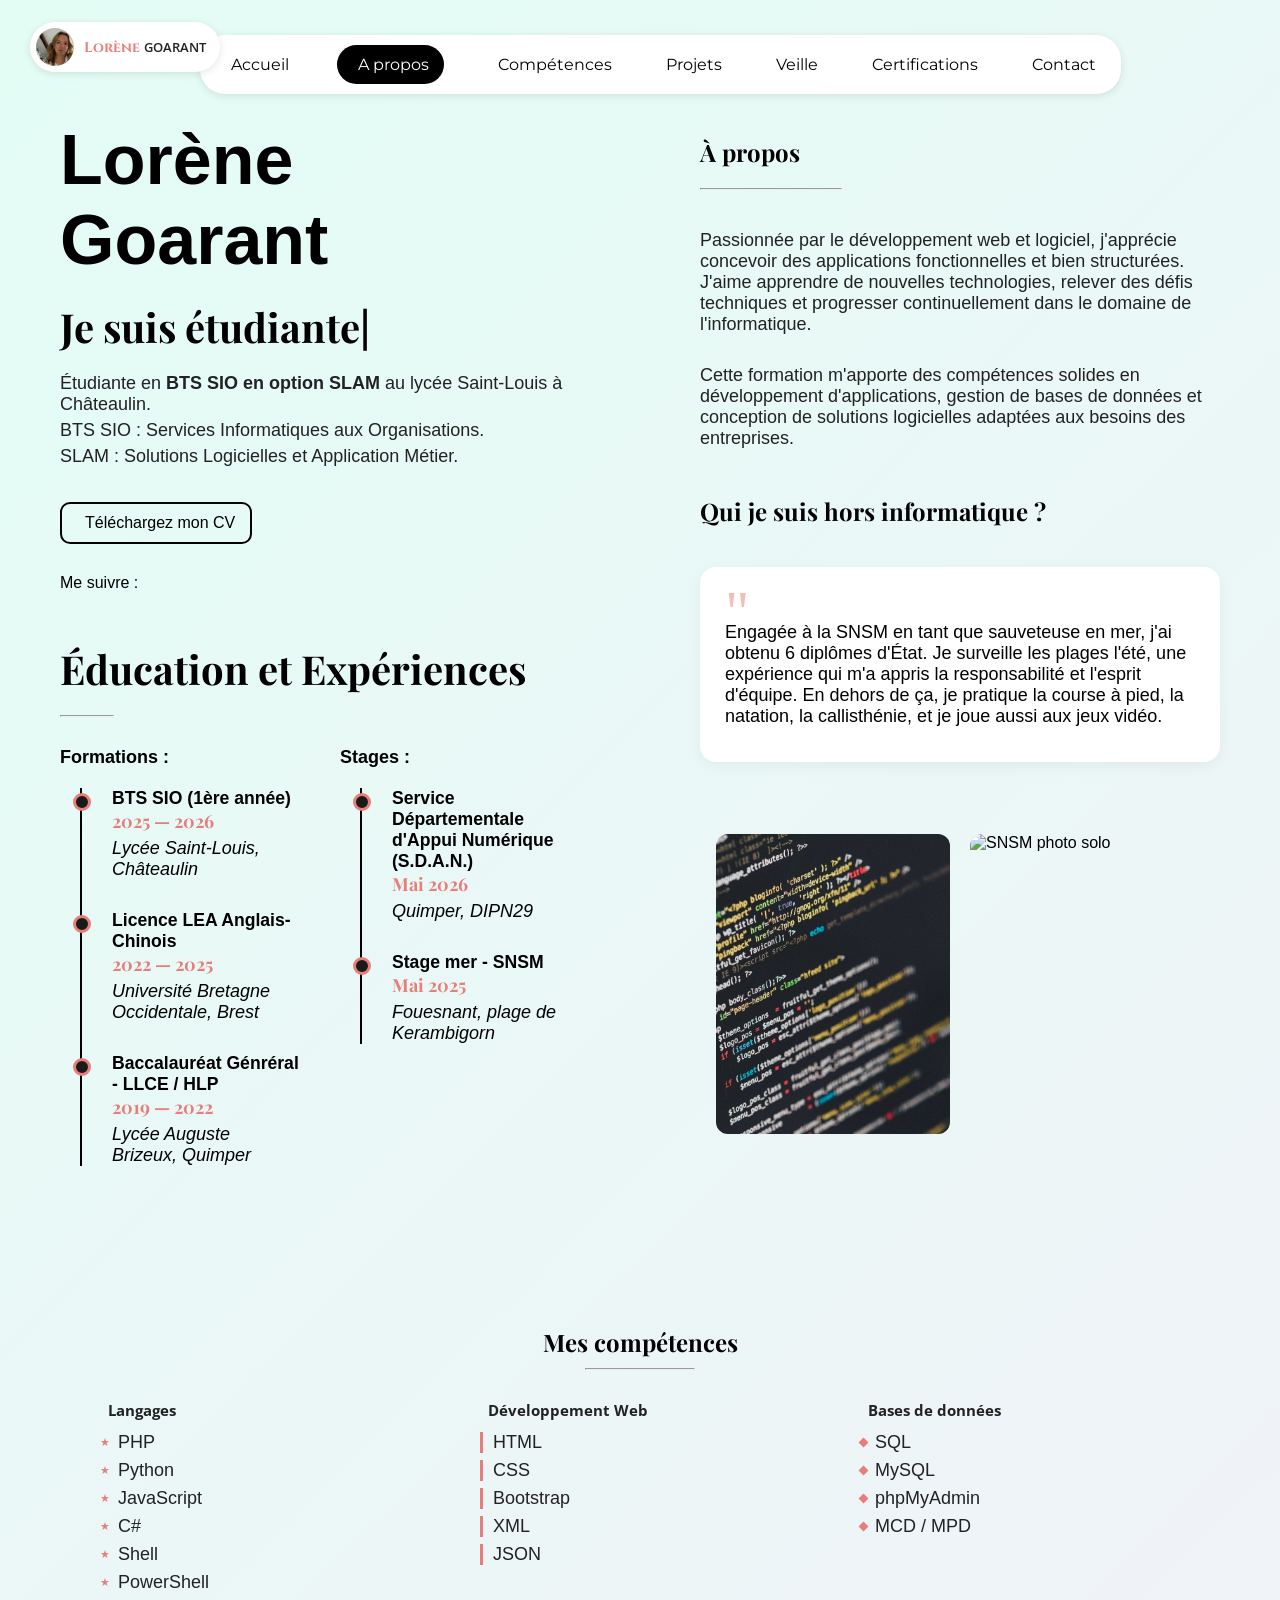
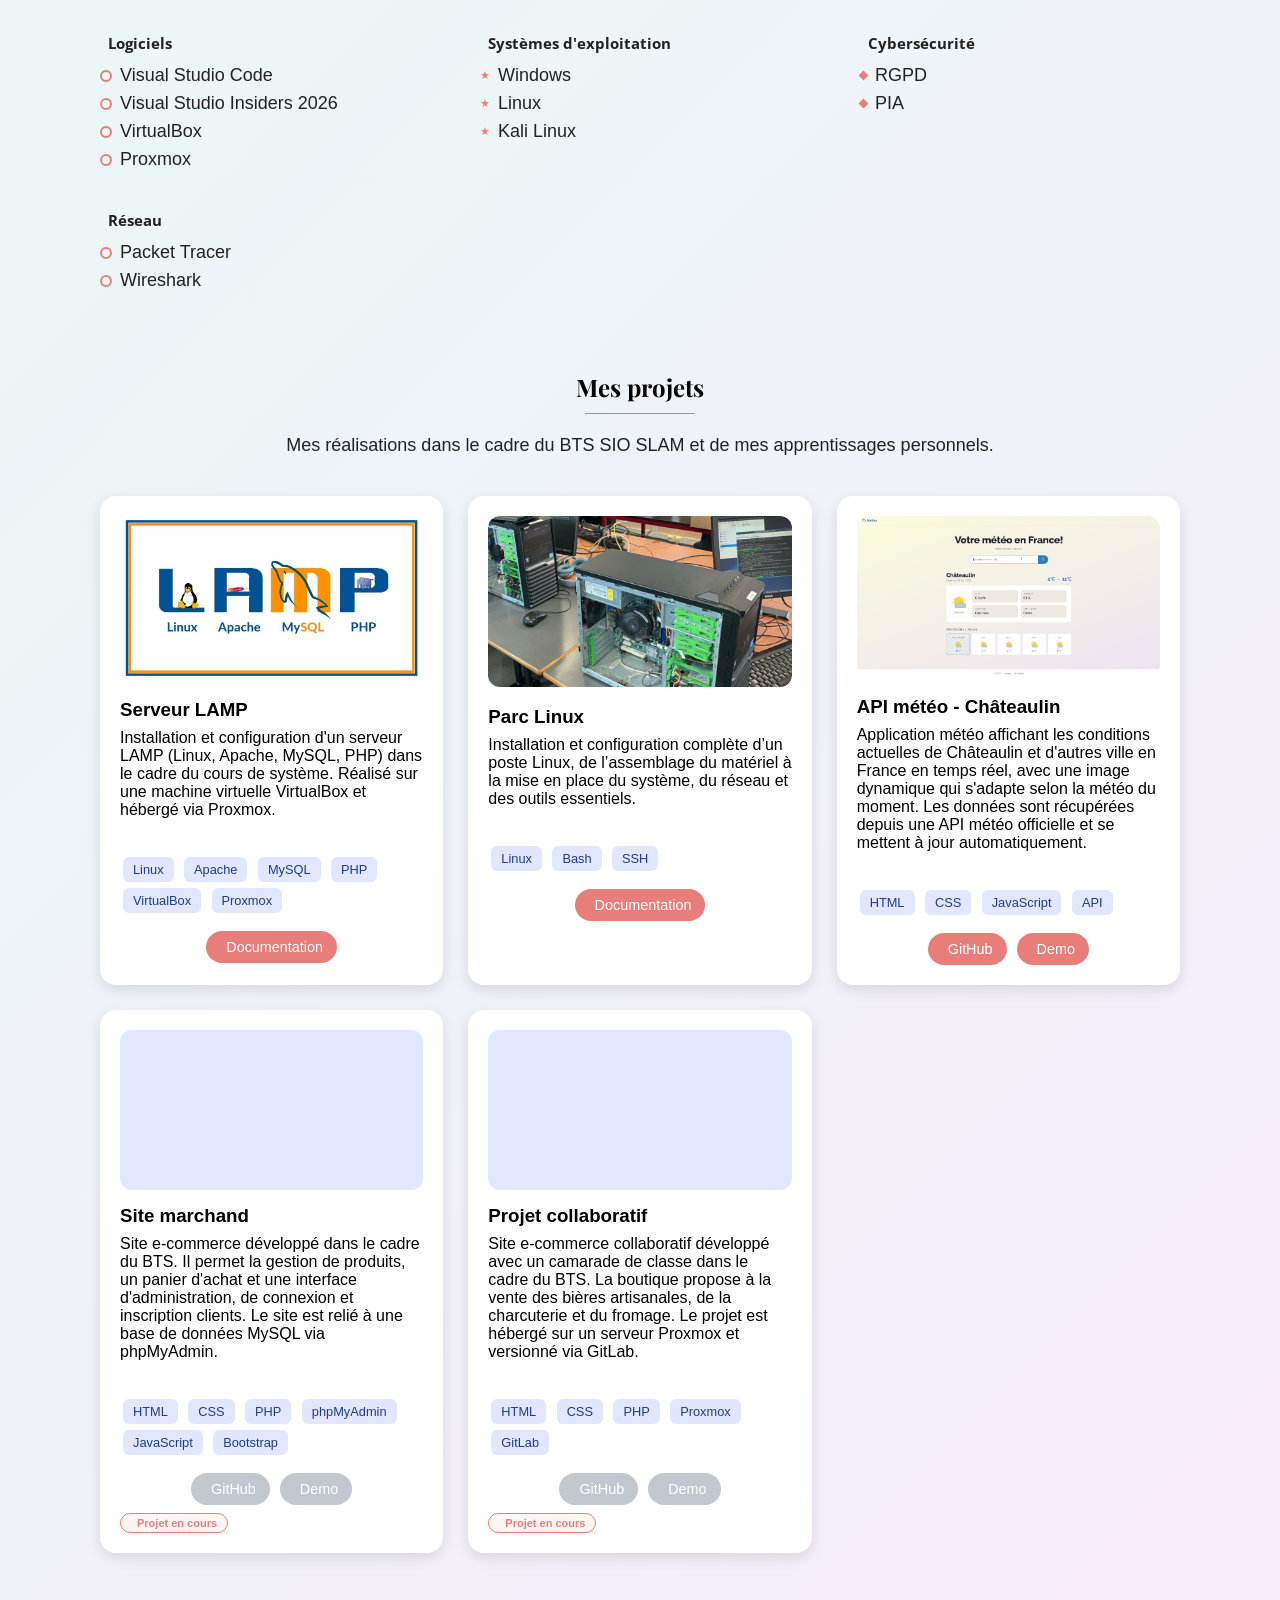
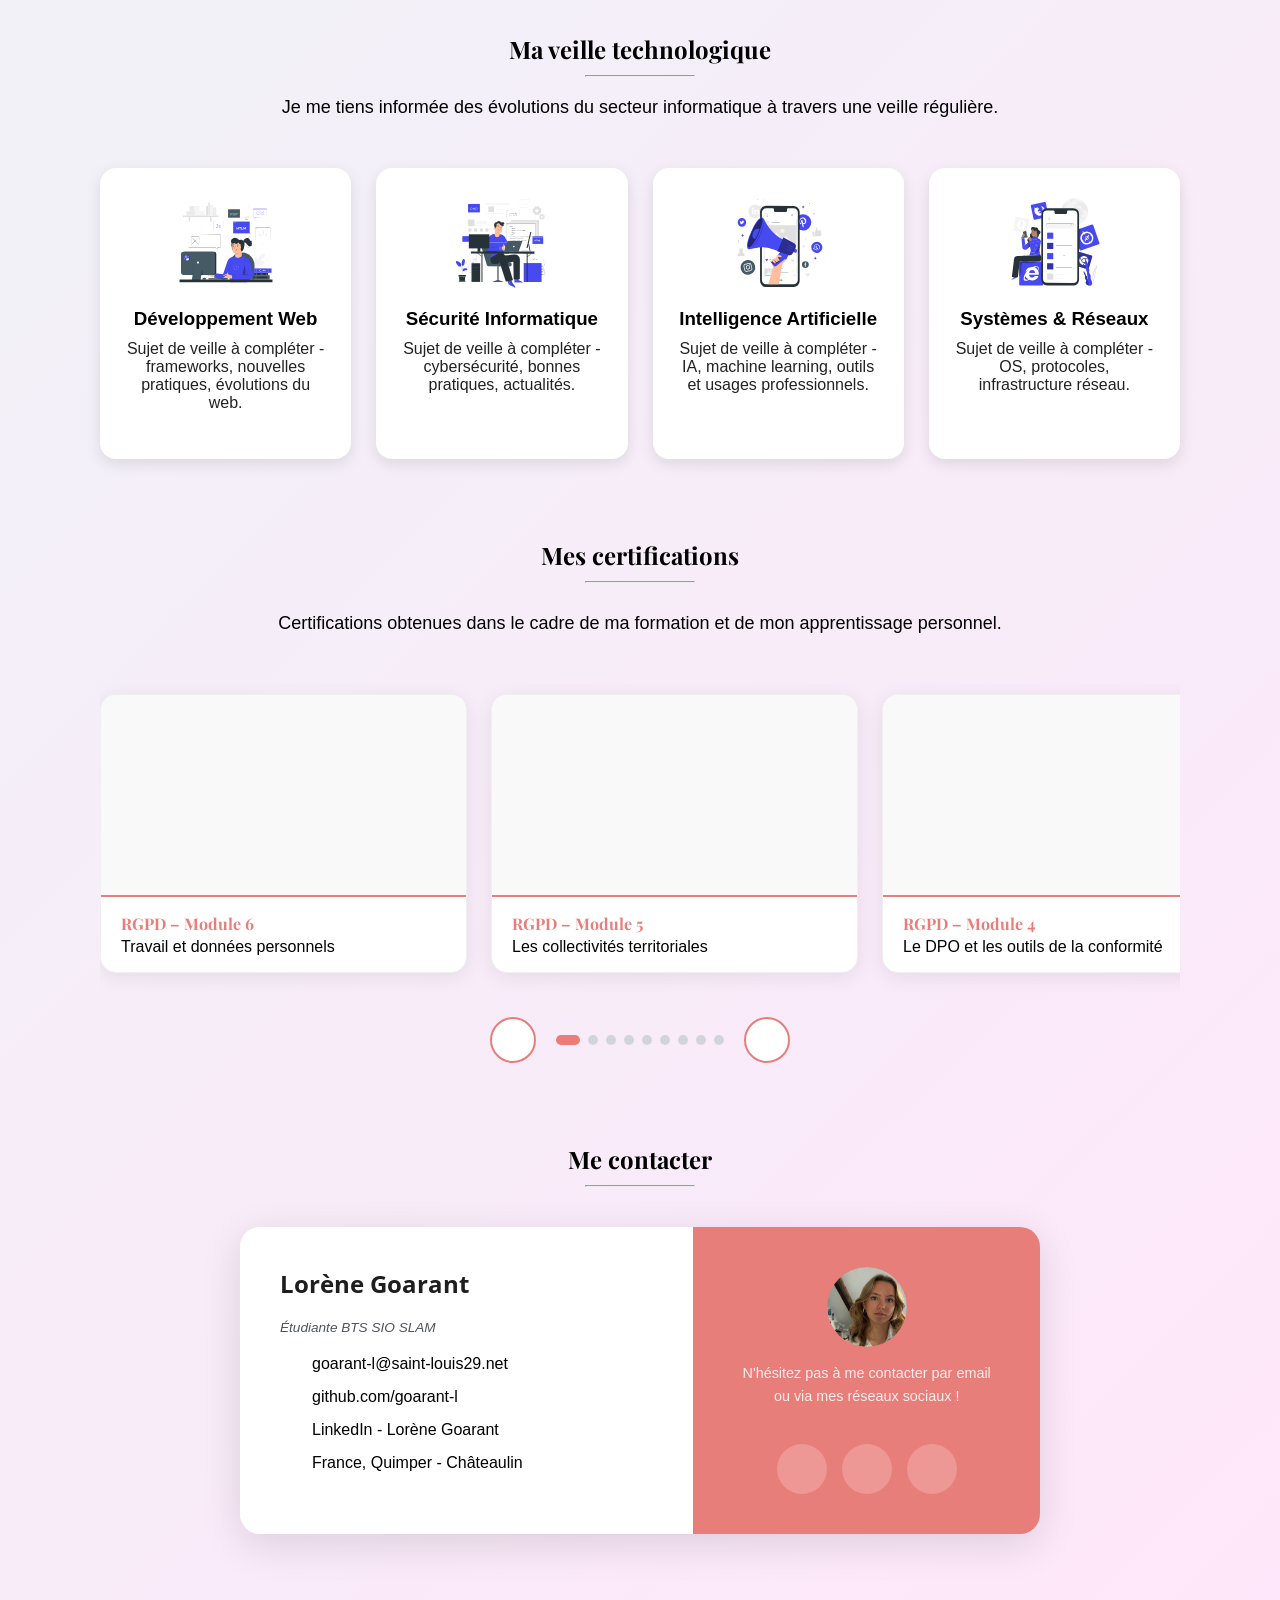
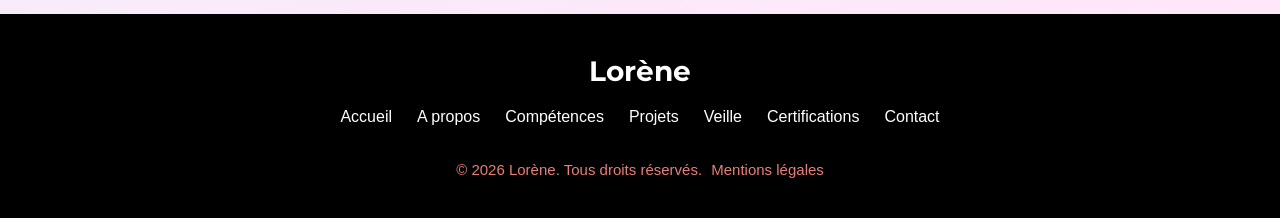
==== commit 1a6f1a1a: "ajout certif, et ajout carroussel" ====
--- a/index.html
+++ b/index.html
@@ -5,7 +5,7 @@
     <meta charset="UTF-8">
     <meta name="viewport" content="width=device-width, initial-scale=1.0">
     <title>Portfolio - Lorène Goarant</title>
-    <link rel="stylesheet" href="styles.css?v=9">
+    <link rel="stylesheet" href="styles.css?v=10">
     <link rel="preconnect" href="https://fonts.googleapis.com">
     <link rel="preconnect" href="https://fonts.gstatic.com" crossorigin>
     <link
@@ -259,7 +259,6 @@
                     <li>Visual Studio Insiders 2026</li>
                     <li>VirtualBox</li>
                     <li>Proxmox</li>
-                    <li>GLPI</li>
                 </ul>
             </div>
 
@@ -470,100 +469,280 @@
         </div>
     </section>
     <!-- Certifications -->
+
     <section class="certifications" id="certifications">
+        <div class="container-certif">
+            <h1>Mes certifications</h1>
+            <hr>
+            <div class="info-pro">
+                <p>Certifications obtenues dans le cadre de ma formation et de mon apprentissage personnel.</p>
+            </div>
+            <div class="certifications-container" id="certifContainer">
+                <div class="certifications-track">
+
+                    <div class="certification-card" onclick="openCertif('images/cnil_RGPD_certif.pdf')">
+                        <div class="cert-image">
+                            <iframe src="images/cnil_RGPD_certif.pdf#toolbar=0&navpanes=0&scrollbar=0"
+                                tabindex="-1"></iframe>
+                        </div>
+                        <div class="cert-content">
+                            <h3>RGPD – Module 6</h3>
+                            <p>Travail et données personnels</p>
+                        </div>
+                    </div>
+
+                    <div class="certification-card" onclick="openCertif('images/cnil_RGPD_module5_certif.pdf')">
+                        <div class="cert-image">
+                            <iframe src="images/cnil_RGPD_module5_certif.pdf#toolbar=0&navpanes=0&scrollbar=0"
+                                tabindex="-1"></iframe>
+                        </div>
+                        <div class="cert-content">
+                            <h3>RGPD – Module 5</h3>
+                            <p>Les collectivités territoriales</p>
+                        </div>
+                    </div>
+
+                    <div class="certification-card" onclick="openCertif('images/cnil_RGPD_module4_certif.pdf')">
+                        <div class="cert-image">
+                            <iframe src="images/cnil_RGPD_module4_certif.pdf#toolbar=0&navpanes=0&scrollbar=0"
+                                tabindex="-1"></iframe>
+                        </div>
+                        <div class="cert-content">
+                            <h3>RGPD – Module 4</h3>
+                            <p>Le DPO et les outils de la conformité</p>
+                        </div>
+                    </div>
+
+                    <div class="certification-card" onclick="openCertif('images/cnil_RGPD_module3_certif.pdf')">
+                        <div class="cert-image">
+                            <iframe src="images/cnil_RGPD_module3_certif.pdf#toolbar=0&navpanes=0&scrollbar=0"
+                                tabindex="-1"></iframe>
+                        </div>
+                        <div class="cert-content">
+                            <h3>RGPD – Module 3</h3>
+                            <p>Les responsabilités des acteurs</p>
+                        </div>
+                    </div>
+
+                    <div class="certification-card" onclick="openCertif('images/cnil_RGPD_module2_certif.pdf')">
+                        <div class="cert-image">
+                            <iframe src="images/cnil_RGPD_module2_certif.pdf#toolbar=0&navpanes=0&scrollbar=0"
+                                tabindex="-1"></iframe>
+                        </div>
+                        <div class="cert-content">
+                            <h3>RGPD – Module 2</h3>
+                            <p>Les principes de la protection des données</p>
+                        </div>
+                    </div>
+
+                    <div class="certification-card" onclick="openCertif('images/cnil_RGPD_module1_certif.pdf')">
+                        <div class="cert-image">
+                            <iframe src="images/cnil_RGPD_module1_certif.pdf#toolbar=0&navpanes=0&scrollbar=0"
+                                tabindex="-1"></iframe>
+                        </div>
+                        <div class="cert-content">
+                            <h3>RGPD – Module 1</h3>
+                            <p>Le RGPD et ses notions clés</p>
+                        </div>
+                    </div>
+
+                    <div class="certification-card" onclick="openCertif('images/attestation_mooc_lorene_goarant.pdf')">
+                        <div class="cert-image">
+                            <iframe src="images/attestation_mooc_lorene_goarant.pdf#toolbar=0&navpanes=0&scrollbar=0"
+                                tabindex="-1"></iframe>
+                        </div>
+                        <div class="cert-content">
+                            <h3>SecNumacadémie</h3>
+                            <p>MOOC ANSSI – Cybersécurité</p>
+                        </div>
+                    </div>
+
+                    <div class="certification-card" onclick="openCertif('images/certif_cisco_packet_tracer_LG.pdf')">
+                        <div class="cert-image">
+                            <iframe src="images/certif_cisco_packet_tracer_LG.pdf#toolbar=0&navpanes=0&scrollbar=0"
+                                tabindex="-1"></iframe>
+                        </div>
+                        <div class="cert-content">
+                            <h3>Cisco Packet Tracer</h3>
+                            <p>Cisco Networking Academy</p>
+                        </div>
+                    </div>
+
+                    <div class="certification-card" onclick="openCertif('images/certif_linux_lorene_goarant.pdf')">
+                        <div class="cert-image">
+                            <iframe src="images/certif_linux_lorene_goarant.pdf#toolbar=0&navpanes=0&scrollbar=0"
+                                tabindex="-1"></iframe>
+                        </div>
+                        <div class="cert-content">
+                            <h3>Linux Unhatched</h3>
+                            <p>Cisco Networking Academy</p>
+                        </div>
+                    </div>
+
+                </div>
+            </div>
+
+            <div class="certif-slider-controls">
+                <button class="certif-slider-btn cert-prev" id="certPrev">
+                    <i class="fa-solid fa-chevron-left"></i>
+                </button>
+                <div class="certif-slider-indicators" id="certIndicators"></div>
+                <button class="certif-slider-btn cert-next" id="certNext">
+                    <i class="fa-solid fa-chevron-right"></i>
+                </button>
+            </div>
+        </div>
+    </section>
+
+
+    <!-- <section class="certifications" id="certifications">
         <h1>Mes certifications</h1>
         <hr>
         <div class="info-pro">
             <p>Certifications obtenues dans le cadre de ma formation et de mon apprentissage personnel.</p>
         </div>
-        <div class="certif-container">
-            <div class="certif-card">
-                <div class="certif-icon"><i class="fa-solid fa-shield-halved fa-2x"></i></div>
-                <div class="certif-body">
-                    <h3>SecNumacadémie</h3>
-                    <p class="certif-issuer"><i class="fa-solid fa-building"></i> MOOC ANSSI</p>
-                    <p class="certif-desc">Formation en cybersécurité couvrant les fondamentaux de la sécurité
-                        numérique : menaces, protection des données, bonnes pratiques.</p>
-                    <div class="certif-footer">
-                        <div class="certif-status-row">
-                            <span class="certif-badge obtained">Obtenue</span>
-                            <span class="separator">|</span>
-                            <p class="certif-date"><i class="fa-regular fa-calendar"></i> 27 Février 2026</p>
-                        </div>
-                        <button class="btn-certif" onclick="openCertif('images/attestation_mooc_lorene_goarant.pdf')">
-                            <i class="fa-solid fa-eye"></i> Voir
-                        </button>
-                    </div>
-                </div>
-            </div>
-            <div class="certif-card">
-                <div class="certif-icon"><i class="fa-solid fa-globe fa-2x"></i></div>
-                <div class="certif-body">
-                    <h3>Premiers pas avec Cisco Packet Tracer</h3>
-                    <p class="certif-issuer"><i class="fa-solid fa-building"></i> Cisco NetworkingkAcademy</p>
-                    <p class="certif-desc">Formation en cybersécurité couvrant les fondamentaux de la sécurité
-                        numérique
-                        : menaces, protection des données, bonnes pratiques.</p>
-                    <div class="certif-footer">
-                        <div class="certif-status-row">
-                            <span class="certif-badge obtained">Obtenue</span>
-                            <span style="color: #d1d5db;">|</span>
-                            <p class="certif-date"><i class="fa-regular fa-calendar"></i> 31 Octobre 2025</p>
-                        </div>
-                        <button class="btn-certif" onclick="openCertif('images/certif_cisco_packet_tracer_LG.pdf')">
-                            <i class="fa-solid fa-eye"></i> Voir
-                        </button>
-                    </div>
-                </div>
-            </div>
-            <div class="certif-card">
-                <div class="certif-icon"><i class="fa-brands fa-linux fa-2x"></i></div>
-                <div class="certif-body">
-                    <h3>Linux Unhatched</h3>
-                    <p class="certif-issuer"><i class="fa-solid fa-building"></i> Cisco NetworkingkAcademy</p>
-                    <p class="certif-desc">Introduction aux systèmes Linux : navigation en ligne de commande,
-                        gestion
-                        des fichiers et des permissions, scripting de base.</p>
-                    <div class="certif-footer">
-                        <div class="certif-status-row">
-                            <span class="certif-badge obtained">Obtenue</span>
-                            <span class="separator">|</span>
-                            <p class="certif-date"><i class="fa-regular fa-calendar"></i> 14 Octobre 2025</p>
-                        </div>
-                        <button class="btn-certif" onclick="openCertif('images/certif_linux_lorene_goarant.pdf')">
-                            <i class="fa-solid fa-eye"></i> Voir
-                        </button>
-                    </div>
-                </div>
-            </div>
-            <div class="certif-card placeholder-certif">
-                <div class="certif-icon"><i class="fa-solid fa-certificate fa-2x"></i></div>
-                <div class="certif-body">
-                    <h3>Certification à venir</h3>
-                    <p class="certif-issuer"><i class="fa-solid fa-building"></i> À définir</p>
-                    <p class="certif-desc">Cette certification sera ajoutée prochainement.</p>
-                    <span class="certif-badge pending">En cours</span>
-                </div>
-            </div>
-            <div class="certif-card placeholder-certif">
-                <div class="certif-icon"><i class="fa-solid fa-certificate fa-2x"></i></div>
-                <div class="certif-body">
-                    <h3>Certification à venir</h3>
-                    <p class="certif-issuer"><i class="fa-solid fa-building"></i> À définir</p>
-                    <p class="certif-desc">Cette certification sera ajoutée prochainement.</p>
-                    <span class="certif-badge pending">En cours</span>
-                </div>
-            </div>
-            <div class="certif-card placeholder-certif">
-                <div class="certif-icon"><i class="fa-solid fa-certificate fa-2x"></i></div>
-                <div class="certif-body">
-                    <h3>Certification à venir</h3>
-                    <p class="certif-issuer"><i class="fa-solid fa-building"></i> À définir</p>
-                    <p class="certif-desc">Cette certification sera ajoutée prochainement.</p>
-                    <span class="certif-badge pending">En cours</span>
-                </div>
-            </div>
-        </div>
+
+        <div class="certif-carousel-wrapper">
+            <button class="certif-arrow certif-arrow-left" onclick="scrollCertif(-1)">
+                <i class="fa-solid fa-chevron-left"></i>
+            </button>
+
+            <div class="certif-carousel" id="certifCarousel">
+
+                <div class="certif-slide" onclick="openCertif('images/cnil_RGPD_certif.pdf')">
+                    <div class="certif-slide-preview">
+                        <iframe src="images/cnil_RGPD_certif.pdf#toolbar=0&navpanes=0&scrollbar=0"
+                            tabindex="-1"></iframe>
+                        <div class="certif-slide-overlay"><i class="fa-solid fa-eye"></i></div>
+                    </div>
+                    <div class="certif-slide-info">
+                        <h3>RGPD – Module 6</h3>
+                        <p>Travail et données personnels</p>
+                        <span class="certif-badge obtained">Obtenue · 29 Avril 2026</span>
+                    </div>
+                </div>
+
+                <div class="certif-slide" onclick="openCertif('images/cnil_RGPD_module5_certif.pdf')">
+                    <div class="certif-slide-preview">
+                        <iframe src="images/cnil_RGPD_module5_certif.pdf#toolbar=0&navpanes=0&scrollbar=0"
+                            tabindex="-1"></iframe>
+                        <div class="certif-slide-overlay"><i class="fa-solid fa-eye"></i></div>
+                    </div>
+                    <div class="certif-slide-info">
+                        <h3>RGPD – Module 5</h3>
+                        <p>Les collectivités territoriales</p>
+                        <span class="certif-badge obtained">Obtenue · 29 Avril 2026</span>
+                    </div>
+                </div>
+
+                <div class="certif-slide" onclick="openCertif('images/cnil_RGPD_module4_certif.pdf')">
+                    <div class="certif-slide-preview">
+                        <iframe src="images/cnil_RGPD_module4_certif.pdf#toolbar=0&navpanes=0&scrollbar=0"
+                            tabindex="-1"></iframe>
+                        <div class="certif-slide-overlay"><i class="fa-solid fa-eye"></i></div>
+                    </div>
+                    <div class="certif-slide-info">
+                        <h3>RGPD – Module 4</h3>
+                        <p>Le DPO et les outils de la conformité</p>
+                        <span class="certif-badge obtained">Obtenue · 29 Avril 2026</span>
+                    </div>
+                </div>
+
+                <div class="certif-slide" onclick="openCertif('images/cnil_RGPD_module3_certif.pdf')">
+                    <div class="certif-slide-preview">
+                        <iframe src="images/cnil_RGPD_module3_certif.pdf#toolbar=0&navpanes=0&scrollbar=0"
+                            tabindex="-1"></iframe>
+                        <div class="certif-slide-overlay"><i class="fa-solid fa-eye"></i></div>
+                    </div>
+                    <div class="certif-slide-info">
+                        <h3>RGPD – Module 3</h3>
+                        <p>Les responsabilités des acteurs</p>
+                        <span class="certif-badge obtained">Obtenue · 29 Avril 2026</span>
+                    </div>
+                </div>
+
+                <div class="certif-slide" onclick="openCertif('images/cnil_RGPD_module2_certif.pdf')">
+                    <div class="certif-slide-preview">
+                        <iframe src="images/cnil_RGPD_module2_certif.pdf#toolbar=0&navpanes=0&scrollbar=0"
+                            tabindex="-1"></iframe>
+                        <div class="certif-slide-overlay"><i class="fa-solid fa-eye"></i></div>
+                    </div>
+                    <div class="certif-slide-info">
+                        <h3>RGPD – Module 2</h3>
+                        <p>Les principes de la protection des données</p>
+                        <span class="certif-badge obtained">Obtenue · 29 Avril 2026</span>
+                    </div>
+                </div>
+
+                <div class="certif-slide" onclick="openCertif('images/cnil_RGPD_module1_certif.pdf')">
+                    <div class="certif-slide-preview">
+                        <iframe src="images/cnil_RGPD_module1_certif.pdf#toolbar=0&navpanes=0&scrollbar=0"
+                            tabindex="-1"></iframe>
+                        <div class="certif-slide-overlay"><i class="fa-solid fa-eye"></i></div>
+                    </div>
+                    <div class="certif-slide-info">
+                        <h3>RGPD – Module 1</h3>
+                        <p>Le RGPD et ses notions clés</p>
+                        <span class="certif-badge obtained">Obtenue · 29 Avril 2026</span>
+                    </div>
+                </div>
+
+                <div class="certif-slide" onclick="openCertif('images/attestation_mooc_lorene_goarant.pdf')">
+                    <div class="certif-slide-preview">
+                        <iframe src="images/attestation_mooc_lorene_goarant.pdf#toolbar=0&navpanes=0&scrollbar=0"
+                            tabindex="-1"></iframe>
+                        <div class="certif-slide-overlay"><i class="fa-solid fa-eye"></i></div>
+                    </div>
+                    <div class="certif-slide-info">
+                        <h3>SecNumacadémie</h3>
+                        <p>MOOC ANSSI – Cybersécurité</p>
+                        <span class="certif-badge obtained">Obtenue · 27 Fév. 2026</span>
+                    </div>
+                </div>
+
+                <div class="certif-slide" onclick="openCertif('images/certif_cisco_packet_tracer_LG.pdf')">
+                    <div class="certif-slide-preview">
+                        <iframe src="images/certif_cisco_packet_tracer_LG.pdf#toolbar=0&navpanes=0&scrollbar=0"
+                            tabindex="-1"></iframe>
+                        <div class="certif-slide-overlay"><i class="fa-solid fa-eye"></i></div>
+                    </div>
+                    <div class="certif-slide-info">
+                        <h3>Cisco Packet Tracer</h3>
+                        <p>Cisco Networking Academy</p>
+                        <span class="certif-badge obtained">Obtenue · 31 Oct. 2025</span>
+                    </div>
+                </div>
+
+                <div class="certif-slide" onclick="openCertif('images/certif_linux_lorene_goarant.pdf')">
+                    <div class="certif-slide-preview">
+                        <iframe src="images/certif_linux_lorene_goarant.pdf#toolbar=0&navpanes=0&scrollbar=0"
+                            tabindex="-1"></iframe>
+                        <div class="certif-slide-overlay"><i class="fa-solid fa-eye"></i></div>
+                    </div>
+                    <div class="certif-slide-info">
+                        <h3>Linux Unhatched</h3>
+                        <p>Cisco Networking Academy</p>
+                        <span class="certif-badge obtained">Obtenue · 14 Oct. 2025</span>
+                    </div>
+                </div>
+
+            </div>
+
+            <button class="certif-arrow certif-arrow-right" onclick="scrollCertif(1)">
+                <i class="fa-solid fa-chevron-right"></i>
+            </button>
+        </div>
+
+        <div class="certif-dots" id="certifDots">
+            <button class="certif-arrow" onclick="scrollCertif(-1)">
+                <i class="fa-solid fa-chevron-left"></i>
+            </button>
+            <button class="certif-arrow" onclick="scrollCertif(1)">
+                <i class="fa-solid fa-chevron-right"></i>
+            </button>
+        </div>
+    </section> -->
+
     </section>
     <!-- Contact -->
     <section class="contact" id="contact">
--- a/styles.css
+++ b/styles.css
@@ -942,24 +942,198 @@
   flex-direction: column;
 }
 
-.certifications > p {
-  font-size: 16px;
-  color: #222;
-  font-family: "Roboto", sans-serif;
-  padding-bottom: 20px;
+.container-certif {
+  width: 100%;
 }
 
 .certifications h1 {
   font-family: "Playfair Display", serif;
   font-weight: 700;
   padding-bottom: 10px;
+  text-align: center;
+}
+
+.certifications p {
+  font-size: 18px;
+  color: black;
+  font-family: "Roboto", sans-serif;
+  padding-bottom: 20px;
 }
 
 .certifications hr {
   width: 10%;
-}
-
-.certif-container {
+  margin: 0 auto 10px auto;
+}
+
+.certifications .info-pro {
+  text-align: center;
+  margin-bottom: 30px;
+}
+
+.certifications-container {
+  position: relative;
+  overflow-x: auto;
+  scroll-behavior: smooth;
+  scroll-snap-type: x mandatory;
+  -ms-overflow-style: none;
+  scrollbar-width: none;
+  padding: 10px 0 20px 0;
+}
+
+.certifications-container::-webkit-scrollbar {
+  display: none;
+}
+
+.certifications-track {
+  display: flex;
+  gap: 24px;
+  align-items: stretch;
+}
+
+.certification-card {
+  min-width: 365px;
+  background: white;
+  border-radius: 16px;
+  box-shadow: 0 4px 20px rgba(0, 0, 0, 0.08);
+  overflow: hidden;
+  transition: all 0.3s ease;
+  cursor: pointer;
+  flex-shrink: 0;
+  scroll-snap-align: start;
+  border: 1px solid #f0f0f0;
+  /* border-radius: 16px; */
+}
+
+/* .certification-card:hover {
+  transform: translateY(-5px);
+  box-shadow: 0 10px 30px rgba(0, 0, 0, 0.15);
+  border-color: #e87e7a;
+} */
+.certification-card:hover {
+  box-shadow: 0 10px 30px rgba(0, 0, 0, 0.15);
+  border-color: #e87e7a;
+  /* plus de transform: translateY ici */
+}
+
+.cert-image {
+  position: relative;
+  width: 100%;
+  height: 200px;
+  overflow: hidden;
+  background: #f9f9f9;
+  border-bottom: 2px solid #e87e7a;
+}
+
+.cert-image iframe {
+  width: 100%;
+  height: 300%;
+  transform: scale(1);
+  transform-origin: center top;
+  pointer-events: none;
+  border: none;
+  outline: none;
+  display: block;
+  transition: transform 0.3s ease;
+}
+
+.certification-card:hover .cert-image iframe {
+  transform: scale(1.08);
+  /* pas de zoom, juste centré */
+}
+
+.cert-content {
+  padding: 16px 20px;
+}
+
+.cert-content h3 {
+  font-family: "Playfair Display", serif;
+  font-size: 1rem;
+  color: #e87e7a;
+  margin-bottom: 4px;
+}
+
+.cert-content p {
+  font-size: 16px;
+  color: black;
+  padding-bottom: 0 !important;
+}
+
+.certif-badge {
+  display: inline-block;
+  font-size: 0.75rem;
+  padding: 4px 12px;
+  border-radius: 20px;
+  font-weight: 600;
+}
+
+.certif-badge.obtained {
+  background: #d1fae5;
+  color: #065f46;
+  font-size: 14px;
+
+}
+
+.certif-badge.pending {
+  background: #fef3c7;
+  color: #92400e;
+}
+
+
+/* Contrôles slider */
+.certif-slider-controls {
+  display: flex;
+  align-items: center;
+  justify-content: center;
+  gap: 20px;
+  margin-top: 24px;
+}
+
+.certif-slider-btn {
+  background: white;
+  border: 2px solid #e87e7a;
+  color: #e87e7a;
+  width: 46px;
+  height: 46px;
+  border-radius: 50%;
+  cursor: pointer;
+  display: flex;
+  align-items: center;
+  justify-content: center;
+  font-size: 1rem;
+  transition: all 0.3s ease;
+  flex-shrink: 0;
+}
+
+.certif-slider-btn:hover {
+  background: #e87e7a;
+  color: white;
+  transform: translateY(-2px);
+  box-shadow: 0 4px 12px rgba(232, 126, 122, 0.3);
+}
+
+.certif-slider-indicators {
+  display: flex;
+  gap: 8px;
+  align-items: center;
+}
+
+.certif-indicator {
+  width: 10px;
+  height: 10px;
+  background: #d1d5db;
+  border-radius: 50%;
+  cursor: pointer;
+  transition: all 0.3s ease;
+}
+
+.certif-indicator.active {
+  background: #e87e7a;
+  width: 24px;
+  border-radius: 5px;
+}
+
+
+/* .certif-container {
   padding-top: 30px;
   display: grid;
   grid-template-columns: repeat(auto-fit, minmax(280px, 1fr));
@@ -967,25 +1141,16 @@
   max-width: 1100px;
   width: 100%;
   margin: auto;
-}
-
-.certif-footer {
-  margin-top: auto;
-  display: flex;
-  flex-direction: column;
-  /* On empile la date et le bouton */
-  gap: 12px;
-  /* Espace entre la ligne date et le bouton */
-  padding-top: 15px;
-}
-
-.certif-status-row {
+} */
+
+
+/* .certif-status-row {
   display: flex;
   align-items: center;
   gap: 10px;
-}
-
-.separator {
+} */
+
+/* .separator {
   color: #d1d5db;
 }
 
@@ -1001,9 +1166,9 @@
   gap: 5px;
   padding-bottom: 0 !important;
   margin: 0;
-}
-
-.certif-date i {
+} */
+
+/* .certif-date i {
   color: #e87e7a;
 }
 
@@ -1027,9 +1192,9 @@
   background: #f8f9ff;
   border: 2px dashed #e87e7a;
   opacity: 0.7;
-}
-
-.certif-icon {
+} */
+
+/* .certif-icon {
   background: #e0e7ff;
   color: rgb(77, 64, 64);
   width: 60px;
@@ -1043,51 +1208,19 @@
 
 .certif-body {
   flex: 1;
-}
-
-.certif-body h3 {
-  color: black;
-  margin-bottom: 5px;
-  /* font-size: 1rem; */
-}
-
-.certif-issuer {
+} */
+
+
+/* .certif-issuer {
   font-size: 0.85rem;
   color: #6b7280;
   margin-bottom: 8px;
   display: flex;
   align-items: center;
   gap: 6px;
-}
-
-.certif-desc {
-  font-size: 16px !important;
-  color: black;
-  margin-bottom: 12px;
-  /* line-height: 1.5; */
-}
-
-.certif-badge {
-  display: inline-block;
-  font-size: 0.75rem;
-  padding: 4px 12px;
-  border-radius: 20px;
-  font-weight: 600;
-}
-
-.certif-badge.obtained {
-  background: #d1fae5;
-  color: #065f46;
-  font-size: 14px;
-
-}
-
-.certif-badge.pending {
-  background: #fef3c7;
-  color: #92400e;
-}
-
-.btn-certif {
+} */
+
+/* .btn-certif {
   align-self: flex-start;
   margin-top: 10px;
   background: transparent;
@@ -1106,7 +1239,8 @@
 .btn-certif:hover {
   background: #e87e7a;
   color: white;
-}
+} */
+
 
 /* Contact */
 .contact {
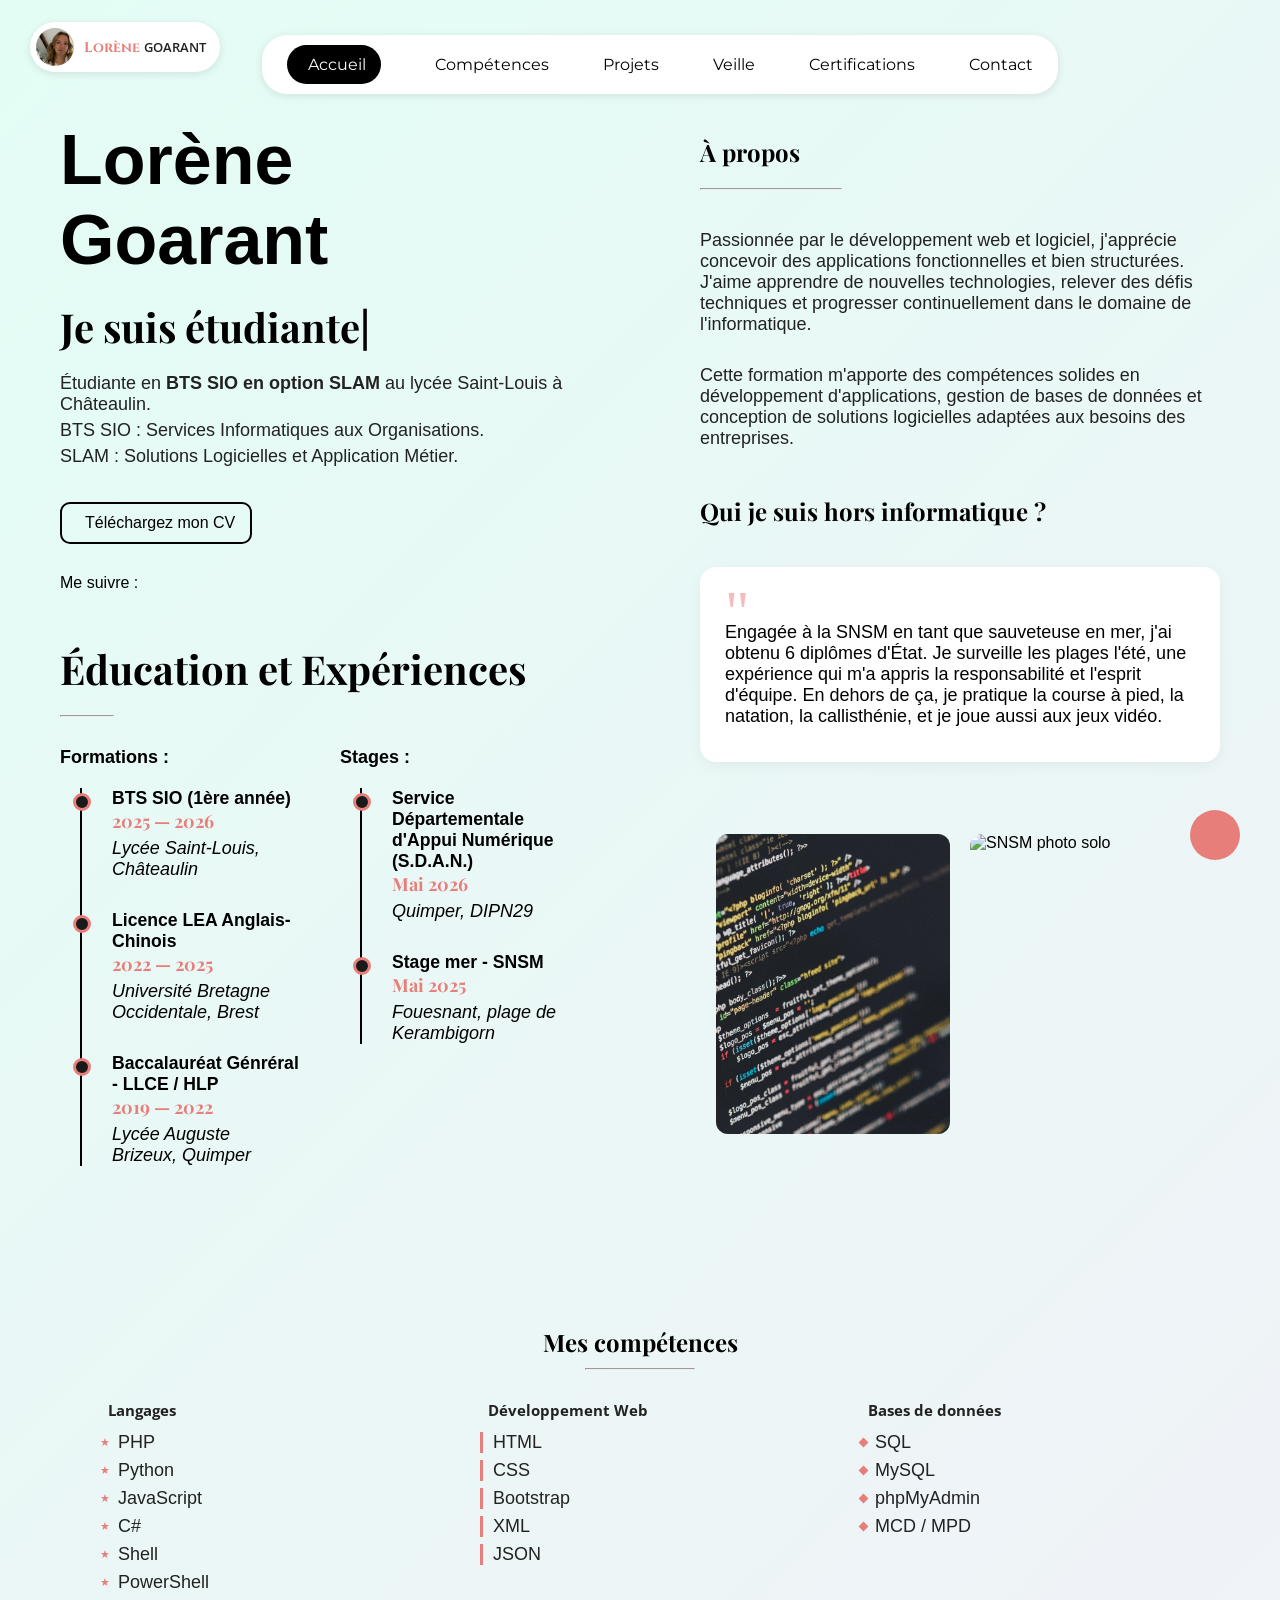
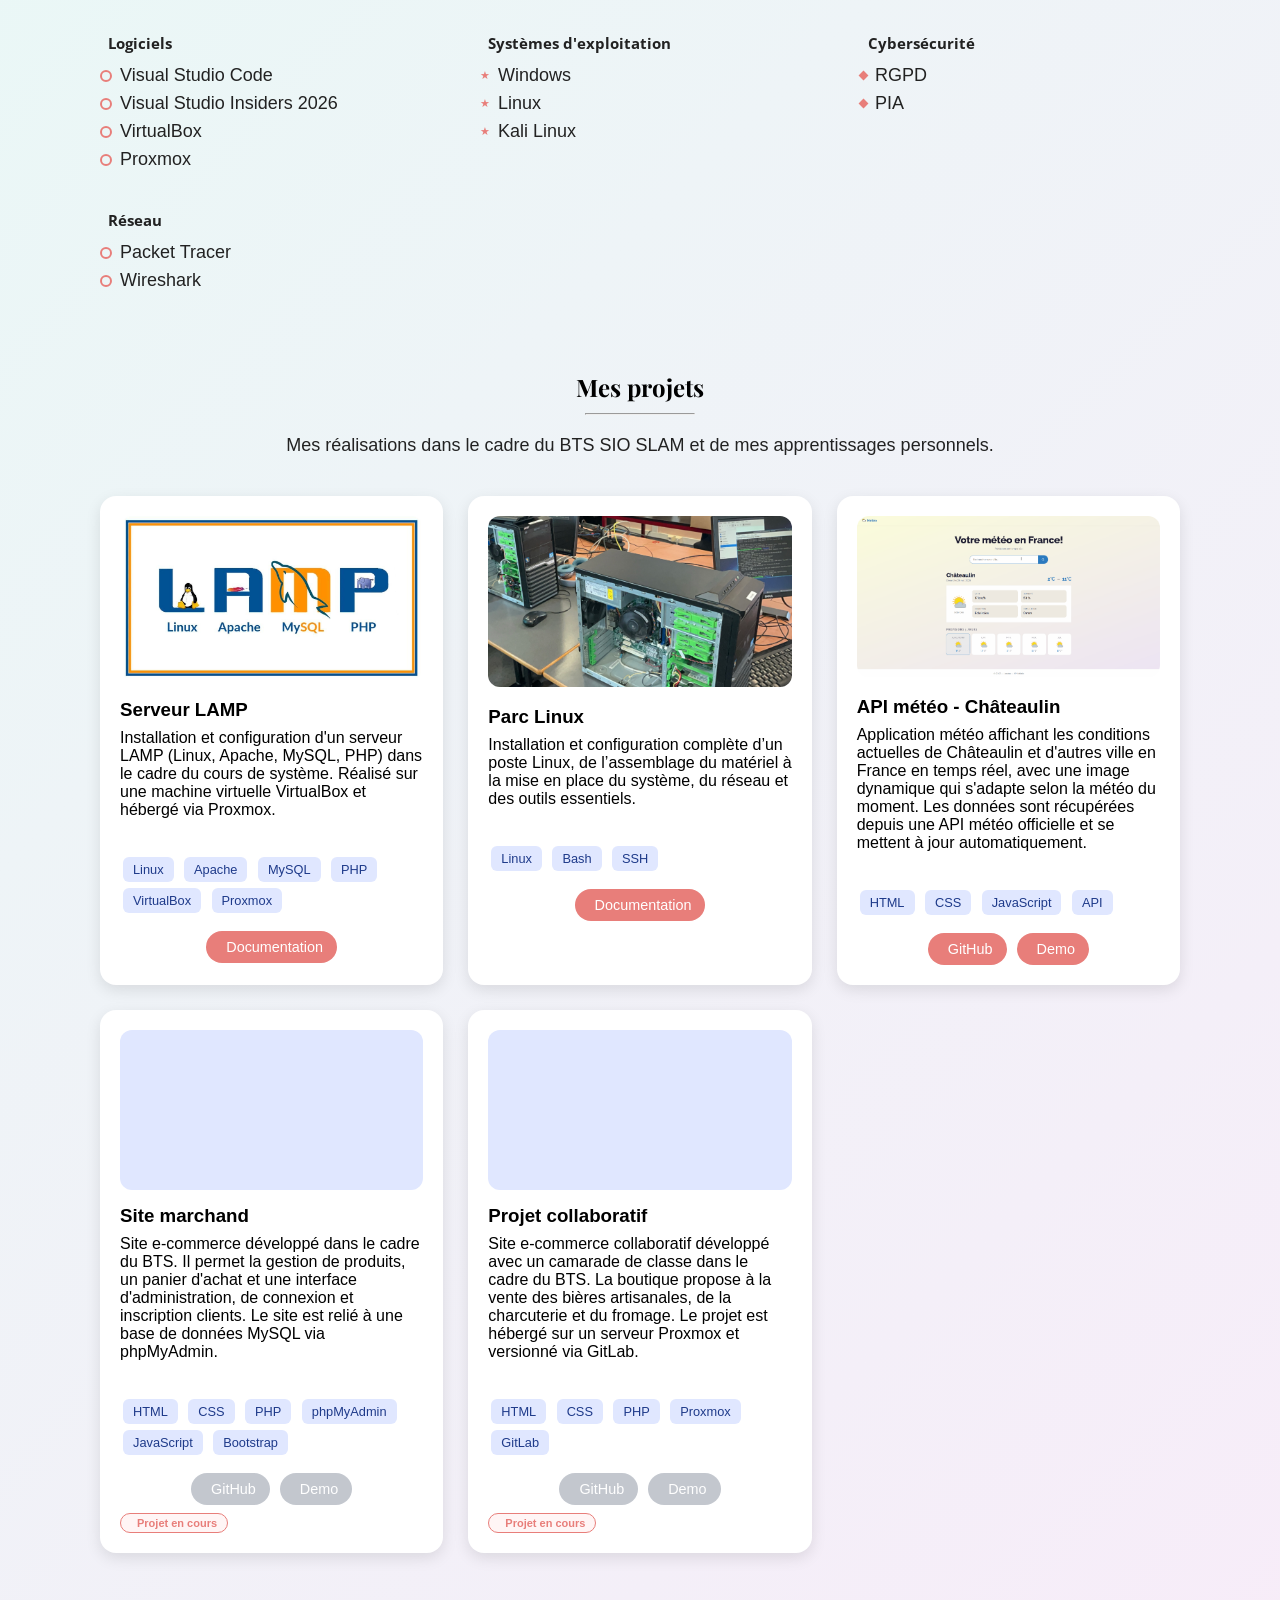
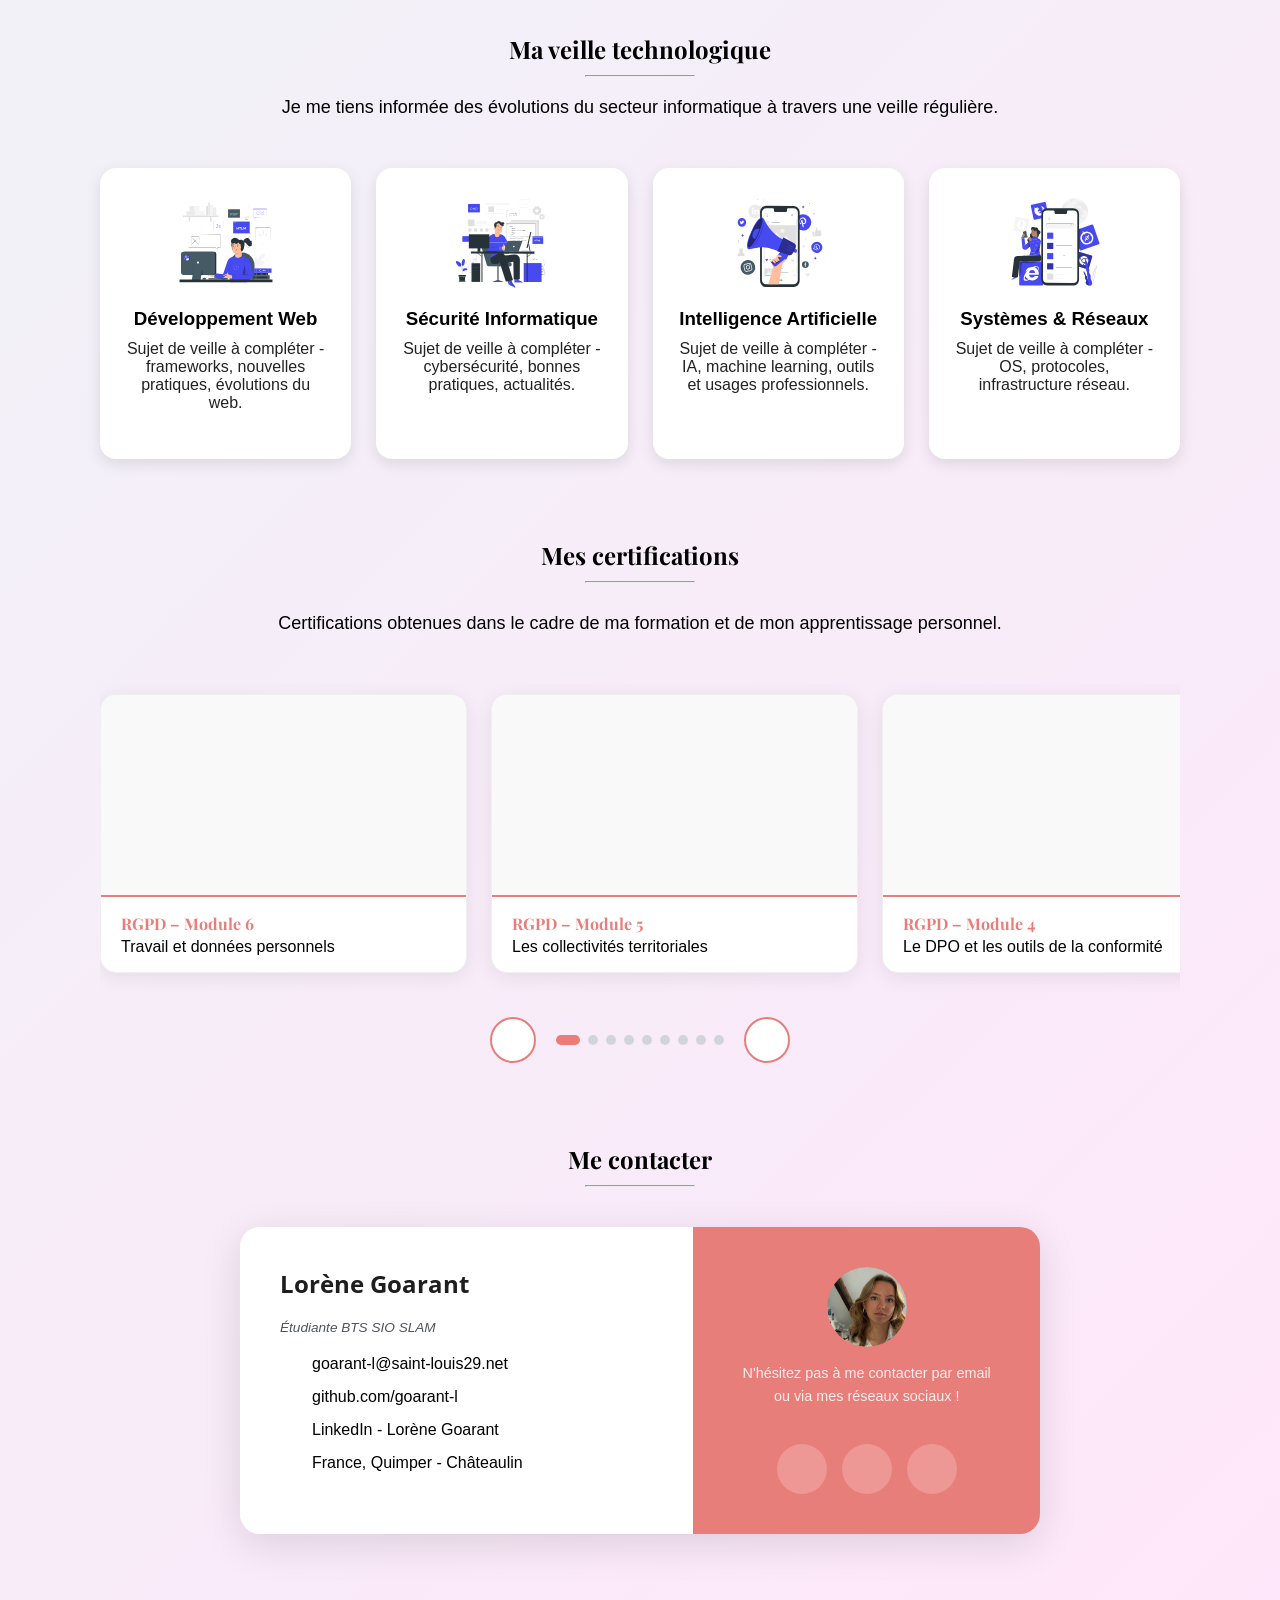
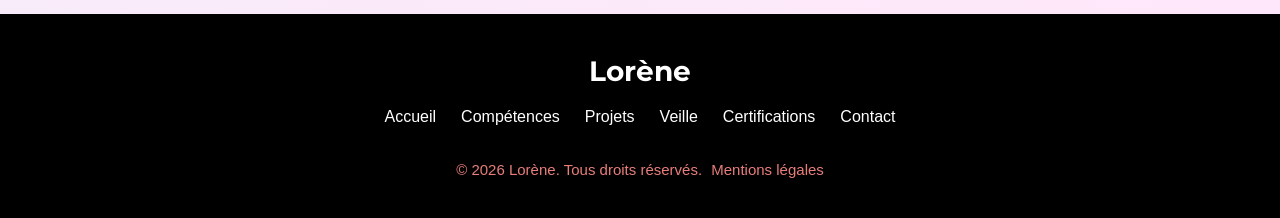
==== commit 475f05bc: "modif nav bar" ====
--- a/index.html
+++ b/index.html
@@ -5,7 +5,7 @@
     <meta charset="UTF-8">
     <meta name="viewport" content="width=device-width, initial-scale=1.0">
     <title>Portfolio - Lorène Goarant</title>
-    <link rel="stylesheet" href="styles.css?v=10">
+    <link rel="stylesheet" href="styles.css?v=11">
     <link rel="preconnect" href="https://fonts.googleapis.com">
     <link rel="preconnect" href="https://fonts.gstatic.com" crossorigin>
     <link
@@ -29,10 +29,6 @@
                 <li class="active">
                     <i class="fa-regular fa-house"></i>
                     <a href="#home">Accueil</a>
-                </li>
-                <li>
-                    <i class="fa-regular fa-address-card"></i>
-                    <a href="#about">A propos</a>
                 </li>
                 <li>
                     <i class="fa-solid fa-laptop-code"></i>
@@ -594,155 +590,6 @@
         </div>
     </section>
 
-
-    <!-- <section class="certifications" id="certifications">
-        <h1>Mes certifications</h1>
-        <hr>
-        <div class="info-pro">
-            <p>Certifications obtenues dans le cadre de ma formation et de mon apprentissage personnel.</p>
-        </div>
-
-        <div class="certif-carousel-wrapper">
-            <button class="certif-arrow certif-arrow-left" onclick="scrollCertif(-1)">
-                <i class="fa-solid fa-chevron-left"></i>
-            </button>
-
-            <div class="certif-carousel" id="certifCarousel">
-
-                <div class="certif-slide" onclick="openCertif('images/cnil_RGPD_certif.pdf')">
-                    <div class="certif-slide-preview">
-                        <iframe src="images/cnil_RGPD_certif.pdf#toolbar=0&navpanes=0&scrollbar=0"
-                            tabindex="-1"></iframe>
-                        <div class="certif-slide-overlay"><i class="fa-solid fa-eye"></i></div>
-                    </div>
-                    <div class="certif-slide-info">
-                        <h3>RGPD – Module 6</h3>
-                        <p>Travail et données personnels</p>
-                        <span class="certif-badge obtained">Obtenue · 29 Avril 2026</span>
-                    </div>
-                </div>
-
-                <div class="certif-slide" onclick="openCertif('images/cnil_RGPD_module5_certif.pdf')">
-                    <div class="certif-slide-preview">
-                        <iframe src="images/cnil_RGPD_module5_certif.pdf#toolbar=0&navpanes=0&scrollbar=0"
-                            tabindex="-1"></iframe>
-                        <div class="certif-slide-overlay"><i class="fa-solid fa-eye"></i></div>
-                    </div>
-                    <div class="certif-slide-info">
-                        <h3>RGPD – Module 5</h3>
-                        <p>Les collectivités territoriales</p>
-                        <span class="certif-badge obtained">Obtenue · 29 Avril 2026</span>
-                    </div>
-                </div>
-
-                <div class="certif-slide" onclick="openCertif('images/cnil_RGPD_module4_certif.pdf')">
-                    <div class="certif-slide-preview">
-                        <iframe src="images/cnil_RGPD_module4_certif.pdf#toolbar=0&navpanes=0&scrollbar=0"
-                            tabindex="-1"></iframe>
-                        <div class="certif-slide-overlay"><i class="fa-solid fa-eye"></i></div>
-                    </div>
-                    <div class="certif-slide-info">
-                        <h3>RGPD – Module 4</h3>
-                        <p>Le DPO et les outils de la conformité</p>
-                        <span class="certif-badge obtained">Obtenue · 29 Avril 2026</span>
-                    </div>
-                </div>
-
-                <div class="certif-slide" onclick="openCertif('images/cnil_RGPD_module3_certif.pdf')">
-                    <div class="certif-slide-preview">
-                        <iframe src="images/cnil_RGPD_module3_certif.pdf#toolbar=0&navpanes=0&scrollbar=0"
-                            tabindex="-1"></iframe>
-                        <div class="certif-slide-overlay"><i class="fa-solid fa-eye"></i></div>
-                    </div>
-                    <div class="certif-slide-info">
-                        <h3>RGPD – Module 3</h3>
-                        <p>Les responsabilités des acteurs</p>
-                        <span class="certif-badge obtained">Obtenue · 29 Avril 2026</span>
-                    </div>
-                </div>
-
-                <div class="certif-slide" onclick="openCertif('images/cnil_RGPD_module2_certif.pdf')">
-                    <div class="certif-slide-preview">
-                        <iframe src="images/cnil_RGPD_module2_certif.pdf#toolbar=0&navpanes=0&scrollbar=0"
-                            tabindex="-1"></iframe>
-                        <div class="certif-slide-overlay"><i class="fa-solid fa-eye"></i></div>
-                    </div>
-                    <div class="certif-slide-info">
-                        <h3>RGPD – Module 2</h3>
-                        <p>Les principes de la protection des données</p>
-                        <span class="certif-badge obtained">Obtenue · 29 Avril 2026</span>
-                    </div>
-                </div>
-
-                <div class="certif-slide" onclick="openCertif('images/cnil_RGPD_module1_certif.pdf')">
-                    <div class="certif-slide-preview">
-                        <iframe src="images/cnil_RGPD_module1_certif.pdf#toolbar=0&navpanes=0&scrollbar=0"
-                            tabindex="-1"></iframe>
-                        <div class="certif-slide-overlay"><i class="fa-solid fa-eye"></i></div>
-                    </div>
-                    <div class="certif-slide-info">
-                        <h3>RGPD – Module 1</h3>
-                        <p>Le RGPD et ses notions clés</p>
-                        <span class="certif-badge obtained">Obtenue · 29 Avril 2026</span>
-                    </div>
-                </div>
-
-                <div class="certif-slide" onclick="openCertif('images/attestation_mooc_lorene_goarant.pdf')">
-                    <div class="certif-slide-preview">
-                        <iframe src="images/attestation_mooc_lorene_goarant.pdf#toolbar=0&navpanes=0&scrollbar=0"
-                            tabindex="-1"></iframe>
-                        <div class="certif-slide-overlay"><i class="fa-solid fa-eye"></i></div>
-                    </div>
-                    <div class="certif-slide-info">
-                        <h3>SecNumacadémie</h3>
-                        <p>MOOC ANSSI – Cybersécurité</p>
-                        <span class="certif-badge obtained">Obtenue · 27 Fév. 2026</span>
-                    </div>
-                </div>
-
-                <div class="certif-slide" onclick="openCertif('images/certif_cisco_packet_tracer_LG.pdf')">
-                    <div class="certif-slide-preview">
-                        <iframe src="images/certif_cisco_packet_tracer_LG.pdf#toolbar=0&navpanes=0&scrollbar=0"
-                            tabindex="-1"></iframe>
-                        <div class="certif-slide-overlay"><i class="fa-solid fa-eye"></i></div>
-                    </div>
-                    <div class="certif-slide-info">
-                        <h3>Cisco Packet Tracer</h3>
-                        <p>Cisco Networking Academy</p>
-                        <span class="certif-badge obtained">Obtenue · 31 Oct. 2025</span>
-                    </div>
-                </div>
-
-                <div class="certif-slide" onclick="openCertif('images/certif_linux_lorene_goarant.pdf')">
-                    <div class="certif-slide-preview">
-                        <iframe src="images/certif_linux_lorene_goarant.pdf#toolbar=0&navpanes=0&scrollbar=0"
-                            tabindex="-1"></iframe>
-                        <div class="certif-slide-overlay"><i class="fa-solid fa-eye"></i></div>
-                    </div>
-                    <div class="certif-slide-info">
-                        <h3>Linux Unhatched</h3>
-                        <p>Cisco Networking Academy</p>
-                        <span class="certif-badge obtained">Obtenue · 14 Oct. 2025</span>
-                    </div>
-                </div>
-
-            </div>
-
-            <button class="certif-arrow certif-arrow-right" onclick="scrollCertif(1)">
-                <i class="fa-solid fa-chevron-right"></i>
-            </button>
-        </div>
-
-        <div class="certif-dots" id="certifDots">
-            <button class="certif-arrow" onclick="scrollCertif(-1)">
-                <i class="fa-solid fa-chevron-left"></i>
-            </button>
-            <button class="certif-arrow" onclick="scrollCertif(1)">
-                <i class="fa-solid fa-chevron-right"></i>
-            </button>
-        </div>
-    </section> -->
-
     </section>
     <!-- Contact -->
     <section class="contact" id="contact">
@@ -803,7 +650,6 @@
             <h2 class="footer-logo">Lorène</h2>
             <ul class="footer-links">
                 <li><a href="#home">Accueil</a></li>
-                <li><a href="#about">A propos</a></li>
                 <li><a href="#competences">Compétences</a></li>
                 <li><a href="#project">Projets</a></li>
                 <li><a href="#services">Veille</a></li>
